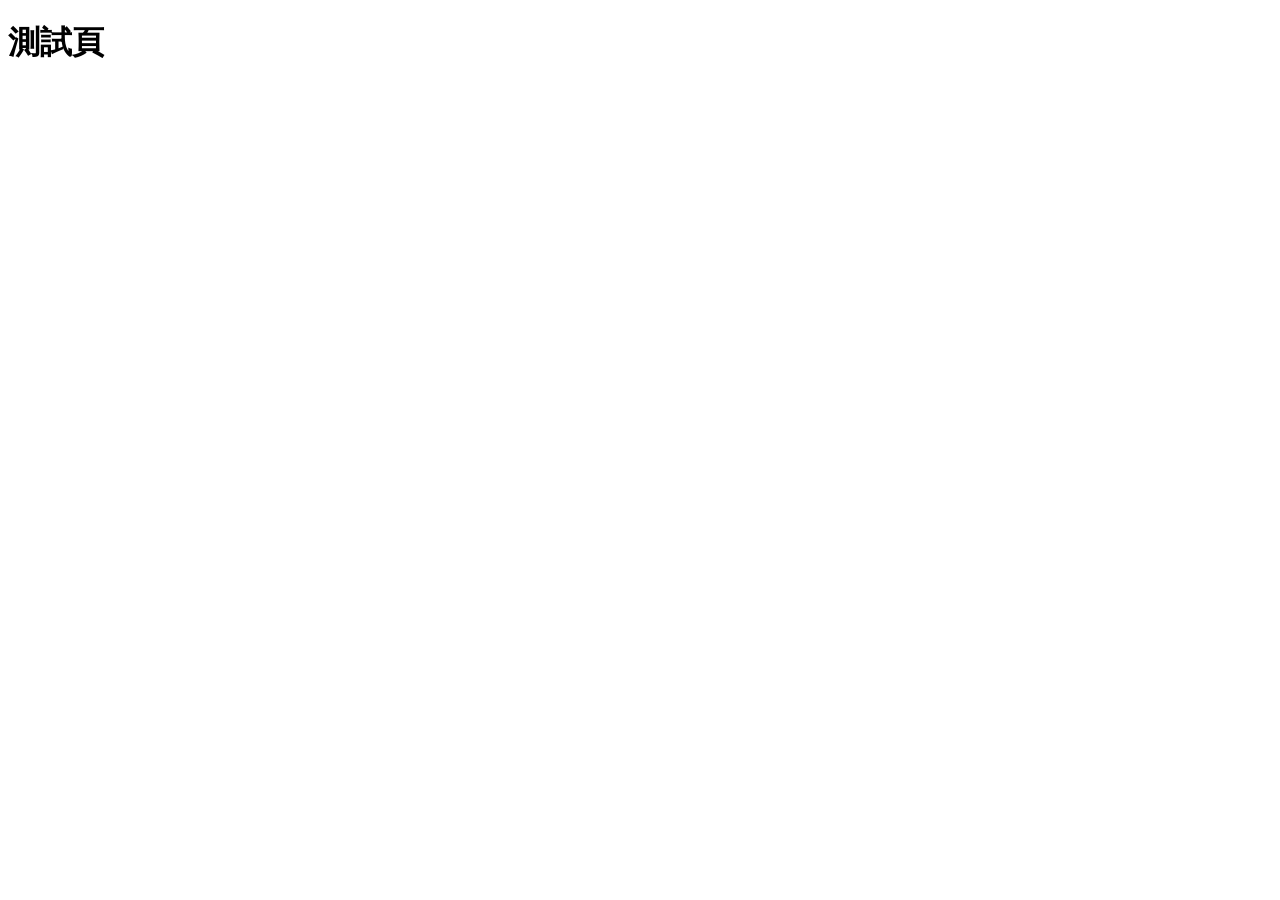
==== index.html @ ec28ae7c "feat: 新增測試頁 index.html" ====
<!DOCTYPE html>
<html lang="zh-TW">
<head>
  <meta charset="UTF-8">
  <meta name="viewport" content="width=device-width, initial-scale=1.0">
  <title>測試頁</title>
</head>
<body>
  <h1>測試頁</h1>
</body>
</html>
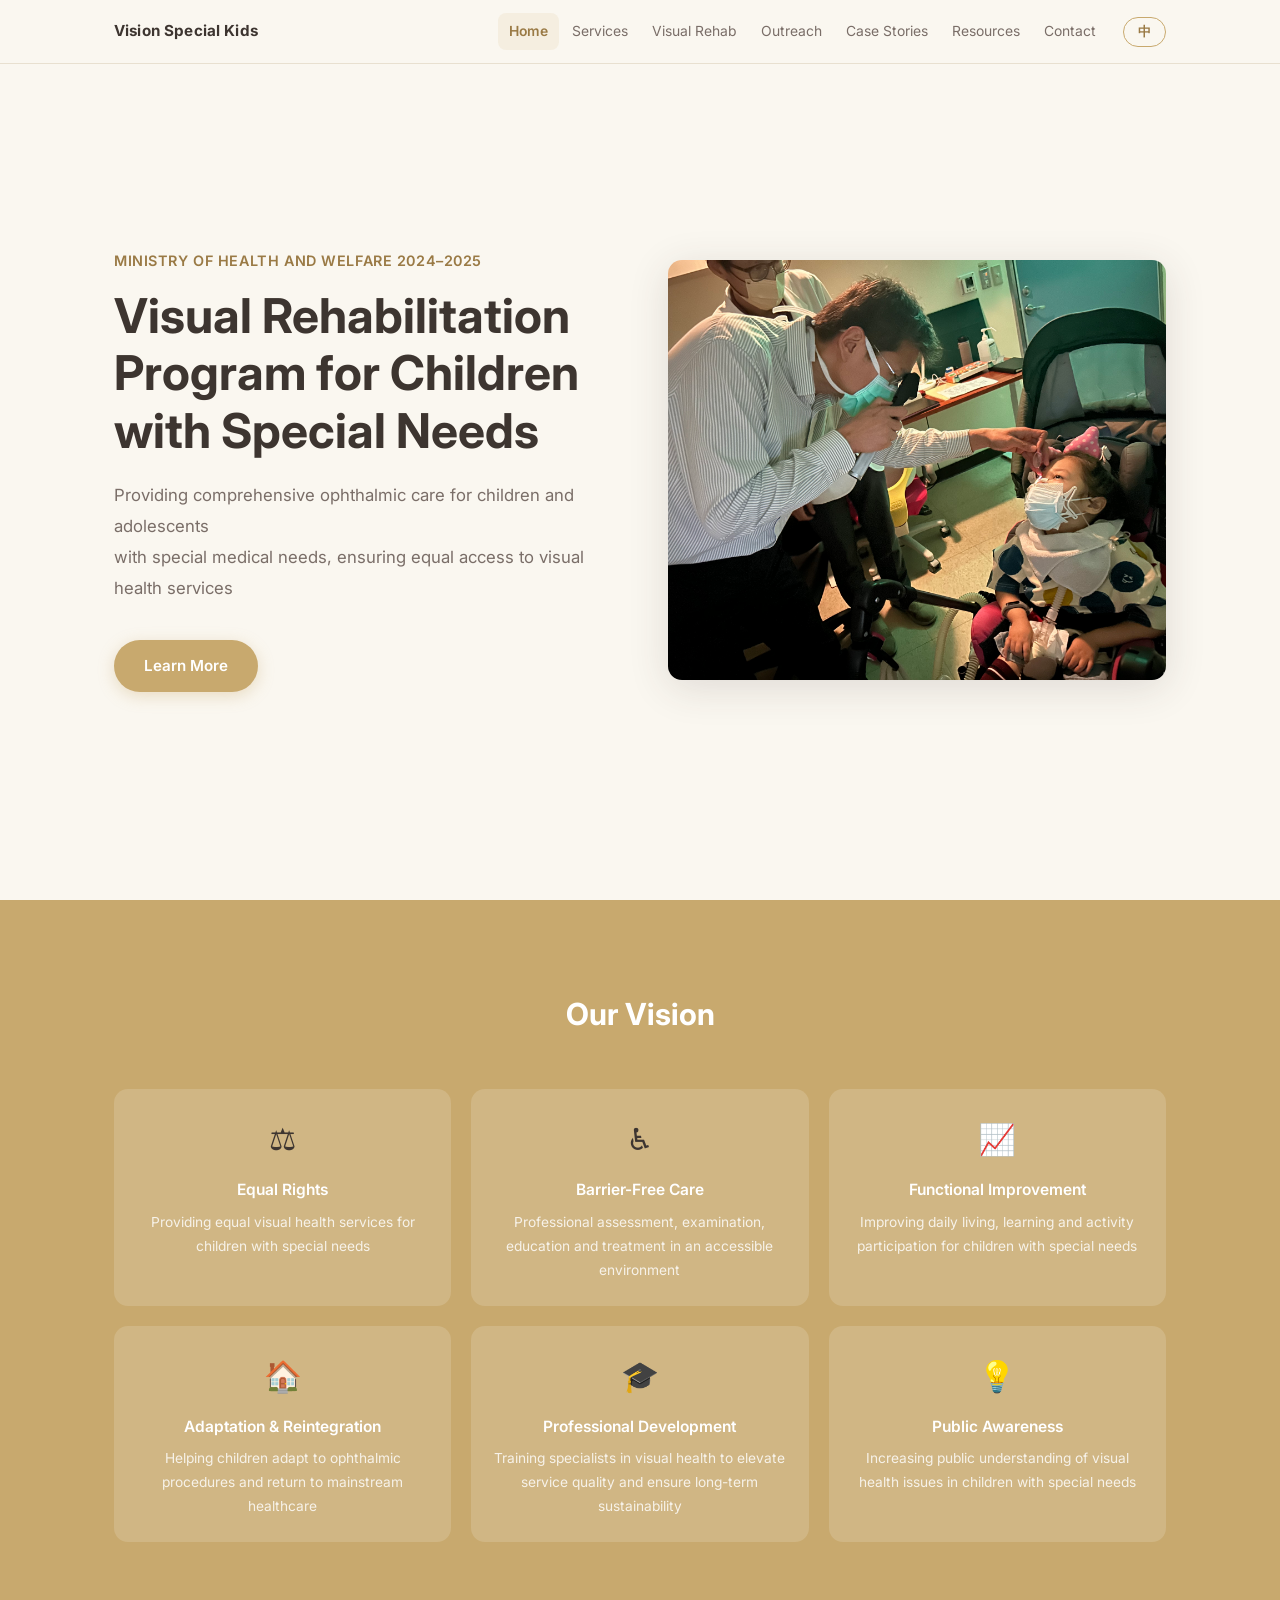
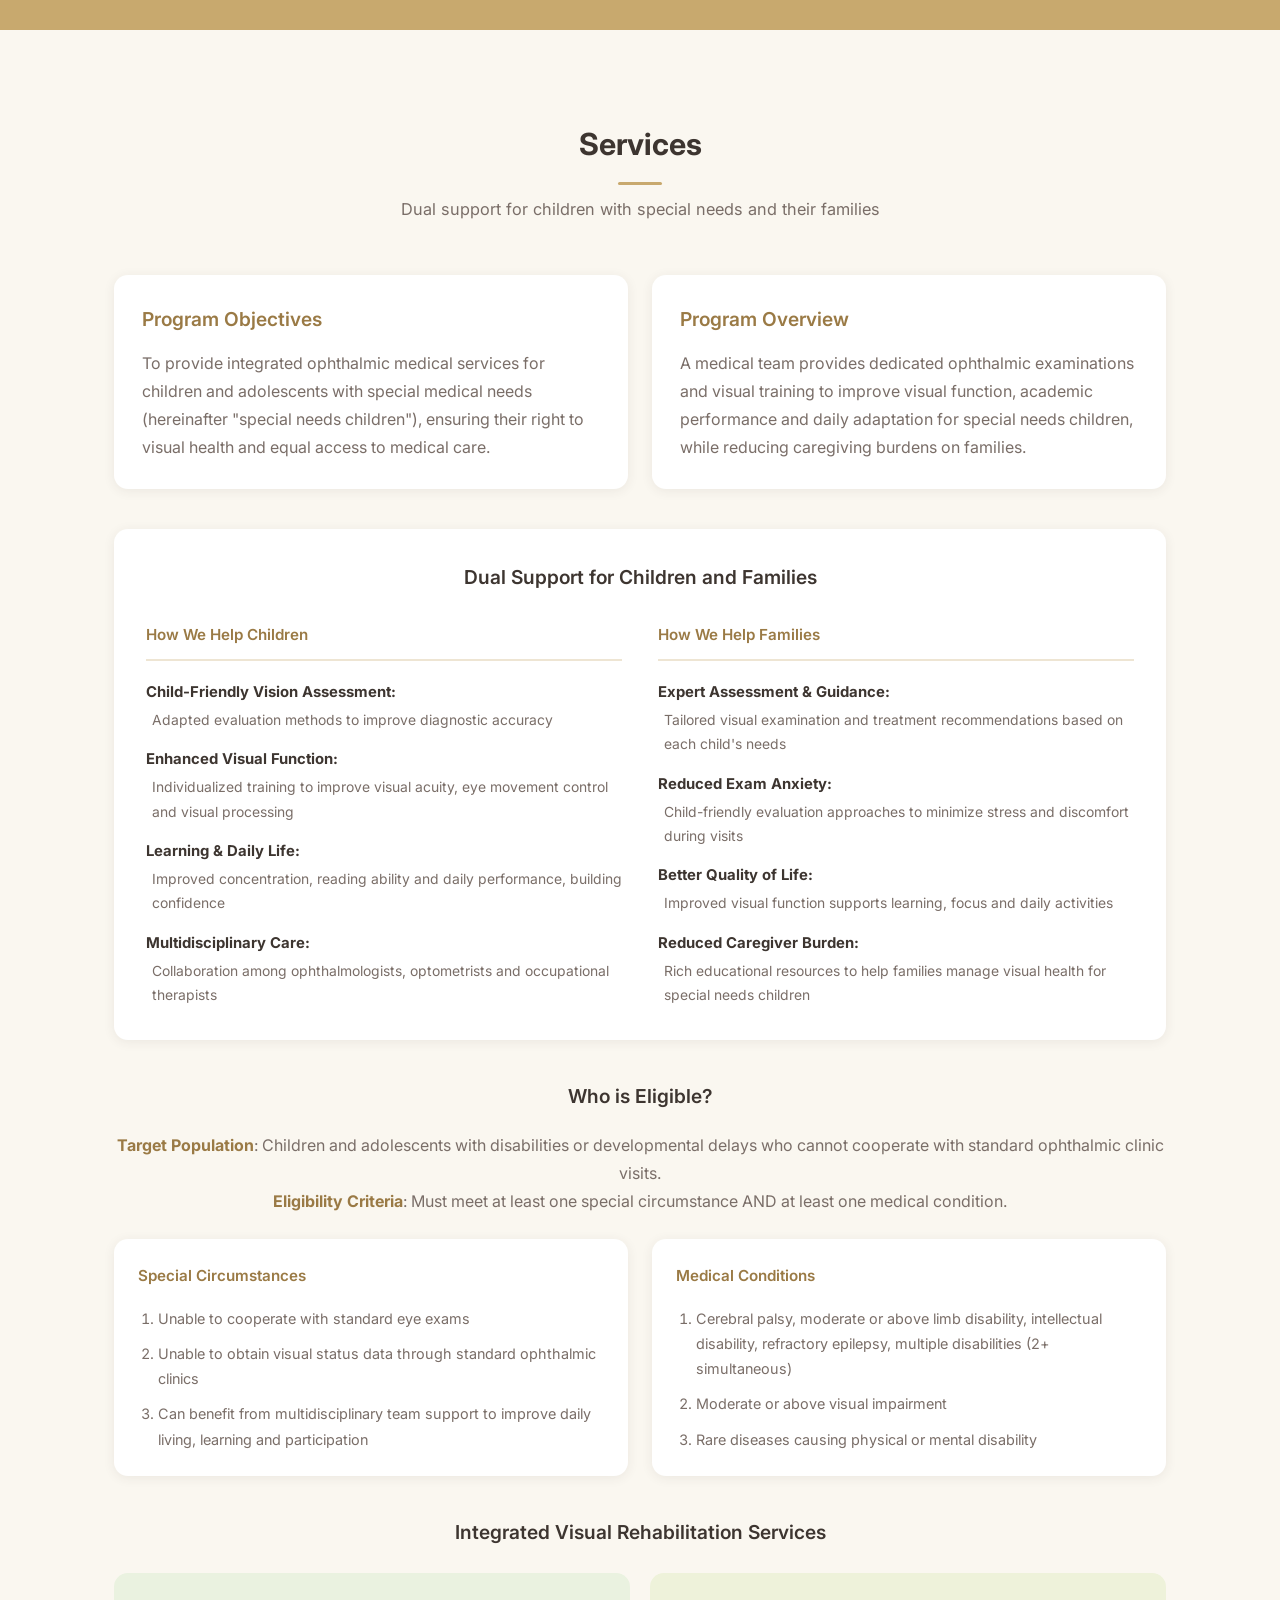
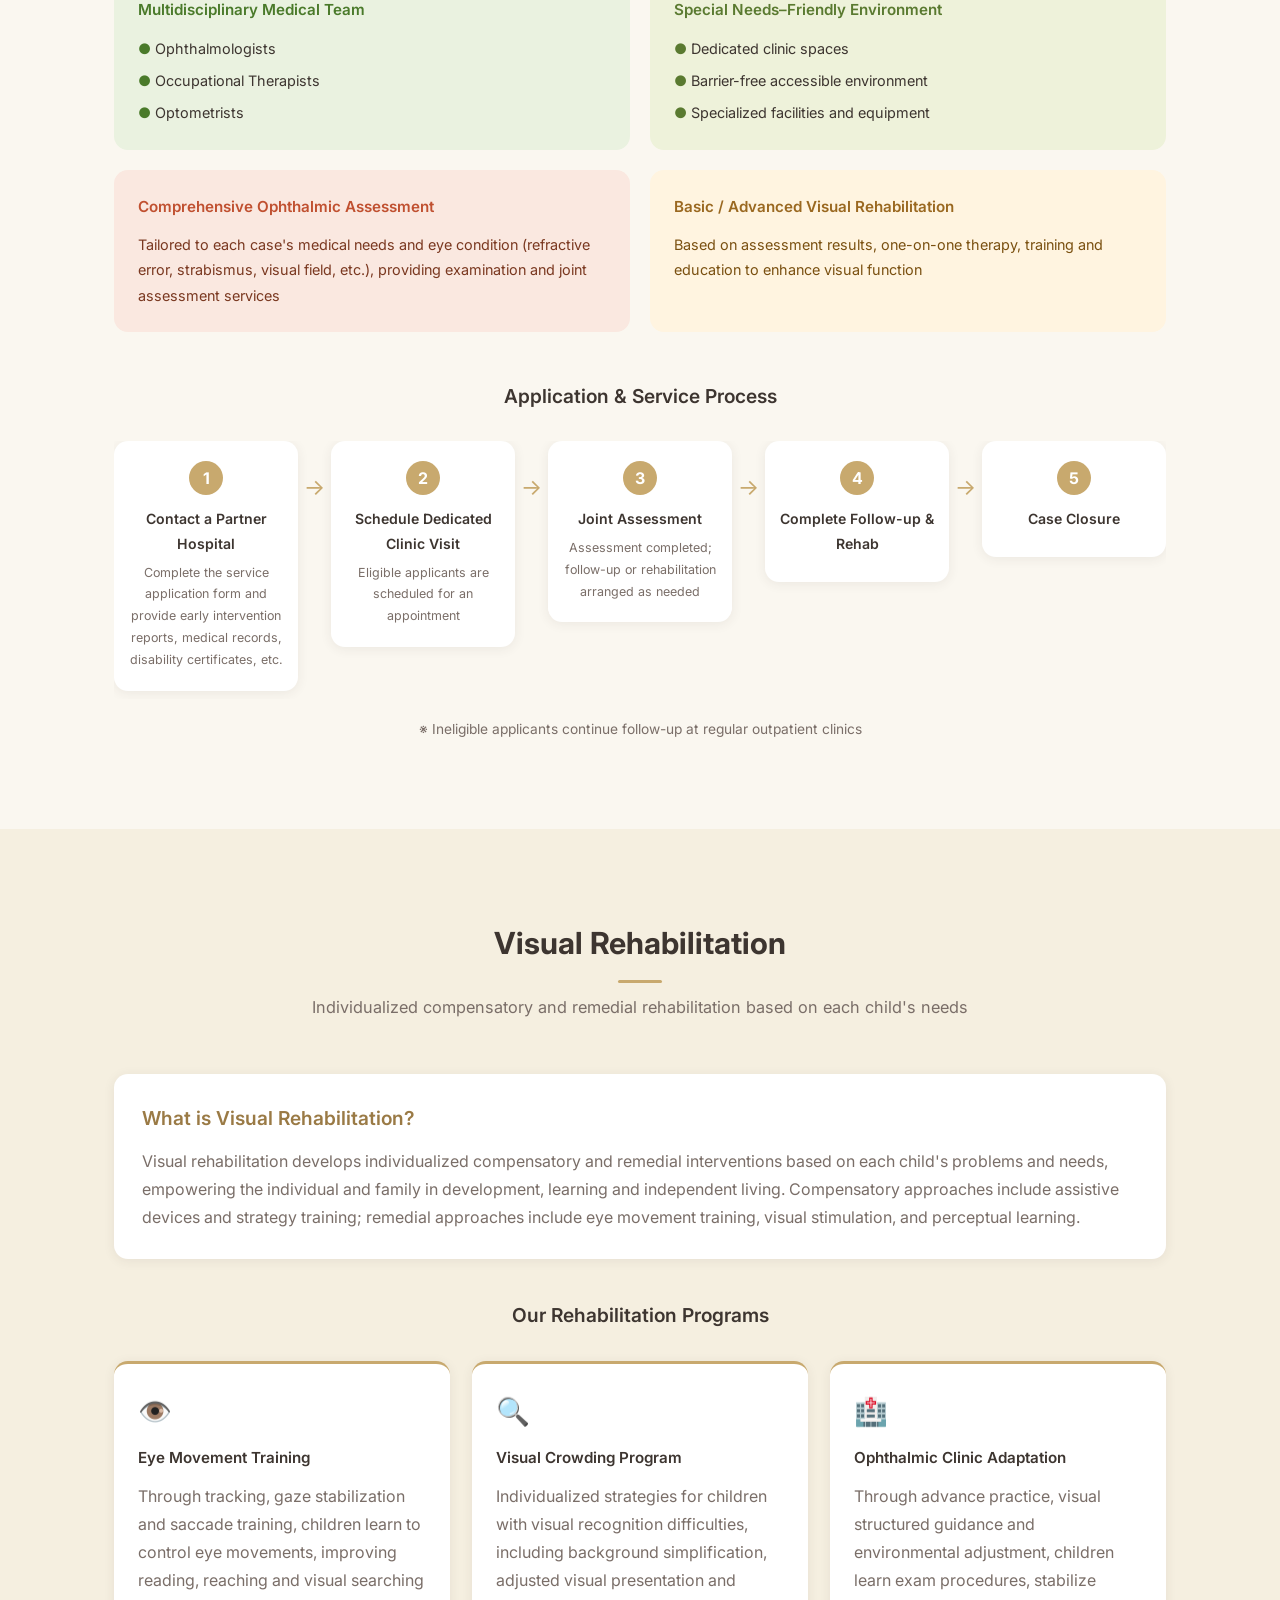
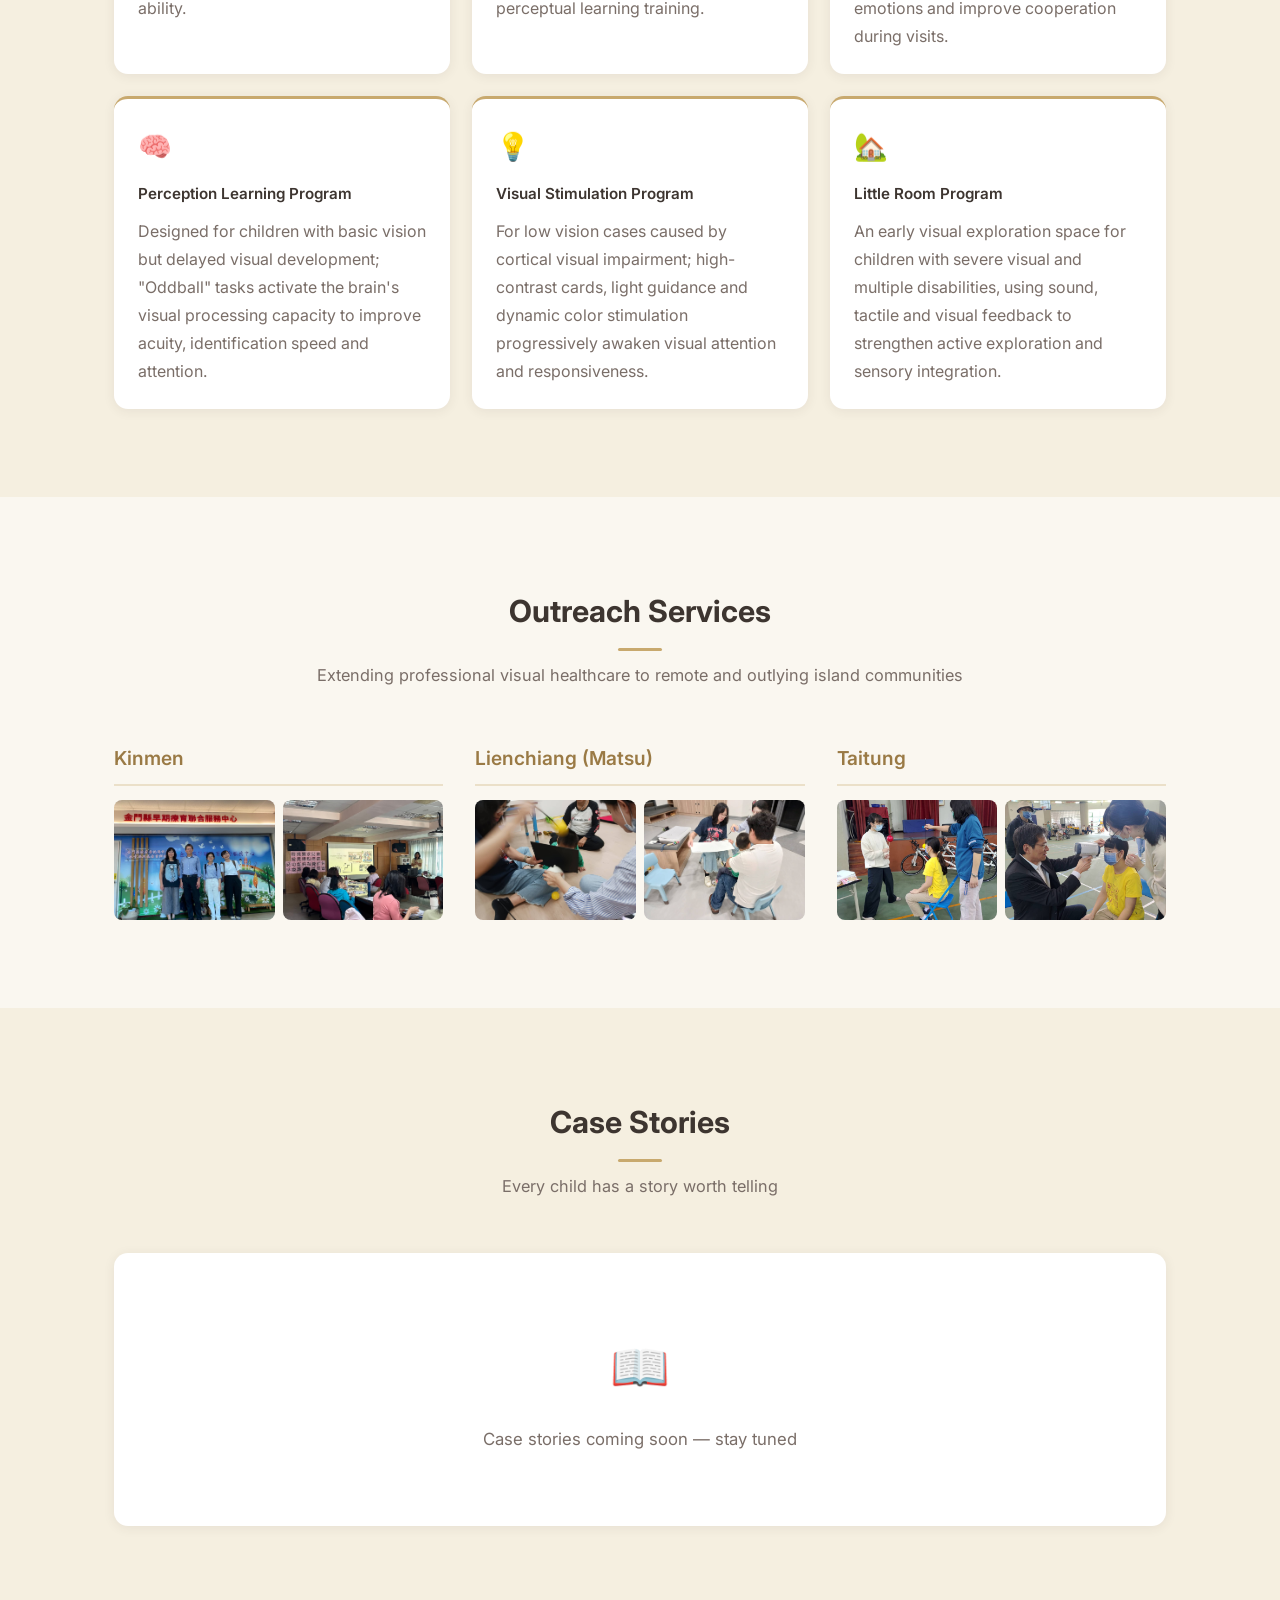
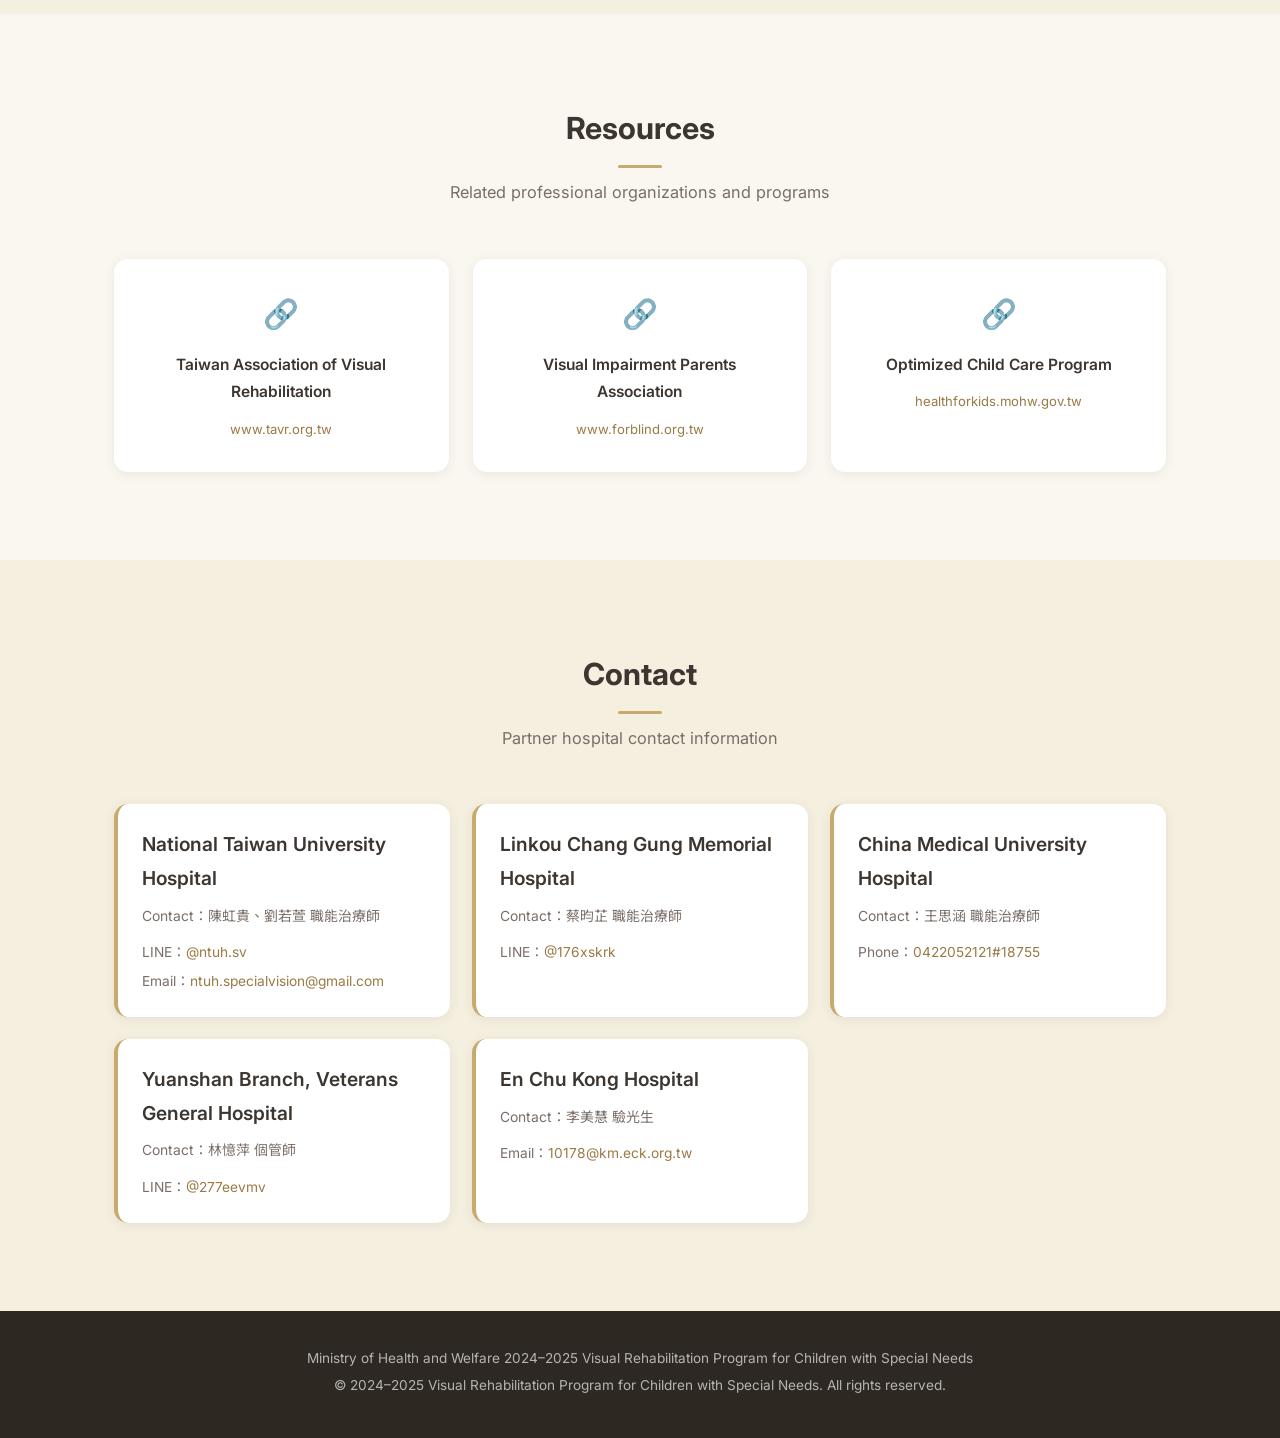
==== commit b3ae318a: "feat: 建立特需兒少視覺復能計畫網站 - 單頁響應式網站，含首頁/服務介紹/視覺復能/偏鄉離島/個案故事/資源連結/聯絡方式 - 繁體中文與英文雙語，依瀏覽器語系自動切換 - 簡約專業設計，米白金" ====
--- a/index.html
+++ b/index.html
@@ -3,9 +3,418 @@
 <head>
   <meta charset="UTF-8">
   <meta name="viewport" content="width=device-width, initial-scale=1.0">
-  <title>測試頁</title>
+  <title data-i18n="site.title">特需兒少視覺復能計畫</title>
+  <meta name="description" content="衛生福利部特需兒少視覺復能計畫，為具特殊醫療需求的兒童及青少年提供整合性眼科醫療服務">
+  <link rel="preconnect" href="https://fonts.googleapis.com">
+  <link rel="preconnect" href="https://fonts.gstatic.com" crossorigin>
+  <link href="https://fonts.googleapis.com/css2?family=Noto+Sans+TC:wght@300;400;500;600;700&family=Inter:wght@300;400;500;600;700&display=swap" rel="stylesheet">
+  <link rel="stylesheet" href="css/style.css">
 </head>
 <body>
-  <h1>測試頁</h1>
+
+  <!-- ── Navbar ──────────────────────────────────────── -->
+  <nav class="navbar" id="navbar">
+    <div class="nav-container">
+      <a href="#home" class="nav-logo" data-i18n="site.shortTitle">視覺復能計畫</a>
+      <ul class="nav-menu" id="navMenu">
+        <li><a href="#home"        data-i18n="nav.home">首頁</a></li>
+        <li><a href="#services"    data-i18n="nav.services">服務介紹</a></li>
+        <li><a href="#vision-rehab" data-i18n="nav.visionRehab">視覺復能</a></li>
+        <li><a href="#remote"      data-i18n="nav.remote">偏鄉離島</a></li>
+        <li><a href="#stories"     data-i18n="nav.stories">個案故事</a></li>
+        <li><a href="#resources"   data-i18n="nav.resources">資源連結</a></li>
+        <li><a href="#contact"     data-i18n="nav.contact">聯絡方式</a></li>
+      </ul>
+      <div class="nav-actions">
+        <button class="lang-btn" id="langToggle" aria-label="Switch language">
+          <span id="langLabel">EN</span>
+        </button>
+        <button class="hamburger" id="hamburger" aria-label="Menu" aria-expanded="false">
+          <span></span><span></span><span></span>
+        </button>
+      </div>
+    </div>
+  </nav>
+
+  <!-- ── Hero ───────────────────────────────────────── -->
+  <section id="home">
+    <div class="hero">
+      <div class="hero-content">
+        <p class="hero-subtitle" data-i18n="hero.gov">衛生福利部 113–114 年度</p>
+        <h1 data-i18n="hero.title">特需兒少視覺復能計畫</h1>
+        <p class="hero-desc" data-i18n="hero.desc">提供具特殊醫療需求的兒童及青少年<br>整合性的眼科醫療服務，保障其視覺健康權及平等就醫權</p>
+        <a href="#services" class="btn-primary" data-i18n="hero.cta">了解服務內容</a>
+      </div>
+      <div class="hero-image">
+        <img src="images/clinic-exam.jpg" alt="特需兒少視覺檢查" loading="eager">
+      </div>
+    </div>
+  </section>
+
+  <!-- ── Vision ─────────────────────────────────────── -->
+  <div class="vision-banner">
+    <div class="container">
+      <h2 data-i18n="vision.title">我們的願景</h2>
+      <div class="vision-grid">
+        <div class="vision-item">
+          <div class="vision-icon">⚖️</div>
+          <h3 data-i18n="vision.equity">保障平等權利</h3>
+          <p data-i18n="vision.equity.desc">提供特需兒少平等的視覺健康服務</p>
+        </div>
+        <div class="vision-item">
+          <div class="vision-icon">♿</div>
+          <h3 data-i18n="vision.accessible">無障礙醫療服務</h3>
+          <p data-i18n="vision.accessible.desc">在無障礙環境中提供專業評估、檢查、衛教及治療</p>
+        </div>
+        <div class="vision-item">
+          <div class="vision-icon">📈</div>
+          <h3 data-i18n="vision.improve">提升功能性表現</h3>
+          <p data-i18n="vision.improve.desc">改善特需兒少的生活、學習與活動參與等功能性表現</p>
+        </div>
+        <div class="vision-item">
+          <div class="vision-icon">🏠</div>
+          <h3 data-i18n="vision.return">適應與賦歸</h3>
+          <p data-i18n="vision.return.desc">協助特需兒少適應眼科檢查流程，最終回歸一般醫療體系</p>
+        </div>
+        <div class="vision-item">
+          <div class="vision-icon">🎓</div>
+          <h3 data-i18n="vision.talent">專業人才培育</h3>
+          <p data-i18n="vision.talent.desc">培訓視覺健康領域人才，提升服務品質並保障長期發展</p>
+        </div>
+        <div class="vision-item">
+          <div class="vision-icon">💡</div>
+          <h3 data-i18n="vision.awareness">提升社會認識</h3>
+          <p data-i18n="vision.awareness.desc">增進社會大眾對特需兒少視覺健康問題的認識與關注</p>
+        </div>
+      </div>
+    </div>
+  </div>
+
+  <!-- ── Services ───────────────────────────────────── -->
+  <section id="services" class="section">
+    <div class="container">
+      <div class="section-header">
+        <h2 data-i18n="services.title">服務介紹</h2>
+        <p data-i18n="services.subtitle">為特需兒少與家長提供雙重支持</p>
+      </div>
+
+      <div class="two-col">
+        <div class="card">
+          <h3 data-i18n="services.purpose.title">計畫目的</h3>
+          <p data-i18n="services.purpose.desc">提供具特殊醫療需求的兒童及青少年（以下簡稱特需兒少）整合性的眼科醫療服務，保障其視覺健康權及平等就醫權。</p>
+        </div>
+        <div class="card">
+          <h3 data-i18n="services.overview.title">計畫簡介</h3>
+          <p data-i18n="services.overview.desc">藉由醫療團隊提供專屬眼科檢查及視覺訓練，提升特需兒少視覺功能、學習表現與生活適應，同時減輕家長照護負擔。</p>
+        </div>
+      </div>
+
+      <div class="dual-support">
+        <h3 data-i18n="services.dual.title">本計畫提供特需兒少與家長雙重支持</h3>
+        <div class="dual-grid">
+          <div class="dual-col">
+            <h4 data-i18n="services.dual.kids">特需兒少可獲得的幫助</h4>
+            <ul>
+              <li><strong data-i18n="services.dual.kids.1.title">友善的視覺檢查：</strong><span data-i18n="services.dual.kids.1.desc">使用適合的評估方式，提升診斷準確度</span></li>
+              <li><strong data-i18n="services.dual.kids.2.title">提升視覺功能：</strong><span data-i18n="services.dual.kids.2.desc">個別化訓練與治療，改善視力、眼球控制與視覺處理能力</span></li>
+              <li><strong data-i18n="services.dual.kids.3.title">促進學習與生活適應：</strong><span data-i18n="services.dual.kids.3.desc">提升專注力、閱讀能力及日常活動表現，增強自信心</span></li>
+              <li><strong data-i18n="services.dual.kids.4.title">跨專業照護：</strong><span data-i18n="services.dual.kids.4.desc">結合眼科醫師、視光師、職能治療師等專業團隊</span></li>
+            </ul>
+          </div>
+          <div class="dual-col">
+            <h4 data-i18n="services.dual.parents">家長可獲得的幫助</h4>
+            <ul>
+              <li><strong data-i18n="services.dual.parents.1.title">專業評估與個別化建議：</strong><span data-i18n="services.dual.parents.1.desc">依特需兒少需求提供專屬視覺檢查與治療建議</span></li>
+              <li><strong data-i18n="services.dual.parents.2.title">降低兒少就醫抗拒：</strong><span data-i18n="services.dual.parents.2.desc">採用友善評估方式，減少檢查時的壓力與不適感</span></li>
+              <li><strong data-i18n="services.dual.parents.3.title">提升孩子生活品質：</strong><span data-i18n="services.dual.parents.3.desc">改善視覺功能，有助學習、專注力與日常活動</span></li>
+              <li><strong data-i18n="services.dual.parents.4.title">減輕家長負擔：</strong><span data-i18n="services.dual.parents.4.desc">提供豐富的衛教與資源，協助家長照護特需兒少的視覺健康</span></li>
+            </ul>
+          </div>
+        </div>
+      </div>
+
+      <div class="criteria-section">
+        <h3 data-i18n="services.criteria.title">哪些特需兒少適用本計畫？</h3>
+        <div class="criteria-intro">
+          <p><strong data-i18n="services.criteria.target">收案對象</strong><span data-i18n="services.criteria.target.desc">：身心障礙或發展遲緩的兒童及青少年，且無法配合一般眼科門診診療者。</span></p>
+          <p><strong data-i18n="services.criteria.rule">收案條件</strong><span data-i18n="services.criteria.rule.desc">：符合任一特殊情形及任一特定生理條件者。</span></p>
+        </div>
+        <div class="criteria-grid">
+          <div class="criteria-box">
+            <h4 data-i18n="services.criteria.special">特殊情形</h4>
+            <ol>
+              <li data-i18n="services.criteria.special.1">難以配合一般眼科檢查</li>
+              <li data-i18n="services.criteria.special.2">無法於一般眼科門診測得視覺狀況</li>
+              <li data-i18n="services.criteria.special.3">可透過跨專業團隊協助改善生活、學習及活動參與等功能性表現</li>
+            </ol>
+          </div>
+          <div class="criteria-box">
+            <h4 data-i18n="services.criteria.medical">特定生理條件</h4>
+            <ol>
+              <li data-i18n="services.criteria.medical.1">腦性麻痺、中度以上肢體障礙、心智障礙、頑固性癲癇、多重障礙（同時具有2種以上障礙）</li>
+              <li data-i18n="services.criteria.medical.2">中度以上視覺障礙</li>
+              <li data-i18n="services.criteria.medical.3">因罕見疾病而導致身心功能障礙</li>
+            </ol>
+          </div>
+        </div>
+      </div>
+
+      <div class="service-content">
+        <h3 data-i18n="services.content.title">整合性視覺復能 服務內容</h3>
+        <div class="service-quad">
+          <div class="quad-item quad-green">
+            <h4 data-i18n="services.content.team">跨專業、整合性醫療團隊</h4>
+            <ul>
+              <li data-i18n="services.content.team.1">眼科專科醫師</li>
+              <li data-i18n="services.content.team.2">職能治療師</li>
+              <li data-i18n="services.content.team.3">驗光師</li>
+            </ul>
+          </div>
+          <div class="quad-item quad-olive">
+            <h4 data-i18n="services.content.env">符合特需兒少的環境設備</h4>
+            <ul>
+              <li data-i18n="services.content.env.1">專屬門診與空間</li>
+              <li data-i18n="services.content.env.2">友善無障礙環境</li>
+              <li data-i18n="services.content.env.3">特殊設施、設備</li>
+            </ul>
+          </div>
+          <div class="quad-item quad-coral">
+            <h4 data-i18n="services.content.eval">整合性眼科評估檢查服務</h4>
+            <p data-i18n="services.content.eval.desc">因應個案特殊醫療需求及眼睛狀況（包含度數、斜視、視野等），提供檢查、聯合評估等服務</p>
+          </div>
+          <div class="quad-item quad-sand">
+            <h4 data-i18n="services.content.rehab">基礎/進階視覺復能服務</h4>
+            <p data-i18n="services.content.rehab.desc">根據評估檢查結果，提供個案增進視覺功能的治療、訓練、衛教等一對一醫療服務</p>
+          </div>
+        </div>
+      </div>
+
+      <div class="flow-section">
+        <h3 data-i18n="services.flow.title">計畫申請與服務流程</h3>
+        <div class="flow-steps">
+          <div class="flow-step">
+            <div class="step-num">1</div>
+            <div class="step-content">
+              <h4 data-i18n="services.flow.1.title">聯絡合作醫院</h4>
+              <p data-i18n="services.flow.1.desc">填寫服務申請單，提供早療聯合評估報告、相關醫療檢查報告、身心障礙手冊等</p>
+            </div>
+          </div>
+          <div class="flow-arrow">→</div>
+          <div class="flow-step">
+            <div class="step-num">2</div>
+            <div class="step-content">
+              <h4 data-i18n="services.flow.2.title">安排專屬門診及聯合評估</h4>
+              <p data-i18n="services.flow.2.desc">符合收案條件者安排就診</p>
+            </div>
+          </div>
+          <div class="flow-arrow">→</div>
+          <div class="flow-step">
+            <div class="step-num">3</div>
+            <div class="step-content">
+              <h4 data-i18n="services.flow.3.title">執行聯合評估</h4>
+              <p data-i18n="services.flow.3.desc">並視需求安排追蹤或復能</p>
+            </div>
+          </div>
+          <div class="flow-arrow">→</div>
+          <div class="flow-step">
+            <div class="step-num">4</div>
+            <div class="step-content">
+              <h4 data-i18n="services.flow.4.title">完成追蹤、復能</h4>
+            </div>
+          </div>
+          <div class="flow-arrow">→</div>
+          <div class="flow-step">
+            <div class="step-num">5</div>
+            <div class="step-content">
+              <h4 data-i18n="services.flow.5.title">結案</h4>
+            </div>
+          </div>
+        </div>
+        <p class="flow-note" data-i18n="services.flow.note">※ 不符合收案條件者，持續在一般門診追蹤</p>
+      </div>
+    </div>
+  </section>
+
+  <!-- ── Visual Rehabilitation ──────────────────────── -->
+  <section id="vision-rehab" class="section section-alt">
+    <div class="container">
+      <div class="section-header">
+        <h2 data-i18n="rehab.title">視覺復能</h2>
+        <p data-i18n="rehab.subtitle">依個案的問題與需求，發展個別化代償性和矯治性復能</p>
+      </div>
+
+      <div class="card rehab-intro">
+        <h3 data-i18n="rehab.what">視覺復能是什麼？</h3>
+        <p data-i18n="rehab.what.desc">依個案的問題與需求，發展個別化代償性和矯治性復能，以成就個體或其家庭發展、學習、生活等自主性。代償性包含：輔具協助、策略學習；矯治性包含：眼球動作訓練、視覺刺激訓練、知覺學習等。</p>
+      </div>
+
+      <h3 class="rehab-programs-title" data-i18n="rehab.programs.title">視覺復能方案分享</h3>
+      <div class="rehab-grid">
+        <div class="rehab-card">
+          <div class="rehab-icon">👁️</div>
+          <h4 data-i18n="rehab.p1.title">眼球動作訓練方案</h4>
+          <p data-i18n="rehab.p1.desc">透過眼球追蹤、凝視穩定與跳視訓練，幫助孩子學會控制眼睛的動作，改善閱讀、抓握或轉頭尋找物品的能力。</p>
+        </div>
+        <div class="rehab-card">
+          <div class="rehab-icon">🔍</div>
+          <h4 data-i18n="rehab.p2.title">擁擠效應方案</h4>
+          <p data-i18n="rehab.p2.desc">為有視覺辨識困難的孩子，設計個別化的視覺復能策略，包括簡化背景、調整視覺呈現方式及知覺學習訓練。</p>
+        </div>
+        <div class="rehab-card">
+          <div class="rehab-icon">🏥</div>
+          <h4 data-i18n="rehab.p3.title">眼科情境適應方案</h4>
+          <p data-i18n="rehab.p3.desc">透過事前練習、視覺結構化指引、調整環境，協助孩子了解檢查步驟、穩定情緒，提高就診成功率。</p>
+        </div>
+        <div class="rehab-card">
+          <div class="rehab-icon">🧠</div>
+          <h4 data-i18n="rehab.p4.title">Perception Learning 方案</h4>
+          <p data-i18n="rehab.p4.desc">主要用於有基礎視覺能力但視力發展較遲緩的個案，透過尋找「Oddball」提升辨識能力，活化大腦處理視覺訊息的能力。</p>
+        </div>
+        <div class="rehab-card">
+          <div class="rehab-icon">💡</div>
+          <h4 data-i18n="rehab.p5.title">視覺刺激方案</h4>
+          <p data-i18n="rehab.p5.desc">針對腦性視覺障礙導致低視力的個案，透過高對比圖卡、燈光導引、動態色彩刺激等，逐步喚醒視覺注意力與反應能力。</p>
+        </div>
+        <div class="rehab-card">
+          <div class="rehab-icon">🏡</div>
+          <h4 data-i18n="rehab.p6.title">Little Room（視覺小屋）方案</h4>
+          <p data-i18n="rehab.p6.desc">專為重度視覺與多重障礙孩子設計的早期視覺探索空間，透過聲音、觸覺與視覺回饋，強化主動探索、促進感官整合。</p>
+        </div>
+      </div>
+    </div>
+  </section>
+
+  <!-- ── Remote Areas ───────────────────────────────── -->
+  <section id="remote" class="section">
+    <div class="container">
+      <div class="section-header">
+        <h2 data-i18n="remote.title">偏鄉離島服務</h2>
+        <p data-i18n="remote.subtitle">將專業視覺醫療服務延伸至偏鄉與離島地區</p>
+      </div>
+      <div class="remote-grid">
+        <div class="remote-area">
+          <h3 data-i18n="remote.kinmen">金門</h3>
+          <div class="photo-grid">
+            <img src="images/kinmen-1.jpg" alt="金門視覺服務" loading="lazy">
+            <img src="images/kinmen-2.jpg" alt="金門縣早期療育聯合服務中心" loading="lazy">
+          </div>
+        </div>
+        <div class="remote-area">
+          <h3 data-i18n="remote.lienchiang">連江</h3>
+          <div class="photo-grid">
+            <img src="images/lienchiang-1.jpg" alt="連江視覺服務" loading="lazy">
+            <img src="images/lienchiang-2.jpg" alt="連江視覺復能訓練" loading="lazy">
+          </div>
+        </div>
+        <div class="remote-area">
+          <h3 data-i18n="remote.taitung">台東</h3>
+          <div class="photo-grid">
+            <img src="images/taitung-1.jpg" alt="台東視覺外展服務" loading="lazy">
+            <img src="images/taitung-2.jpg" alt="台東服務" loading="lazy">
+          </div>
+        </div>
+      </div>
+    </div>
+  </section>
+
+  <!-- ── Case Stories (placeholder) ───────────────── -->
+  <section id="stories" class="section section-alt">
+    <div class="container">
+      <div class="section-header">
+        <h2 data-i18n="stories.title">個案故事</h2>
+        <p data-i18n="stories.subtitle">每個孩子都有屬於自己的故事</p>
+      </div>
+      <div class="stories-placeholder">
+        <div class="placeholder-icon">📖</div>
+        <p data-i18n="stories.coming">個案故事即將上線，敬請期待</p>
+      </div>
+    </div>
+  </section>
+
+  <!-- ── Resources ──────────────────────────────────── -->
+  <section id="resources" class="section">
+    <div class="container">
+      <div class="section-header">
+        <h2 data-i18n="resources.title">資源連結</h2>
+        <p data-i18n="resources.subtitle">相關專業組織與計畫</p>
+      </div>
+      <div class="resources-grid">
+        <a href="https://www.tavr.org.tw/" target="_blank" rel="noopener noreferrer" class="resource-card">
+          <div class="resource-icon">🔗</div>
+          <h3 data-i18n="resources.tavr">視覺復健專業服務協會</h3>
+          <span class="resource-link">www.tavr.org.tw</span>
+        </a>
+        <a href="https://www.forblind.org.tw/" target="_blank" rel="noopener noreferrer" class="resource-card">
+          <div class="resource-icon">🔗</div>
+          <h3 data-i18n="resources.forblind">視障者家長協會</h3>
+          <span class="resource-link">www.forblind.org.tw</span>
+        </a>
+        <a href="https://healthforkids.mohw.gov.tw/CarePlan/" target="_blank" rel="noopener noreferrer" class="resource-card">
+          <div class="resource-icon">🔗</div>
+          <h3 data-i18n="resources.healthforkids">優化兒童照護計畫</h3>
+          <span class="resource-link">healthforkids.mohw.gov.tw</span>
+        </a>
+      </div>
+    </div>
+  </section>
+
+  <!-- ── Contact ────────────────────────────────────── -->
+  <section id="contact" class="section section-alt">
+    <div class="container">
+      <div class="section-header">
+        <h2 data-i18n="contact.title">聯絡方式</h2>
+        <p data-i18n="contact.subtitle">計畫合作醫院聯絡資訊</p>
+      </div>
+      <div class="contact-grid">
+        <div class="contact-card">
+          <h3 data-i18n="contact.ntuh">台大醫院</h3>
+          <p class="contact-person"><span data-i18n="contact.person">聯絡人</span>：陳虹貴、劉若萱 職能治療師</p>
+          <div class="contact-methods">
+            <p>LINE：<a href="https://line.me/R/ti/p/@ntuh.sv" target="_blank" rel="noopener">@ntuh.sv</a></p>
+            <p>Email：<a href="mailto:ntuh.specialvision@gmail.com">ntuh.specialvision@gmail.com</a></p>
+          </div>
+        </div>
+        <div class="contact-card">
+          <h3 data-i18n="contact.linkou">林口長庚紀念醫院</h3>
+          <p class="contact-person"><span data-i18n="contact.person">聯絡人</span>：蔡昀芷 職能治療師</p>
+          <div class="contact-methods">
+            <p>LINE：<a href="https://line.me/R/ti/p/@176xskrk" target="_blank" rel="noopener">@176xskrk</a></p>
+          </div>
+        </div>
+        <div class="contact-card">
+          <h3 data-i18n="contact.cmu">中國醫藥大學附設醫院</h3>
+          <p class="contact-person"><span data-i18n="contact.person">聯絡人</span>：王思涵 職能治療師</p>
+          <div class="contact-methods">
+            <p><span data-i18n="contact.phone">電話</span>：<a href="tel:0422052121">0422052121#18755</a></p>
+          </div>
+        </div>
+        <div class="contact-card">
+          <h3 data-i18n="contact.vghy">榮民總醫院員山分院</h3>
+          <p class="contact-person"><span data-i18n="contact.person">聯絡人</span>：林憶萍 個管師</p>
+          <div class="contact-methods">
+            <p>LINE：<a href="https://line.me/R/ti/p/@277eevmv" target="_blank" rel="noopener">@277eevmv</a></p>
+          </div>
+        </div>
+        <div class="contact-card">
+          <h3 data-i18n="contact.eck">恩主公醫院</h3>
+          <p class="contact-person"><span data-i18n="contact.person">聯絡人</span>：李美慧 驗光生</p>
+          <div class="contact-methods">
+            <p>Email：<a href="mailto:10178@km.eck.org.tw">10178@km.eck.org.tw</a></p>
+          </div>
+        </div>
+      </div>
+    </div>
+  </section>
+
+  <!-- ── Footer ─────────────────────────────────────── -->
+  <footer class="footer">
+    <div class="container">
+      <p data-i18n="footer.gov">衛生福利部 113–114 年度「特需兒少視覺復能計畫」</p>
+      <p data-i18n="footer.rights">© 2024–2025 特需兒少視覺復能計畫. All rights reserved.</p>
+    </div>
+  </footer>
+
+  <script src="js/i18n.js"></script>
+  <script src="js/main.js"></script>
 </body>
 </html>
--- a/css/style.css
+++ b/css/style.css
@@ -0,0 +1,353 @@
+/* ── Reset & Base ─────────────────────────────────────── */
+*, *::before, *::after { box-sizing: border-box; margin: 0; padding: 0; }
+
+:root {
+  --bg: #FAF7F0;
+  --bg-alt: #F5EFE0;
+  --primary: #C8A96E;
+  --primary-dark: #9A7A45;
+  --secondary: #7A9E5C;
+  --text: #3D3530;
+  --text-light: #7A6E68;
+  --white: #FFFFFF;
+  --border: #E8E0D0;
+  --shadow: 0 2px 12px rgba(61,53,48,.08);
+  --shadow-hover: 0 8px 28px rgba(61,53,48,.13);
+  --radius: 14px;
+  --radius-sm: 8px;
+  --nav-h: 64px;
+  --pad: 88px;
+  --font: 'Inter', 'Noto Sans TC', system-ui, sans-serif;
+}
+
+html { scroll-behavior: smooth; }
+
+body {
+  font-family: var(--font);
+  background: var(--bg);
+  color: var(--text);
+  line-height: 1.75;
+  font-size: 16px;
+}
+
+h1 { font-size: clamp(1.9rem, 5vw, 3rem); font-weight: 700; line-height: 1.2; }
+h2 { font-size: clamp(1.4rem, 3vw, 1.9rem); font-weight: 700; }
+h3 { font-size: clamp(1rem, 2vw, 1.2rem); font-weight: 600; }
+h4 { font-size: .95rem; font-weight: 600; }
+p  { color: var(--text-light); }
+a  { color: var(--primary-dark); text-decoration: none; transition: opacity .15s; }
+a:hover { opacity: .75; }
+
+/* ── Layout ───────────────────────────────────────────── */
+.container { max-width: 1100px; margin: 0 auto; padding: 0 24px; }
+.section { padding: var(--pad) 0; }
+.section-alt { background: var(--bg-alt); }
+
+.section-header { text-align: center; margin-bottom: 52px; }
+.section-header h2 { color: var(--text); margin-bottom: 10px; }
+.section-header h2::after {
+  content: ''; display: block; width: 44px; height: 3px;
+  background: var(--primary); border-radius: 2px; margin: 10px auto 0;
+}
+.section-header p { font-size: 1.02rem; }
+
+/* ── Scroll Reveal ────────────────────────────────────── */
+.reveal { opacity: 0; transform: translateY(20px); transition: opacity .5s ease, transform .5s ease; }
+.revealed { opacity: 1; transform: none; }
+
+/* ── Navbar ───────────────────────────────────────────── */
+.navbar {
+  position: fixed; inset: 0 0 auto 0; z-index: 200;
+  height: var(--nav-h);
+  background: rgba(250,247,240,.96);
+  backdrop-filter: blur(10px);
+  border-bottom: 1px solid var(--border);
+  transition: box-shadow .25s;
+}
+.navbar.scrolled { box-shadow: 0 2px 18px rgba(61,53,48,.1); }
+
+.nav-container {
+  max-width: 1100px; margin: 0 auto; padding: 0 24px;
+  height: 100%; display: flex; align-items: center; gap: 16px;
+}
+.nav-logo {
+  font-weight: 700; font-size: .95rem; color: var(--text);
+  white-space: nowrap; flex-shrink: 0; letter-spacing: .01em;
+}
+.nav-menu {
+  display: flex; list-style: none; gap: 2px; flex: 1; justify-content: flex-end;
+}
+.nav-menu a {
+  display: block; padding: 6px 11px; font-size: .87rem;
+  color: var(--text-light); border-radius: var(--radius-sm);
+  transition: color .2s, background .2s;
+  white-space: nowrap;
+}
+.nav-menu a:hover, .nav-menu a.active {
+  color: var(--primary-dark); background: rgba(200,169,110,.12);
+}
+.nav-menu a.active { font-weight: 600; }
+
+.nav-actions { display: flex; align-items: center; gap: 8px; }
+.lang-btn {
+  padding: 5px 14px; border: 1.5px solid var(--primary);
+  background: none; border-radius: 20px;
+  color: var(--primary-dark); font-weight: 700; font-size: .82rem;
+  cursor: pointer; transition: all .2s; letter-spacing: .03em;
+}
+.lang-btn:hover { background: var(--primary); color: var(--white); }
+
+.hamburger {
+  display: none; flex-direction: column; justify-content: center;
+  gap: 5px; background: none; border: none; cursor: pointer;
+  padding: 6px; width: 36px; height: 36px;
+}
+.hamburger span {
+  display: block; width: 22px; height: 2px;
+  background: var(--text); border-radius: 2px; transition: all .3s;
+}
+
+/* ── Hero ─────────────────────────────────────────────── */
+.hero {
+  min-height: 100vh;
+  padding-top: calc(var(--nav-h) + 48px);
+  padding-bottom: 72px;
+  padding-left: 24px;
+  padding-right: 24px;
+  max-width: 1100px;
+  margin: 0 auto;
+  display: grid;
+  grid-template-columns: 1fr 1fr;
+  align-items: center;
+  gap: 56px;
+}
+.hero-subtitle {
+  color: var(--primary-dark); font-weight: 600;
+  font-size: .9rem; letter-spacing: .04em;
+  text-transform: uppercase; margin-bottom: 14px;
+}
+.hero h1 { color: var(--text); margin-bottom: 20px; }
+.hero-desc { font-size: 1.05rem; margin-bottom: 36px; line-height: 1.85; }
+.btn-primary {
+  display: inline-block; padding: 13px 30px;
+  background: var(--primary); color: var(--white);
+  border-radius: 30px; font-weight: 600; font-size: .95rem;
+  box-shadow: 0 4px 16px rgba(200,169,110,.35);
+  transition: background .2s, transform .15s, box-shadow .15s;
+}
+.btn-primary:hover {
+  background: var(--primary-dark); opacity: 1;
+  transform: translateY(-2px);
+  box-shadow: 0 6px 20px rgba(200,169,110,.45);
+}
+.hero-image {
+  border-radius: var(--radius); overflow: hidden;
+  box-shadow: 0 8px 40px rgba(61,53,48,.14);
+}
+.hero-image img { width: 100%; height: 420px; object-fit: cover; display: block; }
+
+/* ── Vision Banner ────────────────────────────────────── */
+.vision-banner { background: var(--primary); padding: var(--pad) 0; }
+.vision-banner h2 { color: var(--white); text-align: center; margin-bottom: 48px; }
+.vision-banner h2::after { background: rgba(255,255,255,.35); }
+
+.vision-grid {
+  display: grid; grid-template-columns: repeat(3, 1fr); gap: 20px;
+}
+.vision-item {
+  background: rgba(255,255,255,.15); border-radius: var(--radius);
+  padding: 24px 20px; text-align: center; transition: background .2s;
+}
+.vision-item:hover { background: rgba(255,255,255,.25); }
+.vision-icon { font-size: 1.9rem; margin-bottom: 10px; }
+.vision-item h3 { color: var(--white); font-size: .97rem; margin-bottom: 6px; }
+.vision-item p { color: rgba(255,255,255,.82); font-size: .86rem; }
+
+/* ── Cards ────────────────────────────────────────────── */
+.card {
+  background: var(--white); border-radius: var(--radius);
+  padding: 28px; box-shadow: var(--shadow);
+}
+.card h3 { color: var(--primary-dark); margin-bottom: 12px; }
+
+.two-col { display: grid; grid-template-columns: 1fr 1fr; gap: 24px; margin-bottom: 40px; }
+
+/* ── Dual Support ─────────────────────────────────────── */
+.dual-support {
+  background: var(--white); border-radius: var(--radius);
+  padding: 32px; box-shadow: var(--shadow); margin-bottom: 40px;
+}
+.dual-support > h3 { color: var(--text); text-align: center; margin-bottom: 28px; }
+.dual-grid { display: grid; grid-template-columns: 1fr 1fr; gap: 36px; }
+.dual-col h4 {
+  color: var(--primary-dark); margin-bottom: 18px;
+  padding-bottom: 10px; border-bottom: 2px solid rgba(200,169,110,.3);
+}
+.dual-col ul { list-style: none; display: flex; flex-direction: column; gap: 14px; }
+.dual-col li { display: flex; flex-direction: column; gap: 3px; }
+.dual-col strong { color: var(--text); font-size: .93rem; }
+.dual-col span { color: var(--text-light); font-size: .87rem; padding-left: 6px; }
+
+/* ── Criteria ─────────────────────────────────────────── */
+.criteria-section { margin-bottom: 40px; }
+.criteria-section > h3 { color: var(--text); text-align: center; margin-bottom: 18px; }
+.criteria-intro { text-align: center; margin-bottom: 24px; }
+.criteria-intro strong { color: var(--primary-dark); }
+.criteria-grid { display: grid; grid-template-columns: 1fr 1fr; gap: 24px; }
+.criteria-box {
+  background: var(--white); border-radius: var(--radius);
+  padding: 24px; box-shadow: var(--shadow);
+}
+.criteria-box h4 { color: var(--primary-dark); margin-bottom: 16px; }
+.criteria-box ol { padding-left: 20px; display: flex; flex-direction: column; gap: 10px; }
+.criteria-box li { color: var(--text-light); font-size: .9rem; }
+
+/* ── Service Quad ─────────────────────────────────────── */
+.service-content { margin-bottom: 40px; }
+.service-content > h3 { color: var(--text); text-align: center; margin-bottom: 24px; }
+.service-quad { display: grid; grid-template-columns: 1fr 1fr; gap: 20px; }
+.quad-item { border-radius: var(--radius); padding: 24px; }
+.quad-item h4 { margin-bottom: 12px; }
+.quad-item ul { list-style: none; display: flex; flex-direction: column; gap: 7px; }
+.quad-item li { font-size: .9rem; color: inherit; }
+.quad-item li::before { content: '● '; }
+.quad-item p { font-size: .9rem; }
+.quad-green  { background: #EAF2E0; }
+.quad-green  h4, .quad-green li::before { color: #4A7A2A; }
+.quad-olive  { background: #EEF2DA; }
+.quad-olive  h4, .quad-olive li::before { color: #5A7A30; }
+.quad-coral  { background: #FAE8E0; }
+.quad-coral  h4 { color: #C05030; }
+.quad-coral  p { color: #7A3820; }
+.quad-sand   { background: #FFF4E0; }
+.quad-sand   h4 { color: #9A6820; }
+.quad-sand   p { color: #7A5010; }
+
+/* ── Flow ─────────────────────────────────────────────── */
+.flow-section { padding-top: 8px; }
+.flow-section > h3 { color: var(--text); text-align: center; margin-bottom: 28px; }
+.flow-steps { display: flex; align-items: flex-start; gap: 6px; overflow-x: auto; padding-bottom: 8px; }
+.flow-step {
+  flex: 1; min-width: 136px;
+  background: var(--white); border-radius: var(--radius);
+  padding: 20px 14px; box-shadow: var(--shadow); text-align: center;
+}
+.step-num {
+  width: 34px; height: 34px; background: var(--primary);
+  color: var(--white); border-radius: 50%;
+  display: flex; align-items: center; justify-content: center;
+  font-weight: 700; font-size: 1rem; margin: 0 auto 12px;
+}
+.step-content h4 { color: var(--text); font-size: .88rem; margin-bottom: 5px; }
+.step-content p { font-size: .78rem; }
+.flow-arrow { color: var(--primary); font-size: 1.4rem; padding-top: 26px; flex-shrink: 0; }
+.flow-note { text-align: center; margin-top: 18px; font-size: .86rem; }
+
+/* ── Rehab ────────────────────────────────────────────── */
+.rehab-intro { margin-bottom: 40px; }
+.rehab-intro h3 { color: var(--primary-dark); margin-bottom: 12px; }
+.rehab-programs-title { text-align: center; margin-bottom: 28px; color: var(--text); }
+.rehab-grid { display: grid; grid-template-columns: repeat(3, 1fr); gap: 22px; }
+.rehab-card {
+  background: var(--white); border-radius: var(--radius);
+  padding: 24px; box-shadow: var(--shadow);
+  border-top: 3px solid var(--primary);
+  transition: transform .2s, box-shadow .2s;
+}
+.rehab-card:hover { transform: translateY(-4px); box-shadow: var(--shadow-hover); }
+.rehab-icon { font-size: 1.7rem; margin-bottom: 10px; }
+.rehab-card h4 { color: var(--text); margin-bottom: 10px; }
+
+/* ── Remote ───────────────────────────────────────────── */
+.remote-grid { display: grid; grid-template-columns: repeat(3, 1fr); gap: 32px; }
+.remote-area h3 {
+  color: var(--primary-dark); margin-bottom: 14px;
+  padding-bottom: 8px; border-bottom: 2px solid rgba(200,169,110,.3);
+}
+.photo-grid { display: grid; grid-template-columns: 1fr 1fr; gap: 8px; }
+.photo-grid img {
+  width: 100%; aspect-ratio: 4/3; object-fit: cover;
+  border-radius: var(--radius-sm); transition: transform .2s;
+}
+.photo-grid img:hover { transform: scale(1.02); }
+
+/* ── Stories Placeholder ──────────────────────────────── */
+.stories-placeholder {
+  text-align: center; padding: 72px 24px;
+  background: var(--white); border-radius: var(--radius); box-shadow: var(--shadow);
+}
+.placeholder-icon { font-size: 3rem; margin-bottom: 16px; }
+.stories-placeholder p { font-size: 1.05rem; }
+
+/* ── Resources ────────────────────────────────────────── */
+.resources-grid { display: grid; grid-template-columns: repeat(3, 1fr); gap: 24px; }
+.resource-card {
+  display: block; background: var(--white); border-radius: var(--radius);
+  padding: 28px; box-shadow: var(--shadow); text-align: center;
+  border: 2px solid transparent;
+  transition: transform .2s, box-shadow .2s, border-color .2s;
+}
+.resource-card:hover {
+  transform: translateY(-4px); box-shadow: var(--shadow-hover);
+  border-color: var(--primary); opacity: 1;
+}
+.resource-icon { font-size: 1.8rem; margin-bottom: 12px; }
+.resource-card h3 { color: var(--text); font-size: .97rem; margin-bottom: 8px; }
+.resource-link { color: var(--primary-dark); font-size: .82rem; }
+
+/* ── Contact ──────────────────────────────────────────── */
+.contact-grid {
+  display: grid;
+  grid-template-columns: repeat(3, 1fr);
+  gap: 22px;
+}
+.contact-card {
+  background: var(--white); border-radius: var(--radius);
+  padding: 24px; box-shadow: var(--shadow);
+  border-left: 4px solid var(--primary);
+}
+.contact-card h3 { color: var(--text); margin-bottom: 8px; }
+.contact-person { color: var(--text-light); font-size: .87rem; margin-bottom: 12px; }
+.contact-methods { display: flex; flex-direction: column; gap: 5px; }
+.contact-methods p { font-size: .86rem; color: var(--text-light); }
+.contact-methods a { color: var(--primary-dark); }
+
+/* ── Footer ───────────────────────────────────────────── */
+.footer { background: #2E2822; padding: 36px 0; text-align: center; }
+.footer p { font-size: .85rem; margin-bottom: 4px; color: rgba(255,255,255,.65); }
+
+/* ── Responsive ───────────────────────────────────────── */
+@media (max-width: 960px) {
+  .hero { grid-template-columns: 1fr; text-align: center; min-height: auto; padding-top: calc(var(--nav-h) + 40px); }
+  .hero-image { order: -1; }
+  .hero-image img { height: 300px; }
+  .vision-grid { grid-template-columns: repeat(2, 1fr); }
+  .two-col { grid-template-columns: 1fr; }
+  .dual-grid { grid-template-columns: 1fr; }
+  .criteria-grid { grid-template-columns: 1fr; }
+  .service-quad { grid-template-columns: 1fr; }
+  .rehab-grid { grid-template-columns: repeat(2, 1fr); }
+  .remote-grid { grid-template-columns: 1fr 1fr; }
+  .resources-grid { grid-template-columns: repeat(2, 1fr); }
+  .contact-grid { grid-template-columns: repeat(2, 1fr); }
+}
+
+@media (max-width: 640px) {
+  :root { --pad: 60px; }
+  .nav-menu {
+    display: none; flex-direction: column; gap: 4px;
+    position: fixed; top: var(--nav-h); left: 0; right: 0;
+    background: var(--bg); border-bottom: 1px solid var(--border);
+    padding: 16px 24px 20px; box-shadow: 0 4px 16px rgba(0,0,0,.08);
+  }
+  .nav-menu.open { display: flex; }
+  .hamburger { display: flex; }
+  .vision-grid { grid-template-columns: 1fr 1fr; }
+  .rehab-grid { grid-template-columns: 1fr; }
+  .remote-grid { grid-template-columns: 1fr; }
+  .resources-grid { grid-template-columns: 1fr; }
+  .contact-grid { grid-template-columns: 1fr; }
+  .flow-steps { flex-direction: column; align-items: center; }
+  .flow-step { width: 100%; max-width: 320px; }
+  .flow-arrow { transform: rotate(90deg); padding-top: 0; }
+}
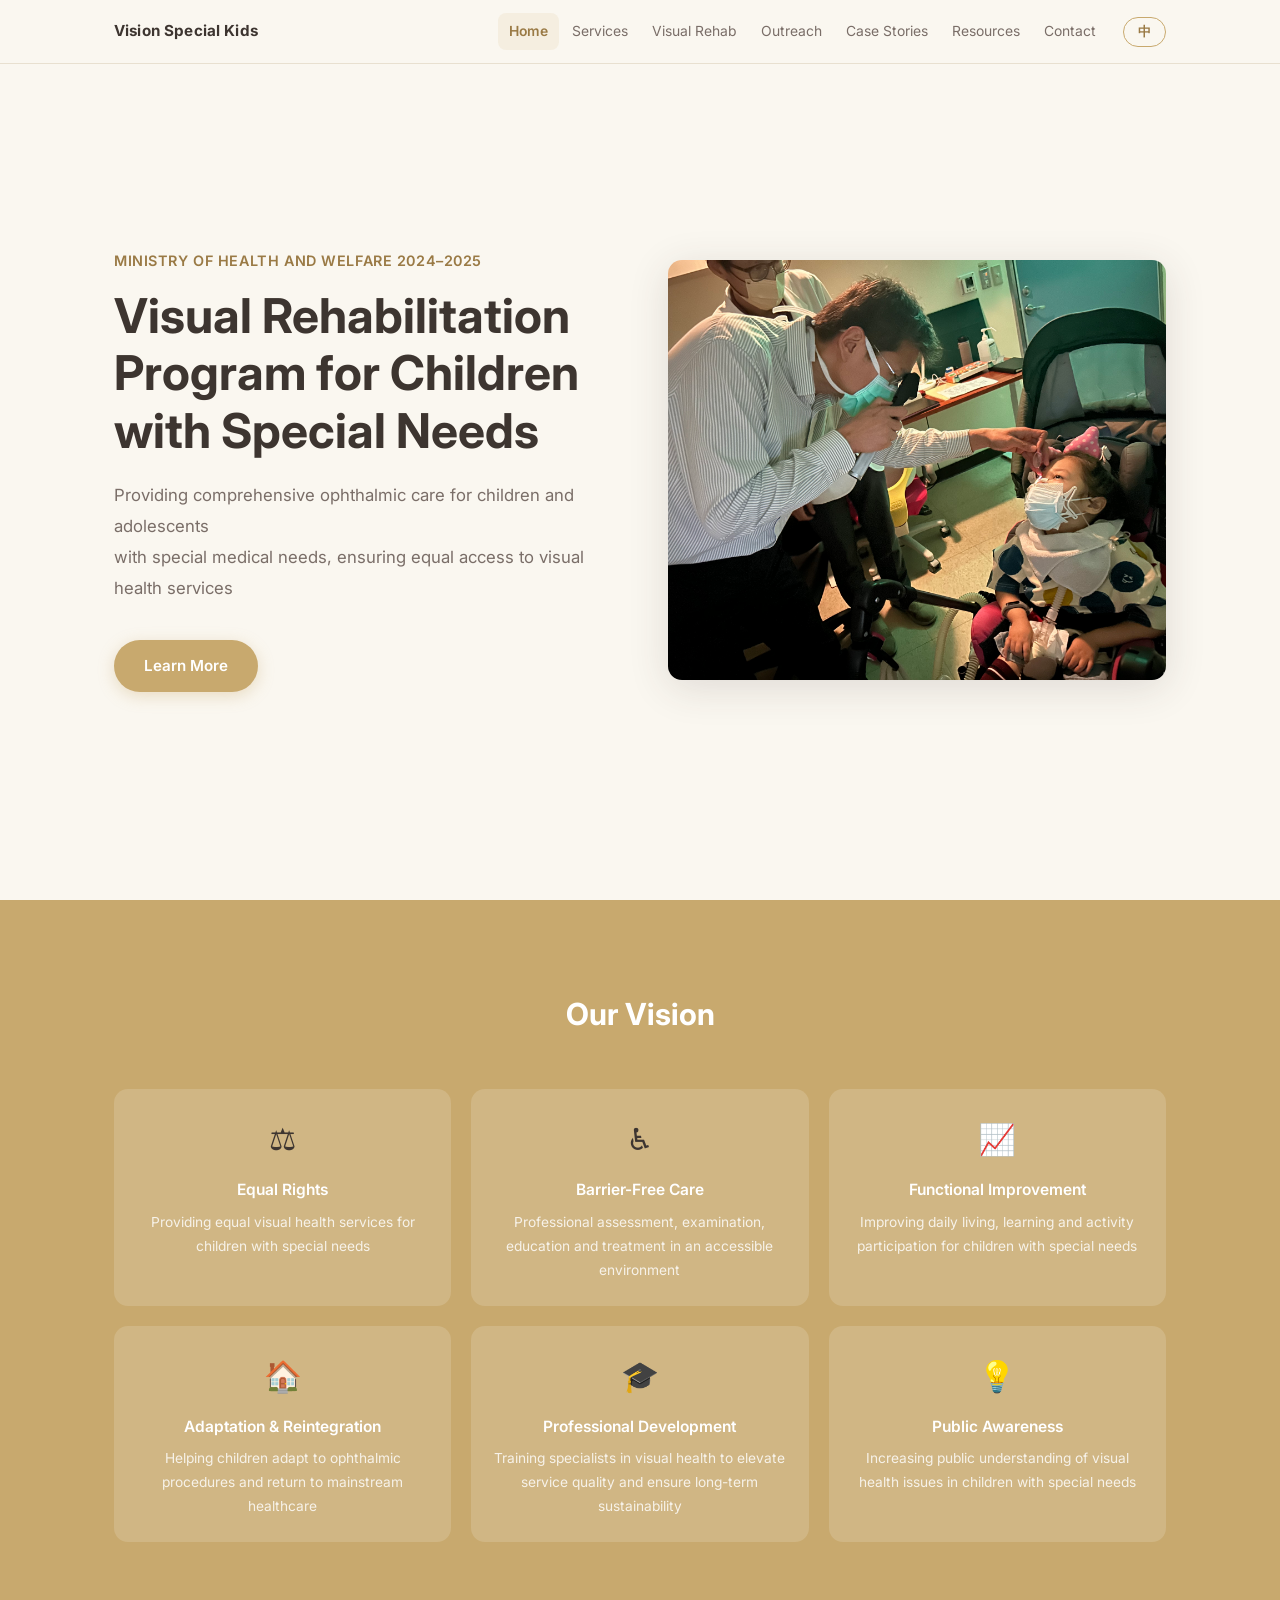
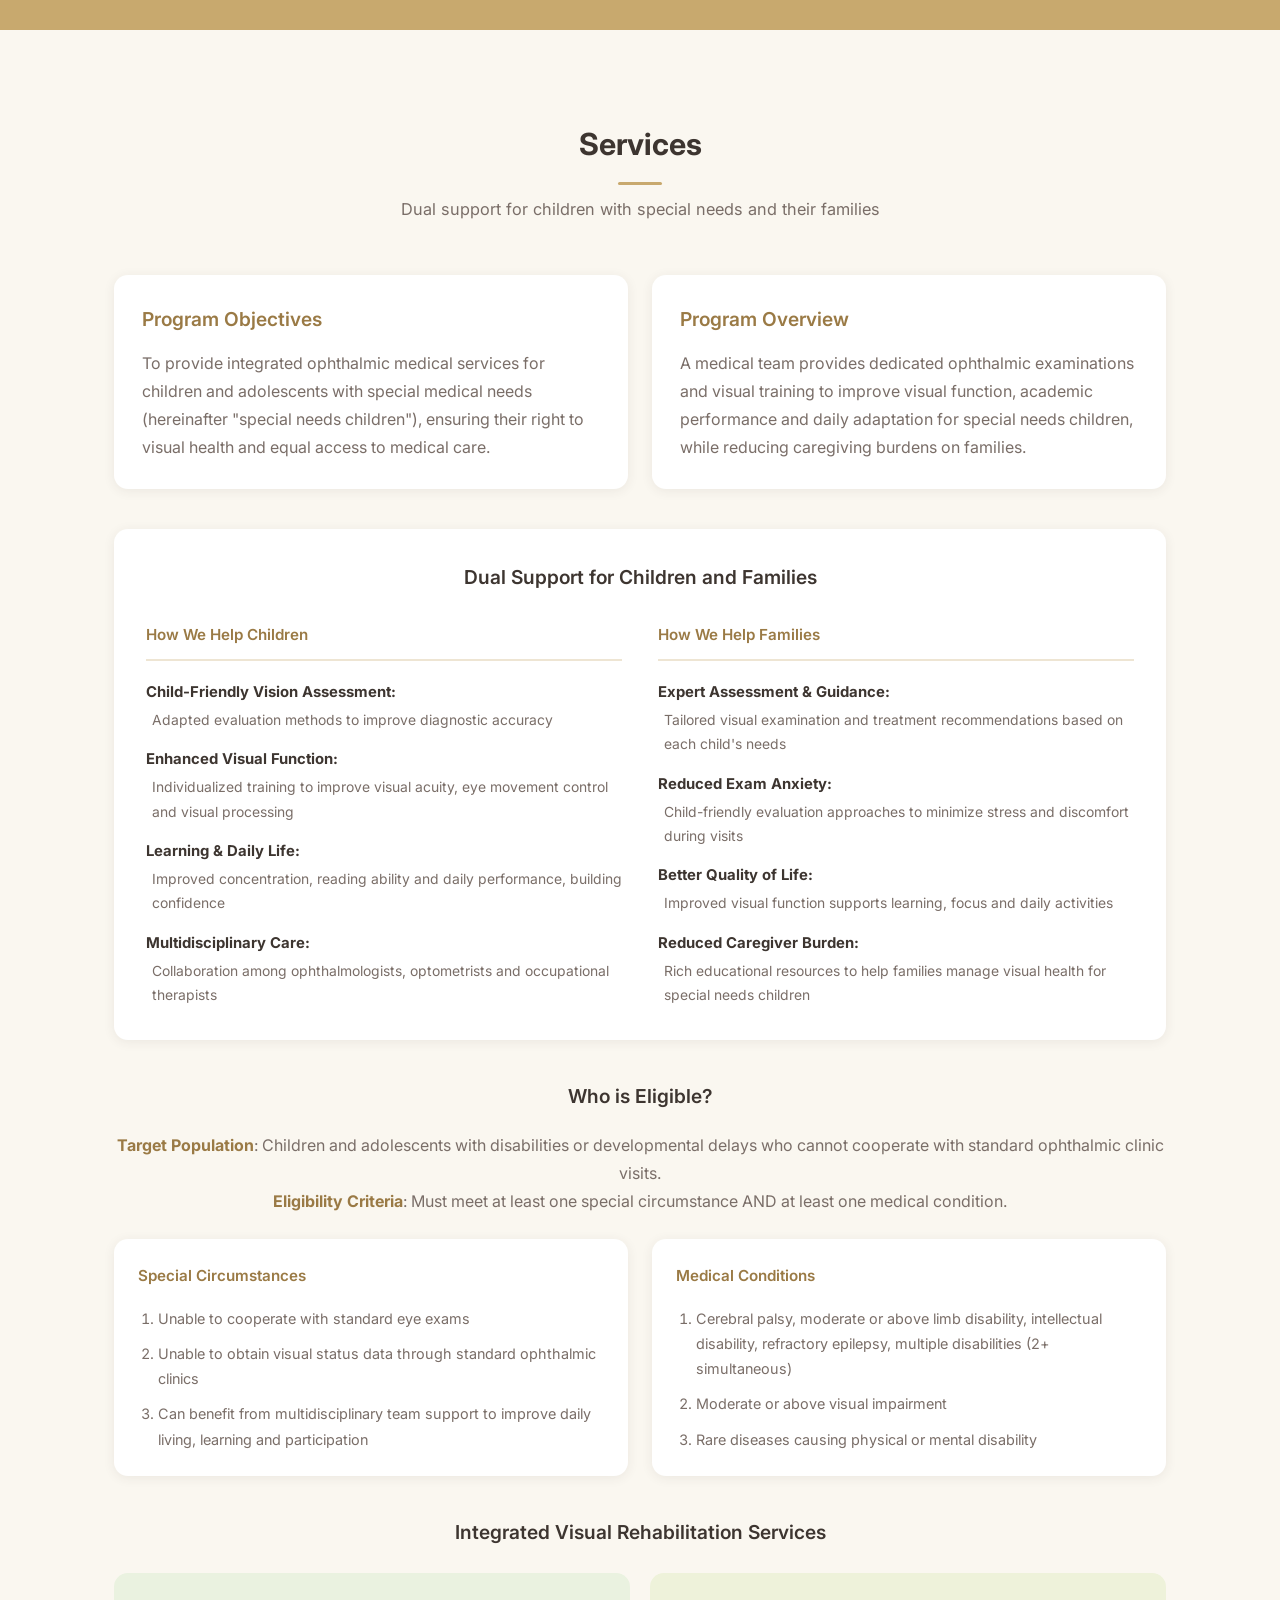
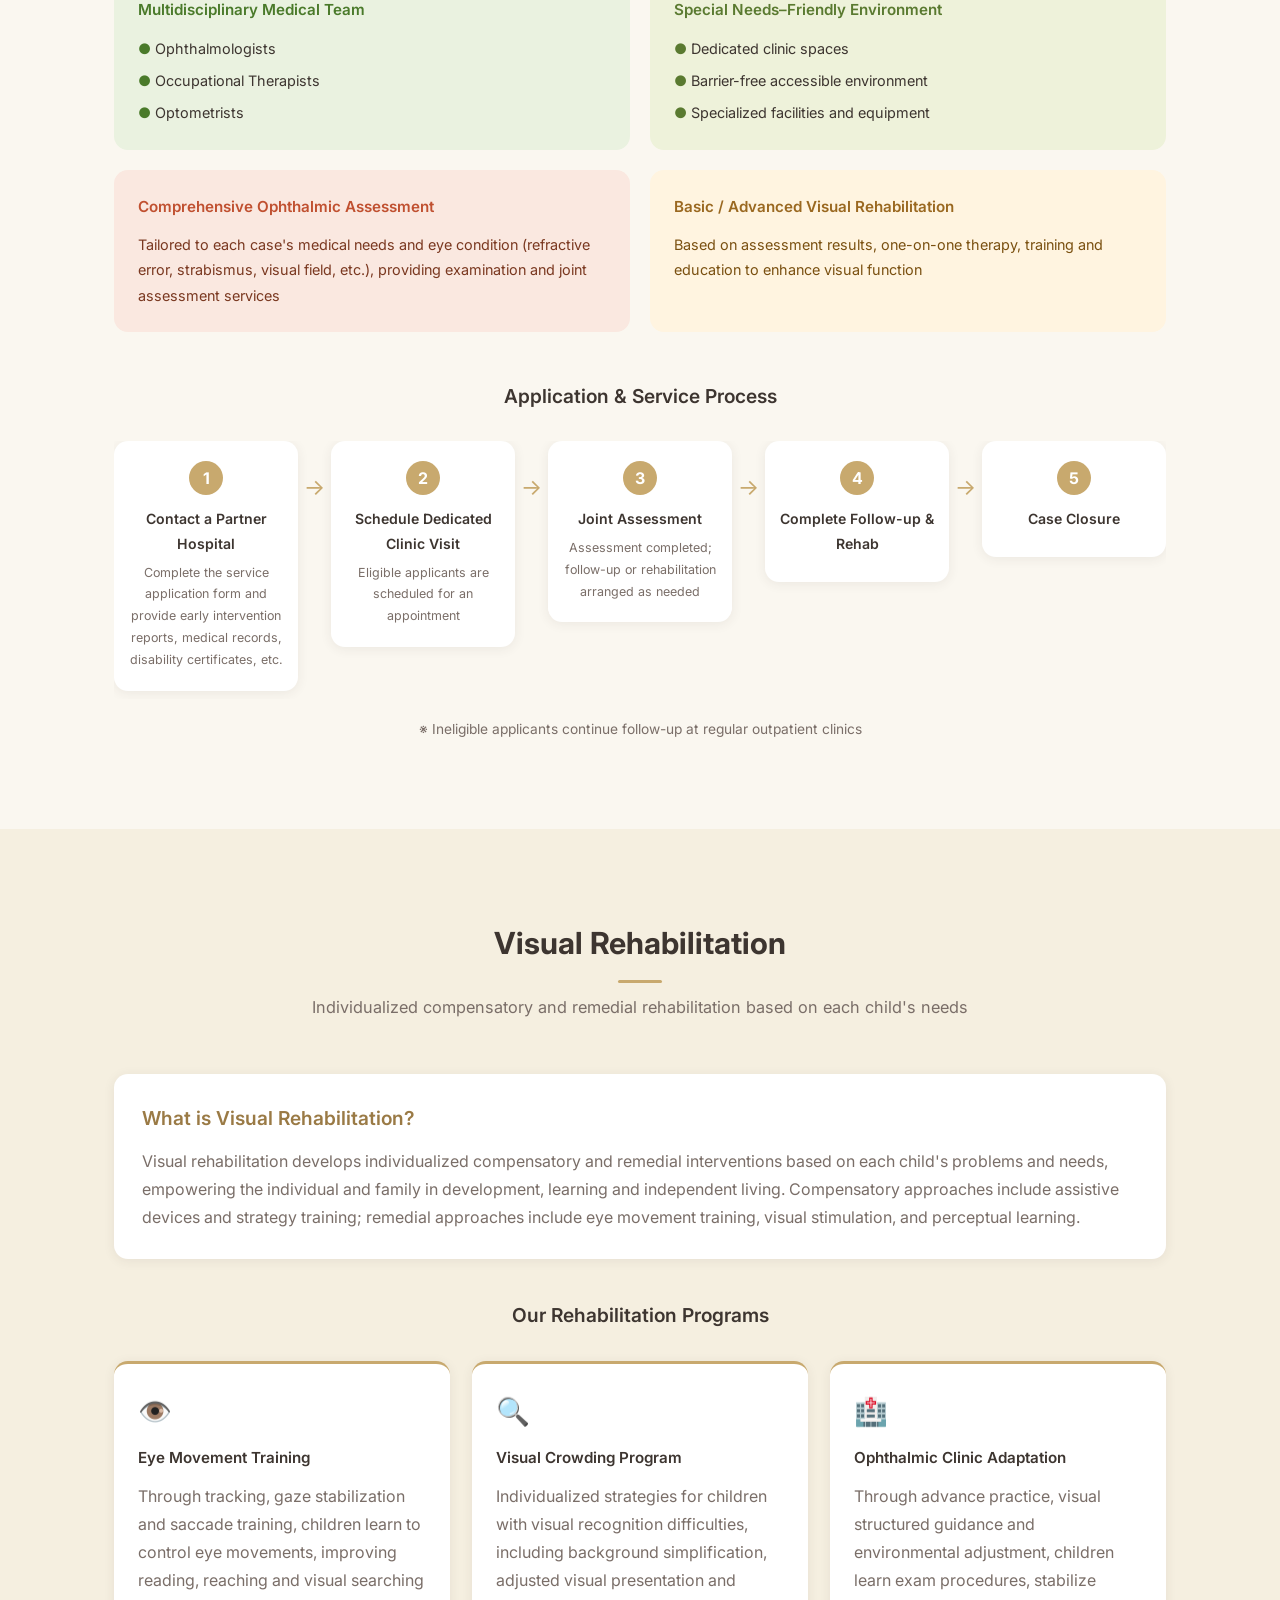
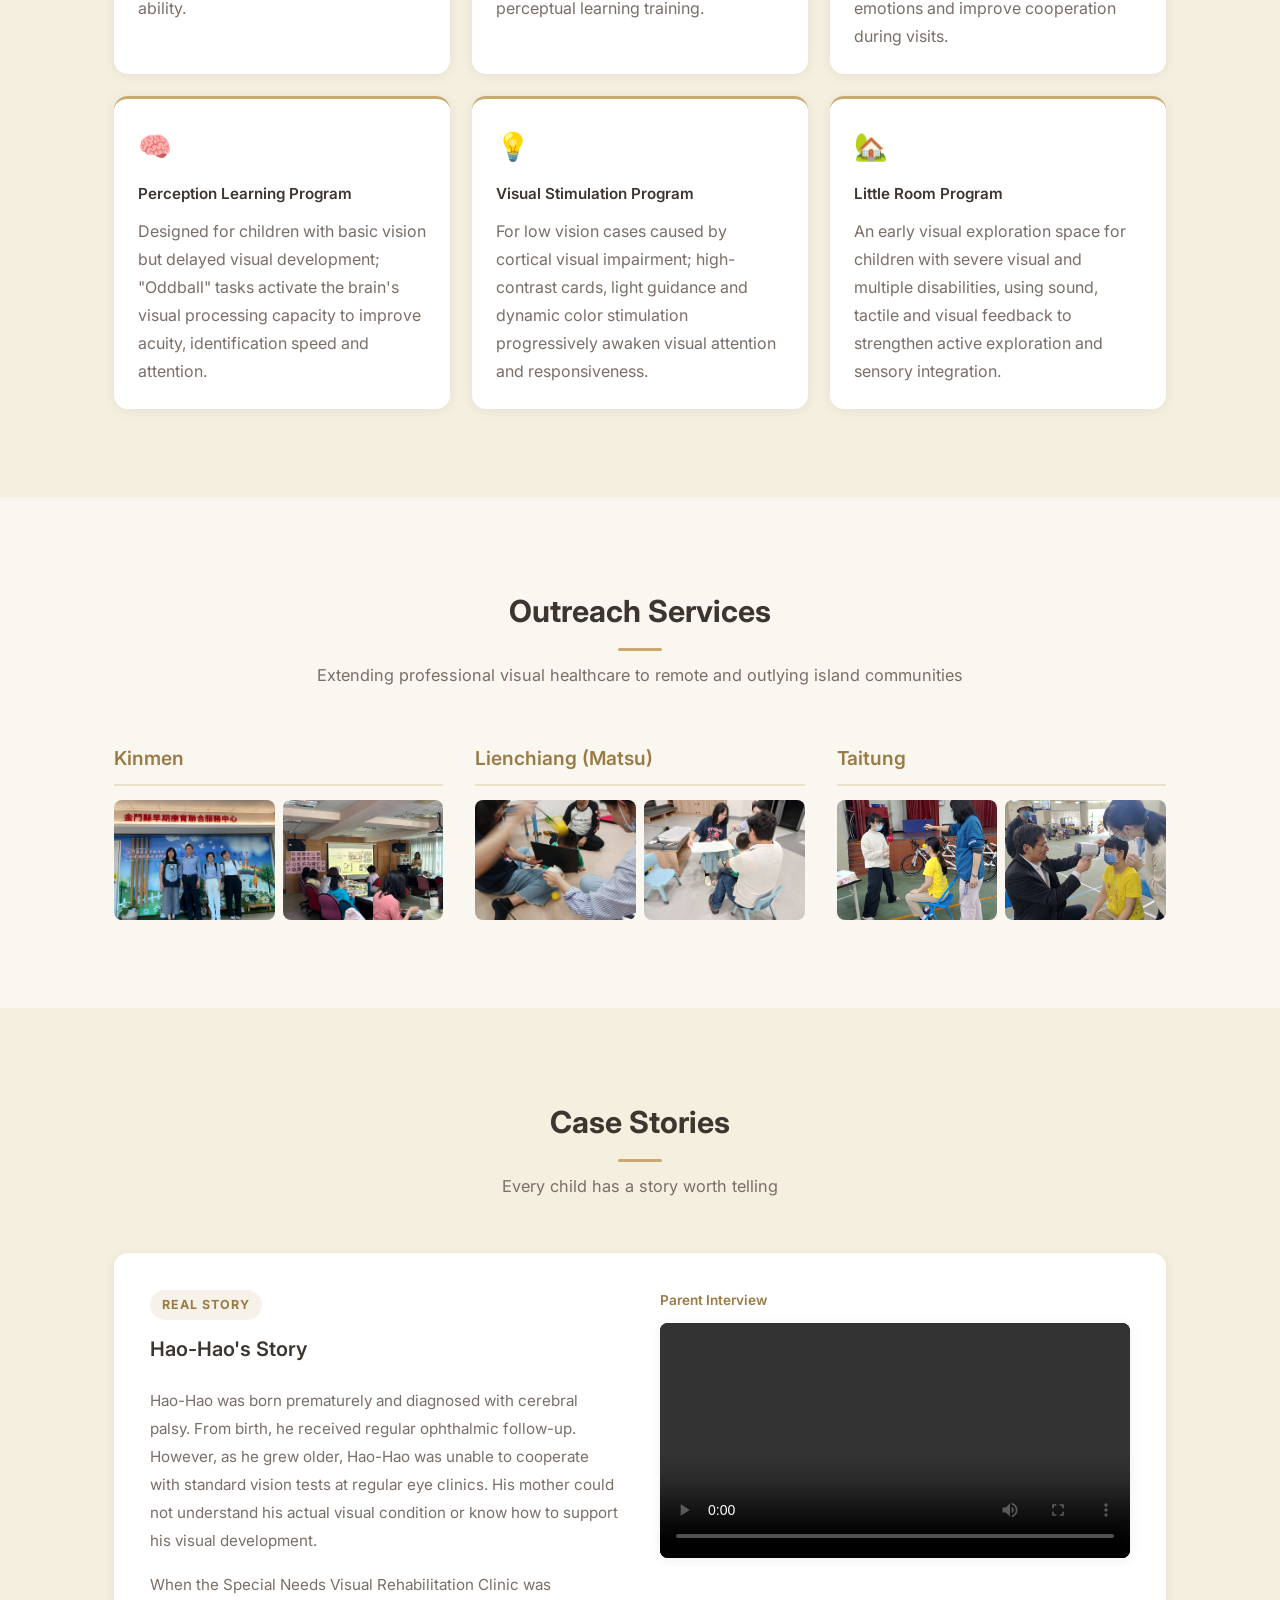
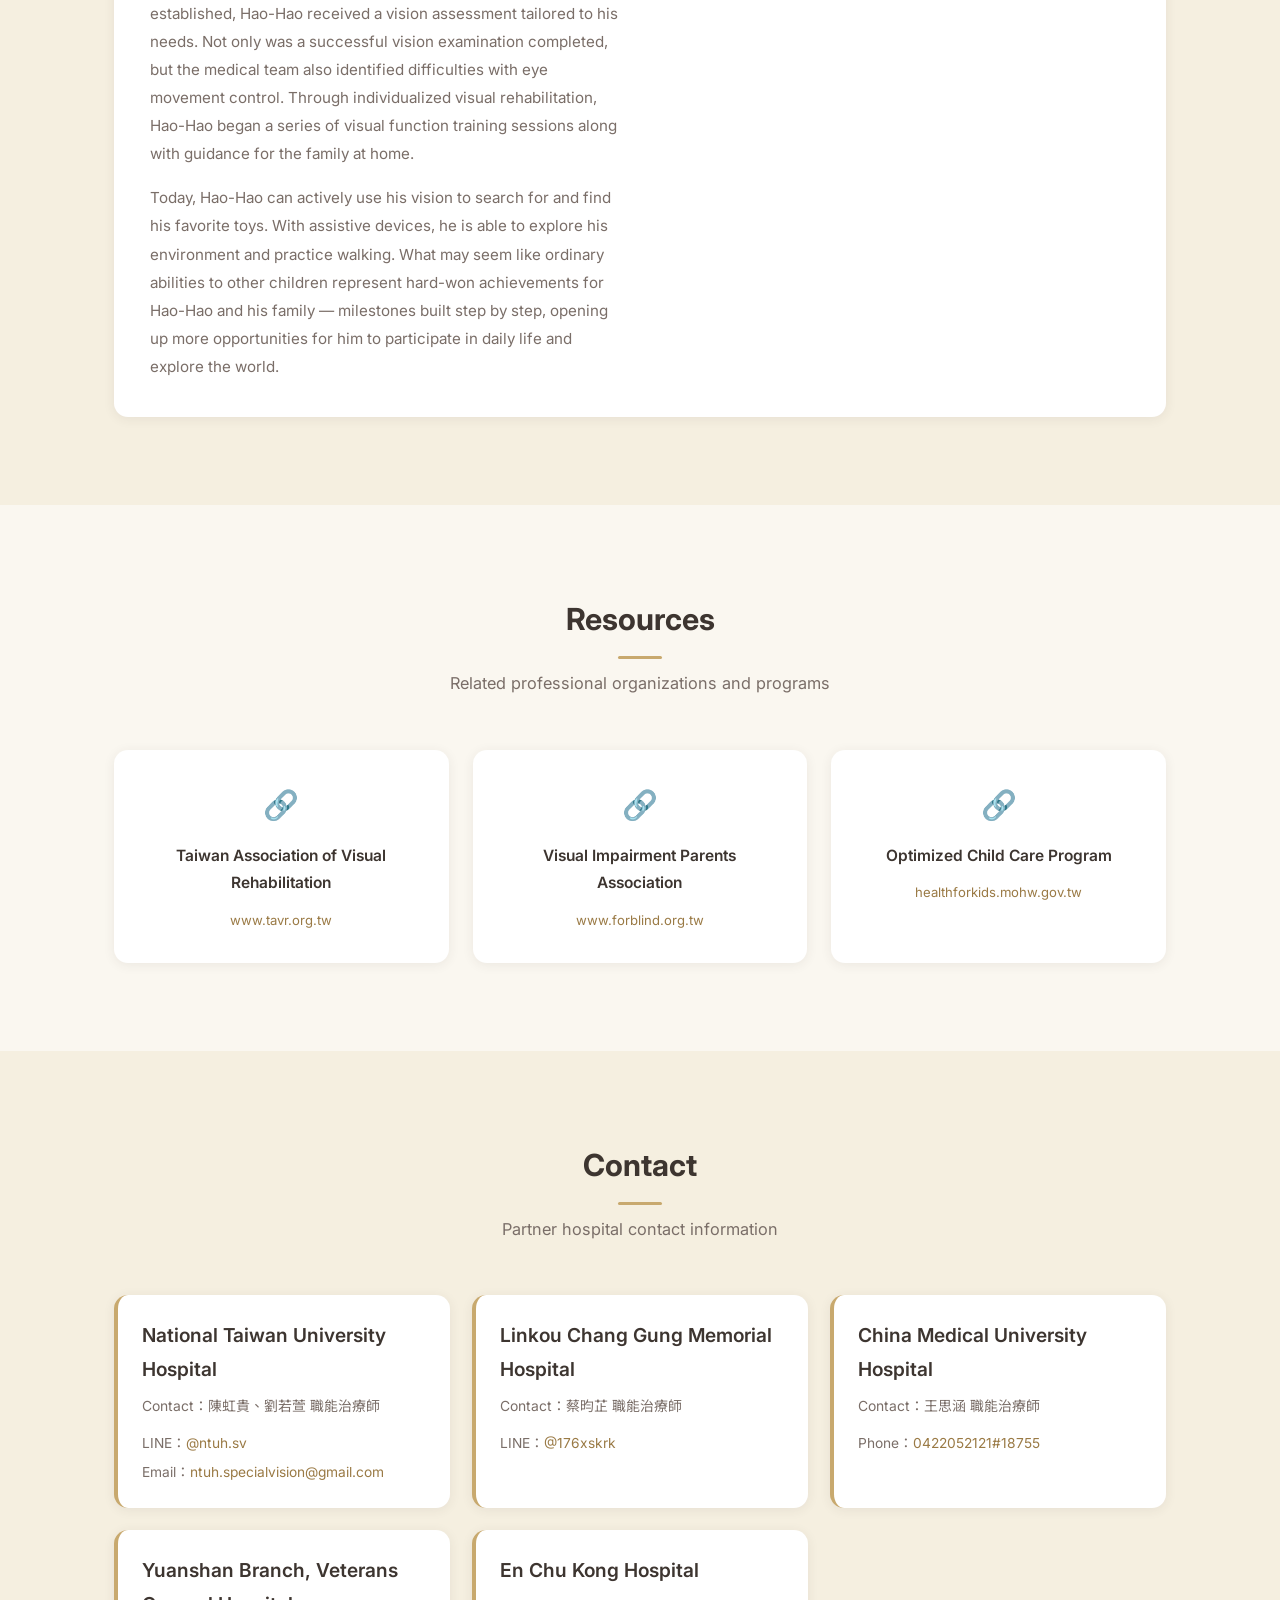
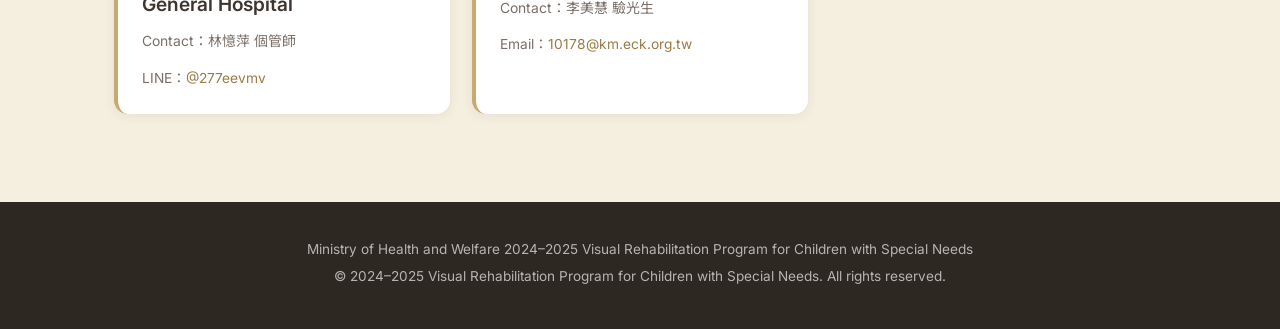
==== commit 5cd438dd: "feat: 新增昊昊個案故事與家長訪談影片" ====
--- a/index.html
+++ b/index.html
@@ -317,16 +317,27 @@
     </div>
   </section>
 
-  <!-- ── Case Stories (placeholder) ───────────────── -->
+  <!-- ── Case Stories ──────────────────────────────── -->
   <section id="stories" class="section section-alt">
     <div class="container">
       <div class="section-header">
         <h2 data-i18n="stories.title">個案故事</h2>
         <p data-i18n="stories.subtitle">每個孩子都有屬於自己的故事</p>
       </div>
-      <div class="stories-placeholder">
-        <div class="placeholder-icon">📖</div>
-        <p data-i18n="stories.coming">個案故事即將上線，敬請期待</p>
+      <div class="story-card">
+        <div class="story-content">
+          <div class="story-tag" data-i18n="stories.tag">真實故事</div>
+          <h3 class="story-name" data-i18n="stories.haohao.name">昊昊的故事</h3>
+          <p data-i18n="stories.haohao.p1">昊昊是一位因早產導致腦性麻痺的孩子，自出生起便定期接受眼科追蹤。然而，隨著年齡增長，昊昊無法像同齡的孩子一樣配合一般眼科門診的視力檢查，母親不僅無法了解孩子實際的視力狀況，也不知道該如何協助孩子發展視覺能力。</p>
+          <p data-i18n="stories.haohao.p2">直到特殊需求視覺復能門診成立後，昊昊接受了更適合其需求的視覺評估。除了成功完成視力檢查外，醫療團隊也發現他存在眼球動作控制方面的困難。透過後續個別化的視覺復健介入，昊昊開始接受一系列視覺功能訓練與家庭指導。</p>
+          <p data-i18n="stories.haohao.p3">如今的昊昊，已能主動運用視覺搜尋並找到自己喜歡的玩具，也能在輔具的協助下探索環境、練習行走。對一般孩子而言或許是理所當然的能力，對昊昊和家人來說，卻是一步一步努力累積而來的重要成果，也讓他擁有更多參與生活與探索世界的機會。</p>
+        </div>
+        <div class="story-video">
+          <p class="video-label" data-i18n="stories.video.label">家長訪談影片</p>
+          <video controls preload="metadata" poster="">
+            <source src="images/parent-interview.mp4" type="video/mp4">
+          </video>
+        </div>
       </div>
     </div>
   </section>
--- a/css/style.css
+++ b/css/style.css
@@ -271,13 +271,32 @@
 }
 .photo-grid img:hover { transform: scale(1.02); }
 
-/* ── Stories Placeholder ──────────────────────────────── */
-.stories-placeholder {
-  text-align: center; padding: 72px 24px;
-  background: var(--white); border-radius: var(--radius); box-shadow: var(--shadow);
-}
-.placeholder-icon { font-size: 3rem; margin-bottom: 16px; }
-.stories-placeholder p { font-size: 1.05rem; }
+/* ── Story Card ───────────────────────────────────────── */
+.story-card {
+  display: grid; grid-template-columns: 1fr 1fr; gap: 40px;
+  background: var(--white); border-radius: var(--radius);
+  padding: 36px; box-shadow: var(--shadow);
+  align-items: start;
+}
+.story-tag {
+  display: inline-block; background: rgba(200,169,110,.15);
+  color: var(--primary-dark); font-size: .78rem; font-weight: 700;
+  letter-spacing: .08em; text-transform: uppercase;
+  padding: 4px 12px; border-radius: 20px; margin-bottom: 12px;
+}
+.story-name { color: var(--text); margin-bottom: 20px; font-size: 1.25rem; }
+.story-content p { margin-bottom: 16px; font-size: .95rem; line-height: 1.85; }
+.story-content p:last-child { margin-bottom: 0; }
+.story-video { display: flex; flex-direction: column; gap: 10px; }
+.video-label { font-size: .85rem; font-weight: 600; color: var(--primary-dark); }
+.story-video video {
+  width: 100%; border-radius: var(--radius-sm);
+  box-shadow: var(--shadow); background: #000;
+}
+
+@media (max-width: 768px) {
+  .story-card { grid-template-columns: 1fr; }
+}
 
 /* ── Resources ────────────────────────────────────────── */
 .resources-grid { display: grid; grid-template-columns: repeat(3, 1fr); gap: 24px; }
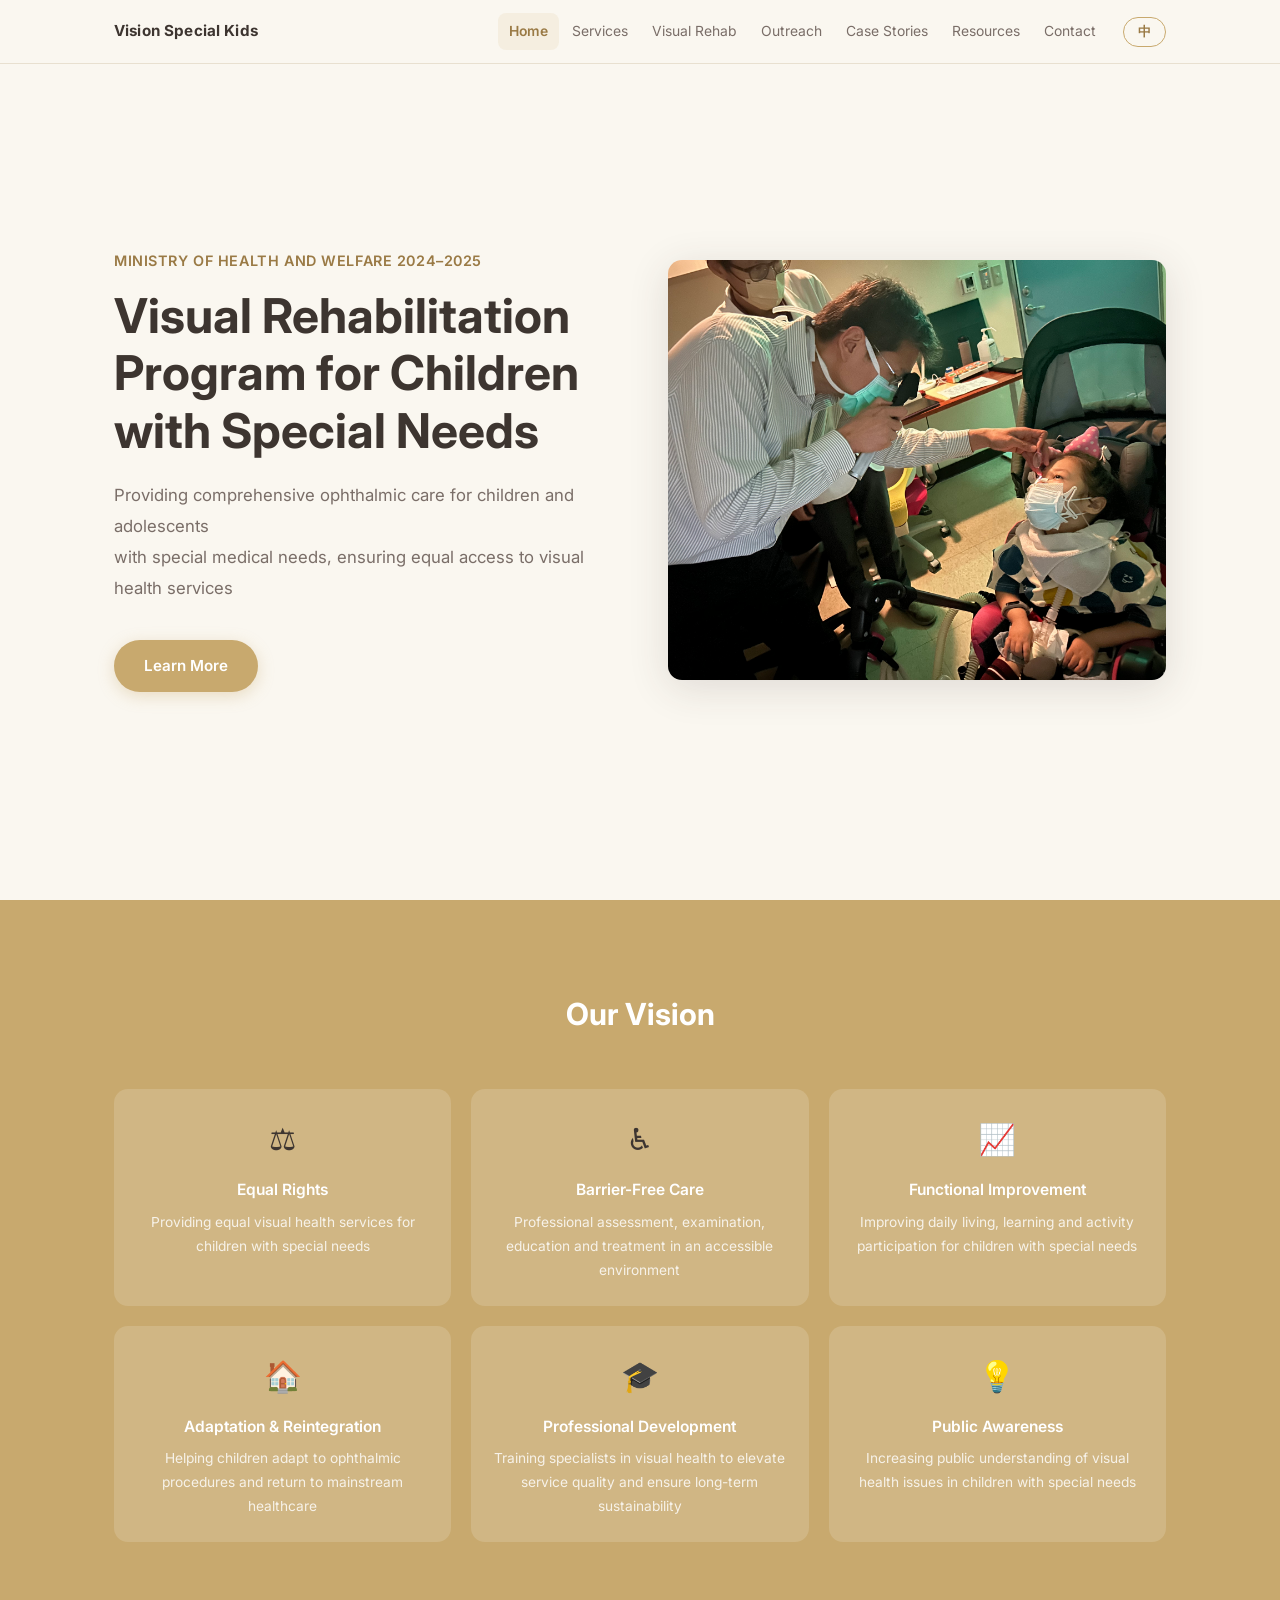
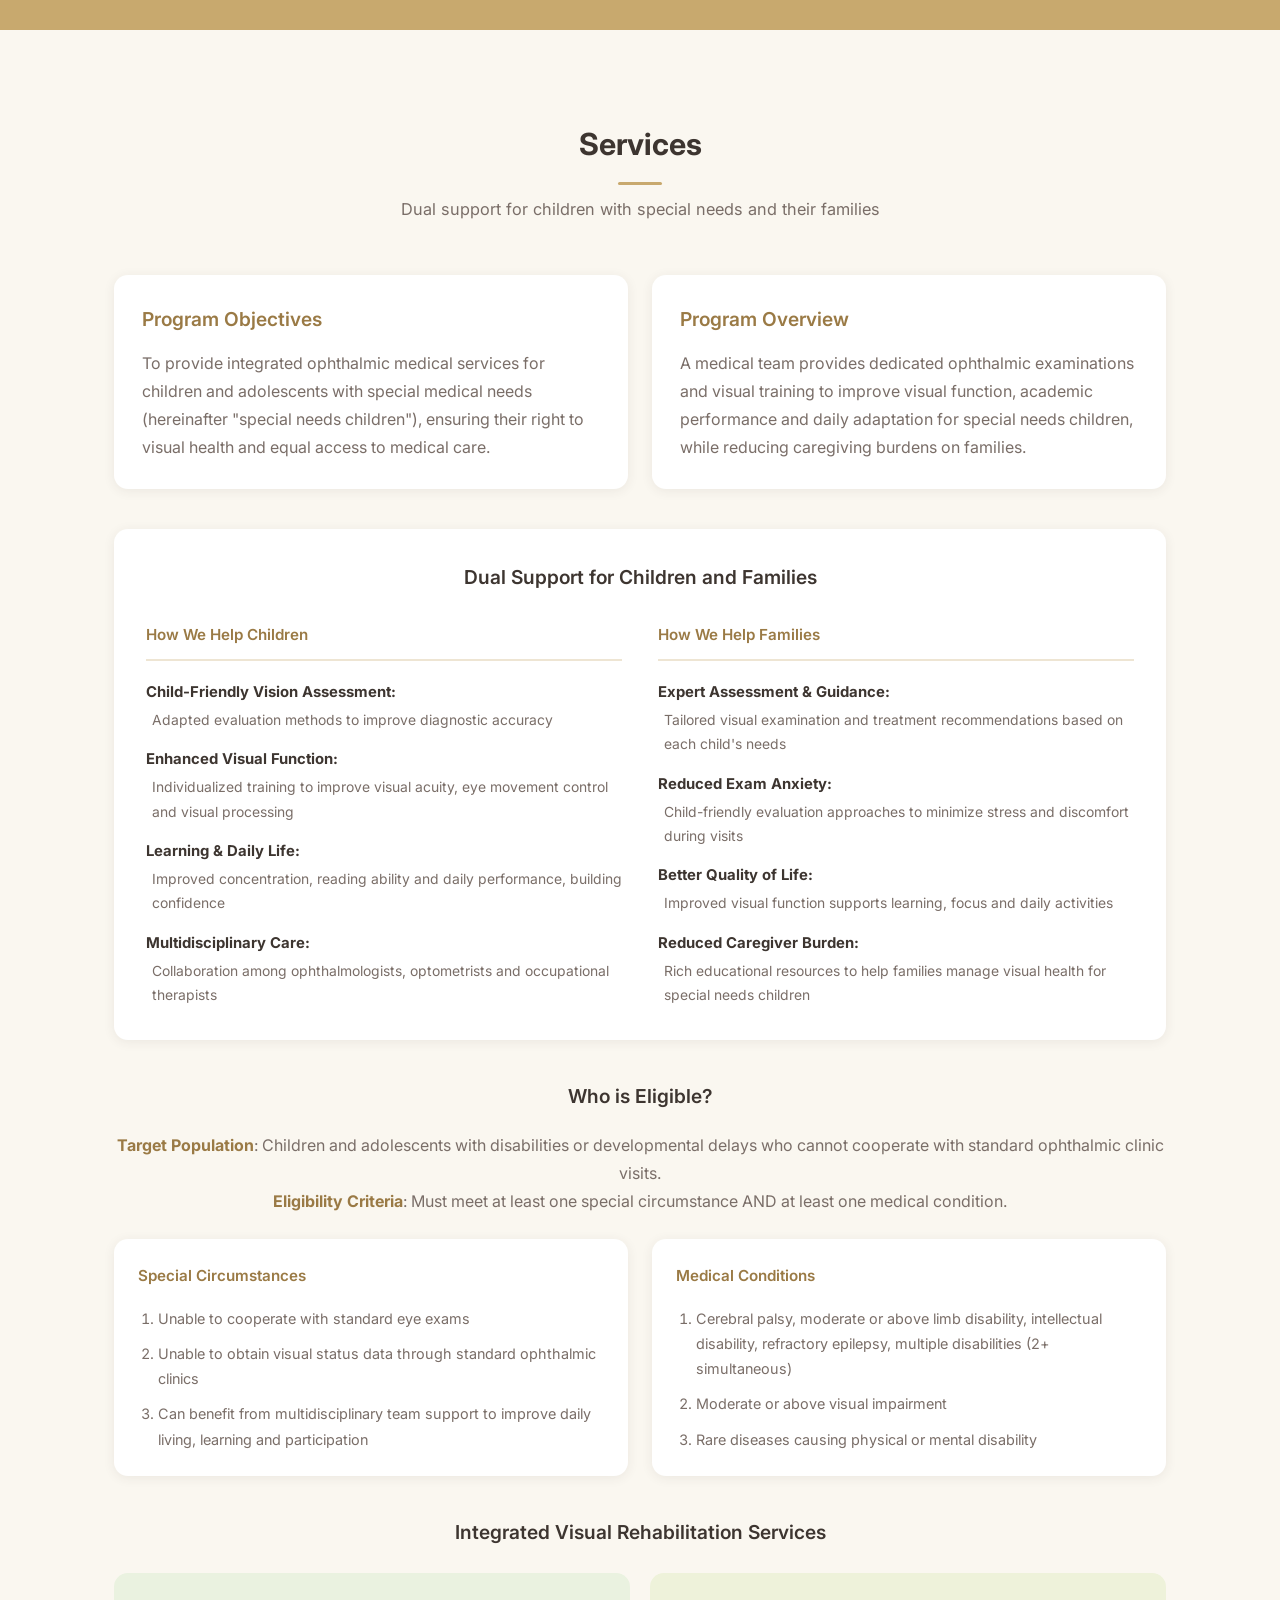
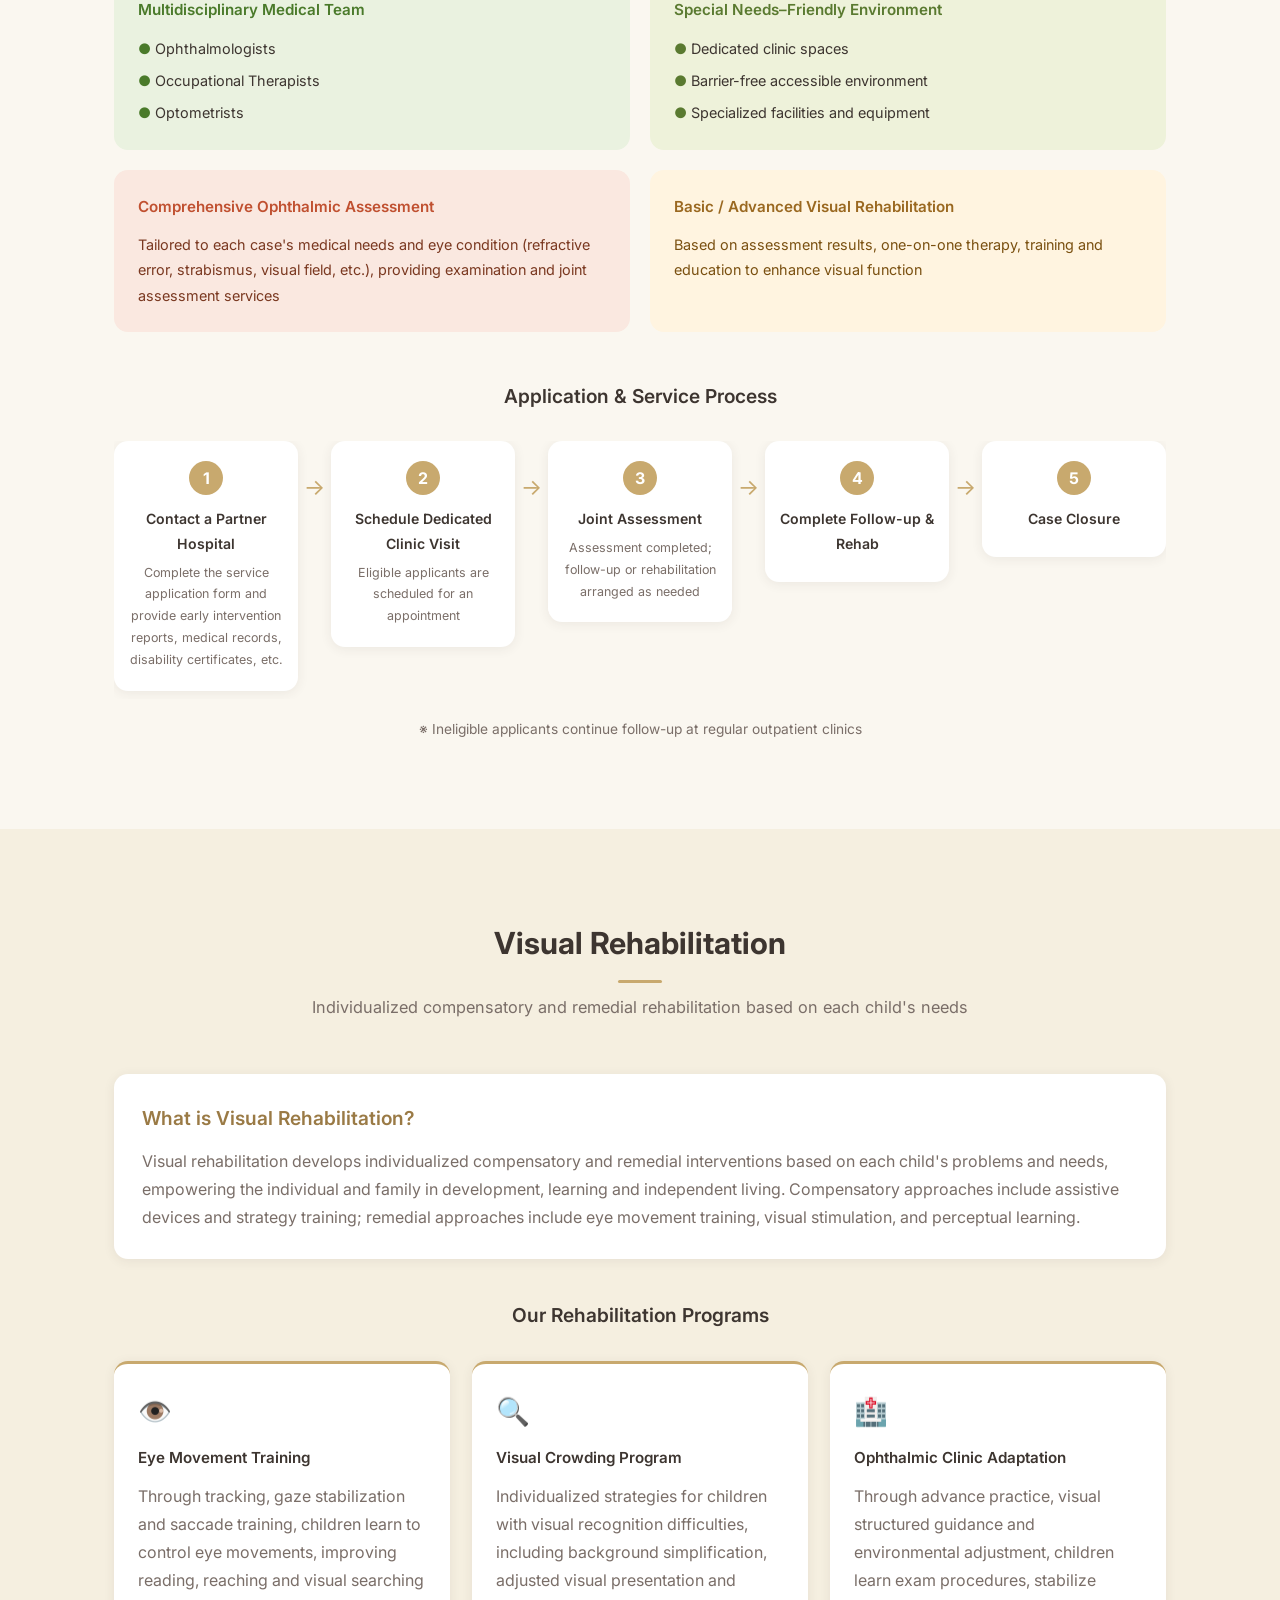
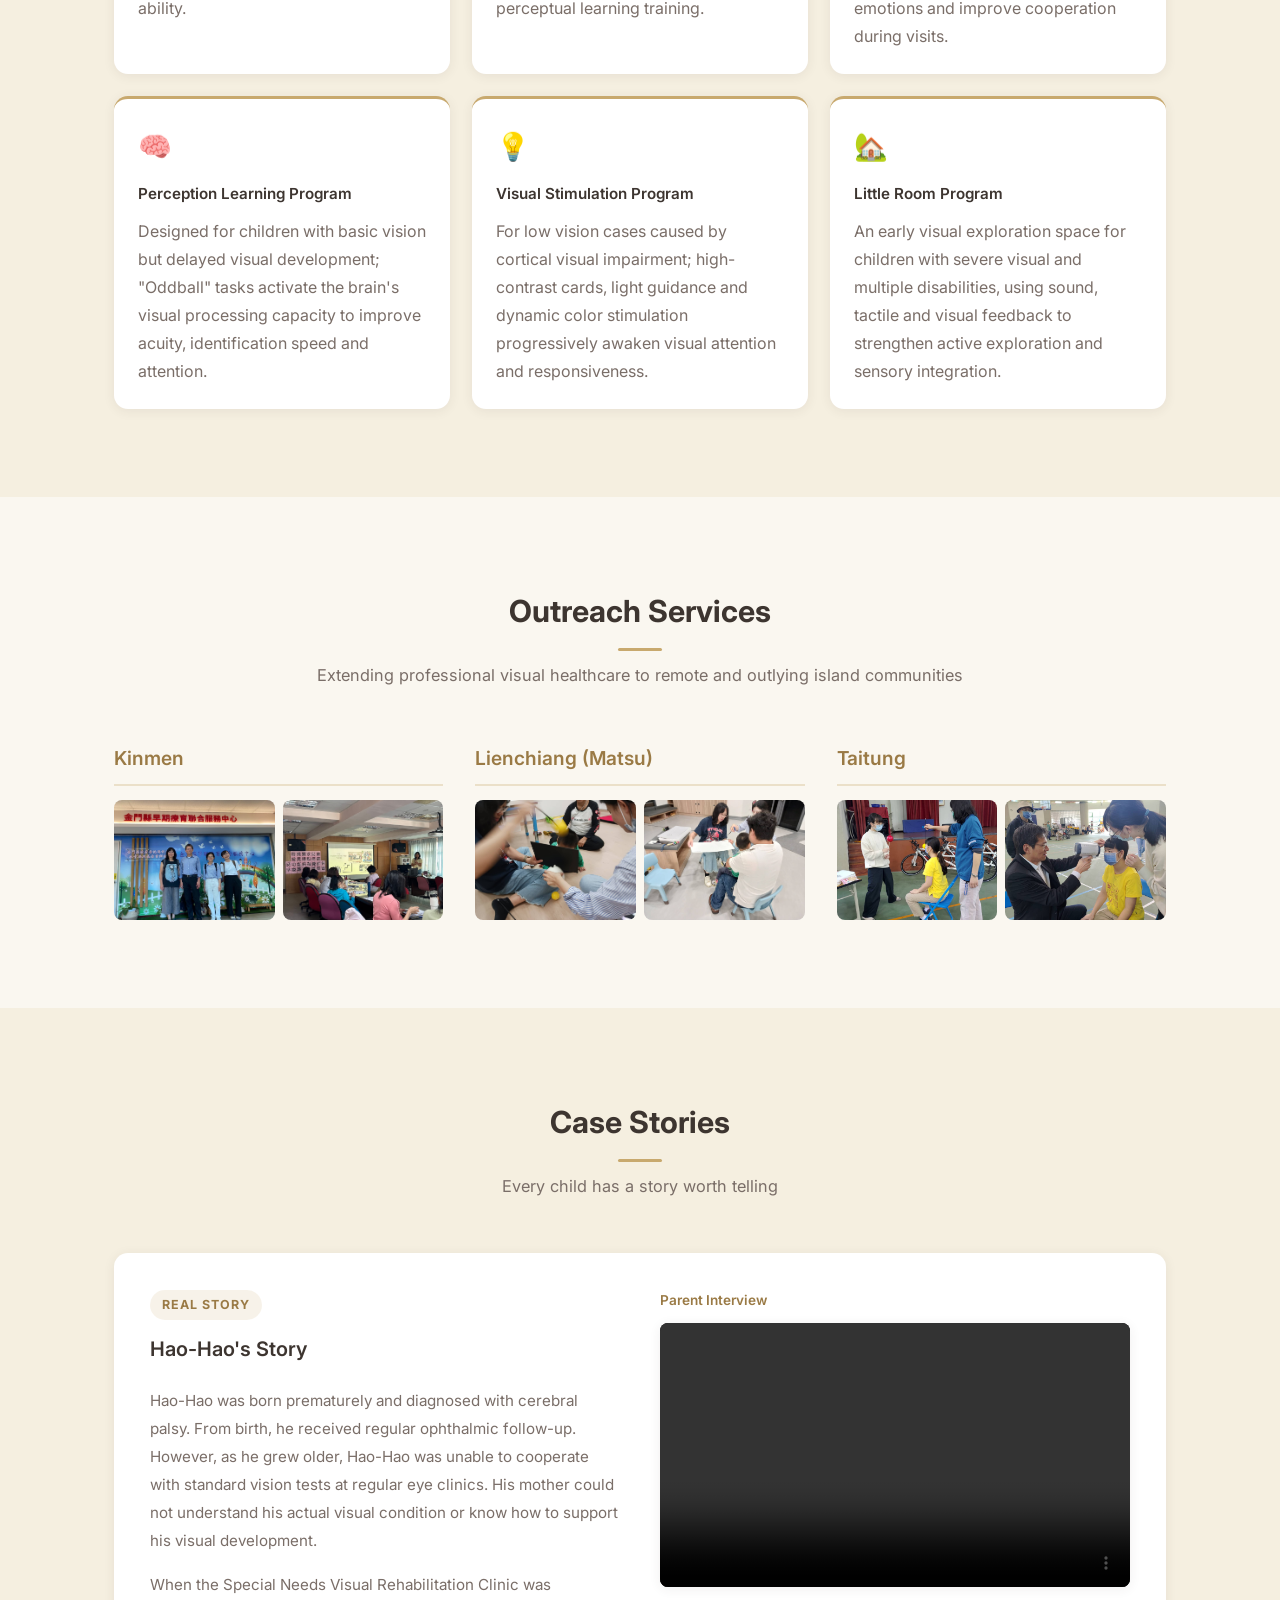
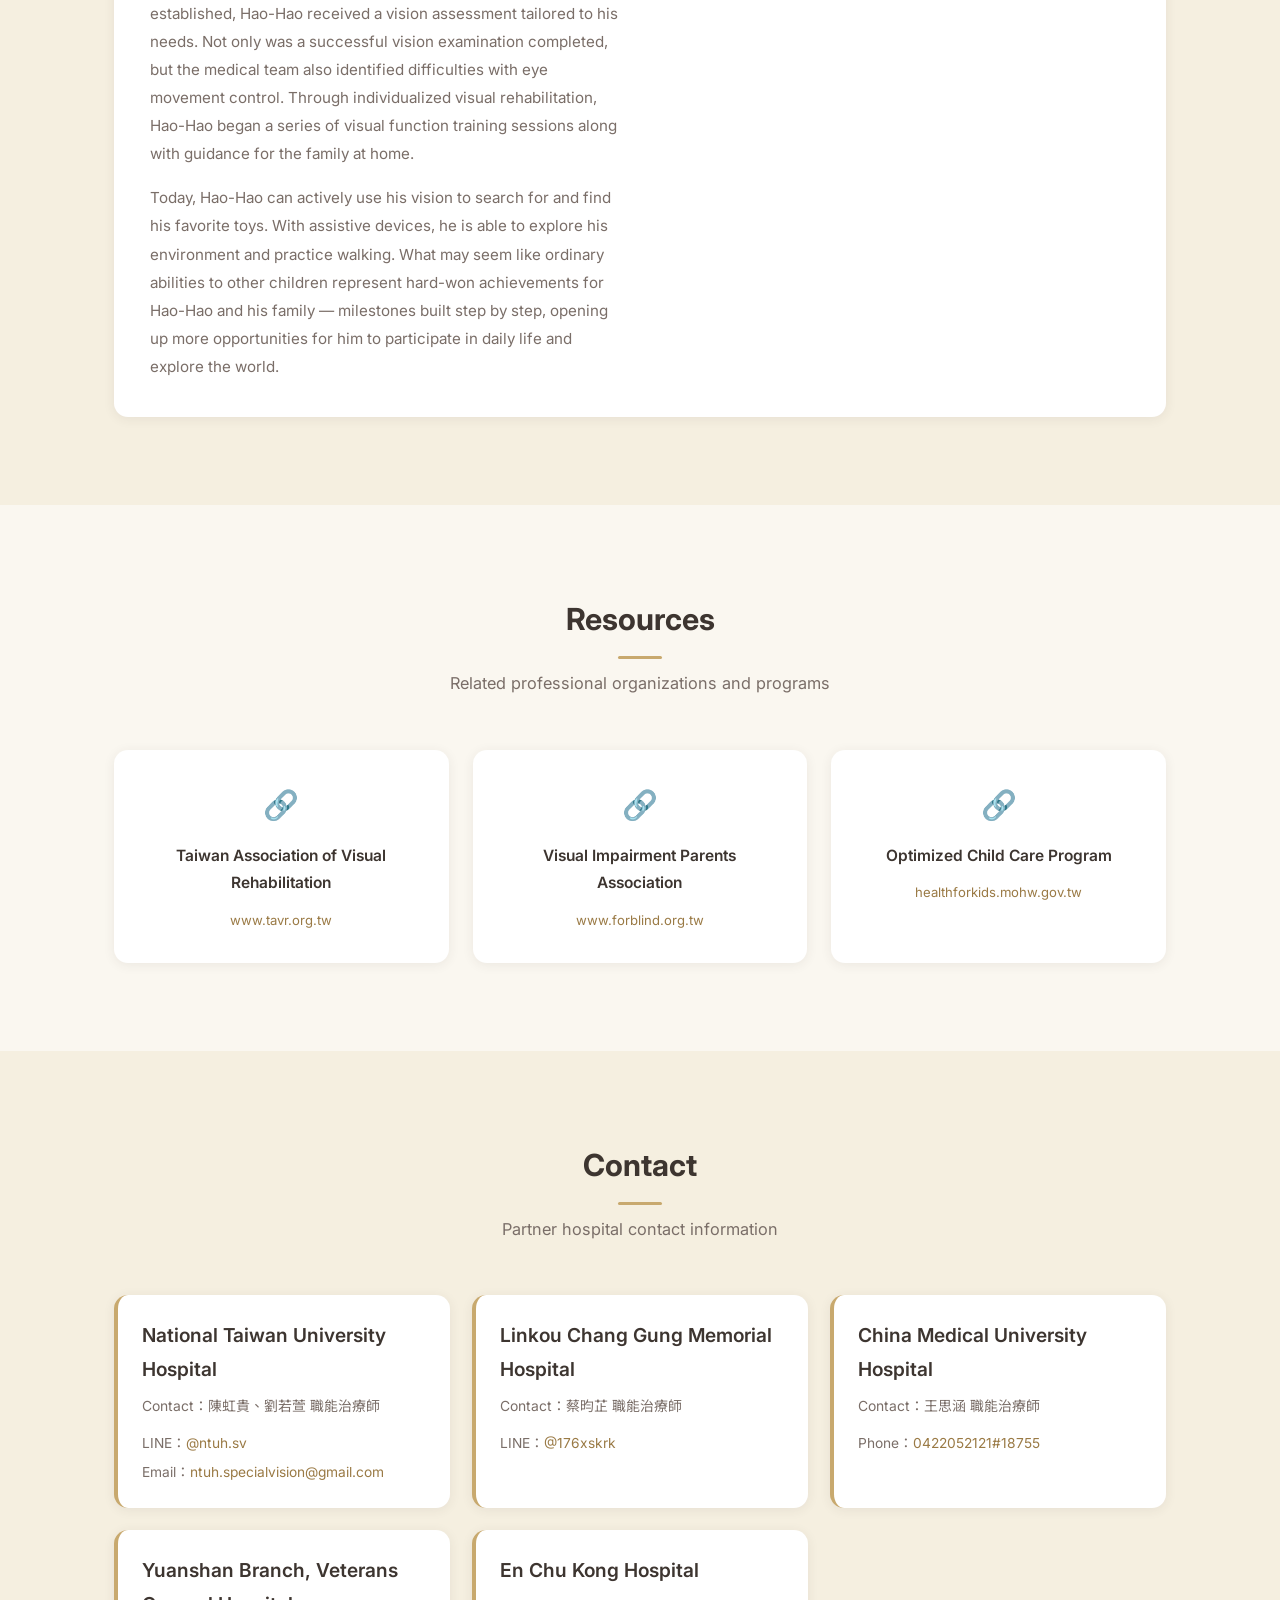
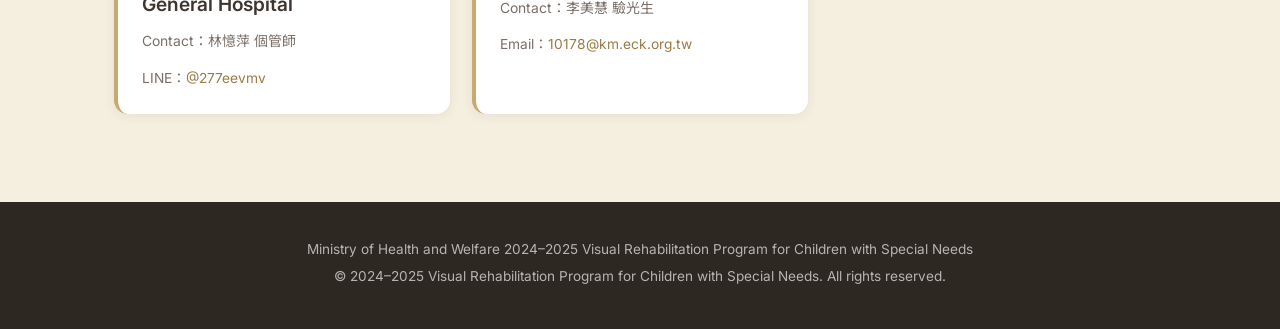
==== commit d677a869: "fix: 影片改用 aspect-ratio 16/9 響應式容器" ====
--- a/index.html
+++ b/index.html
@@ -334,9 +334,11 @@
         </div>
         <div class="story-video">
           <p class="video-label" data-i18n="stories.video.label">家長訪談影片</p>
-          <video controls preload="metadata" poster="">
-            <source src="images/parent-interview.mp4" type="video/mp4">
-          </video>
+          <div class="video-wrapper">
+            <video controls preload="metadata">
+              <source src="images/parent-interview.mp4" type="video/mp4">
+            </video>
+          </div>
         </div>
       </div>
     </div>
--- a/css/style.css
+++ b/css/style.css
@@ -289,9 +289,14 @@
 .story-content p:last-child { margin-bottom: 0; }
 .story-video { display: flex; flex-direction: column; gap: 10px; }
 .video-label { font-size: .85rem; font-weight: 600; color: var(--primary-dark); }
-.story-video video {
-  width: 100%; border-radius: var(--radius-sm);
+.video-wrapper {
+  position: relative; width: 100%; aspect-ratio: 16 / 9;
+  border-radius: var(--radius-sm); overflow: hidden;
   box-shadow: var(--shadow); background: #000;
+}
+.video-wrapper video {
+  position: absolute; inset: 0;
+  width: 100%; height: 100%; object-fit: contain;
 }
 
 @media (max-width: 768px) {
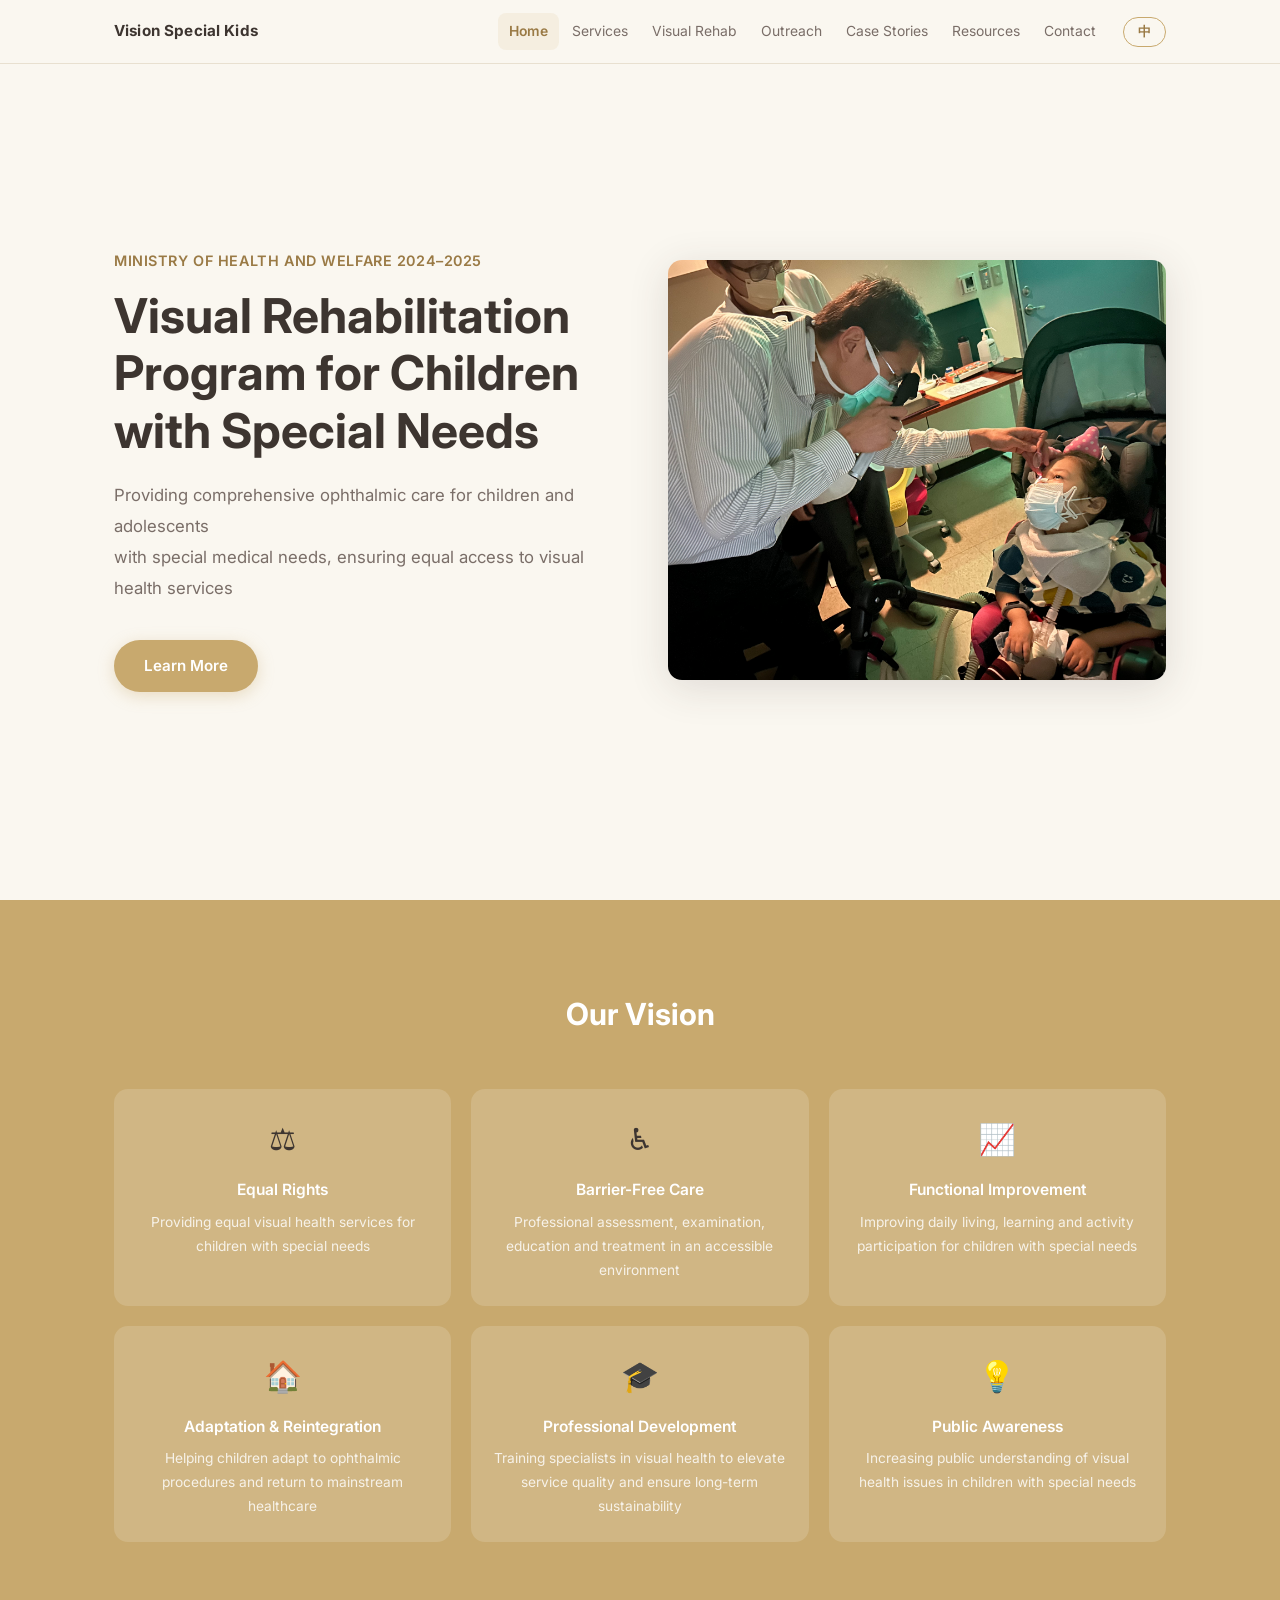
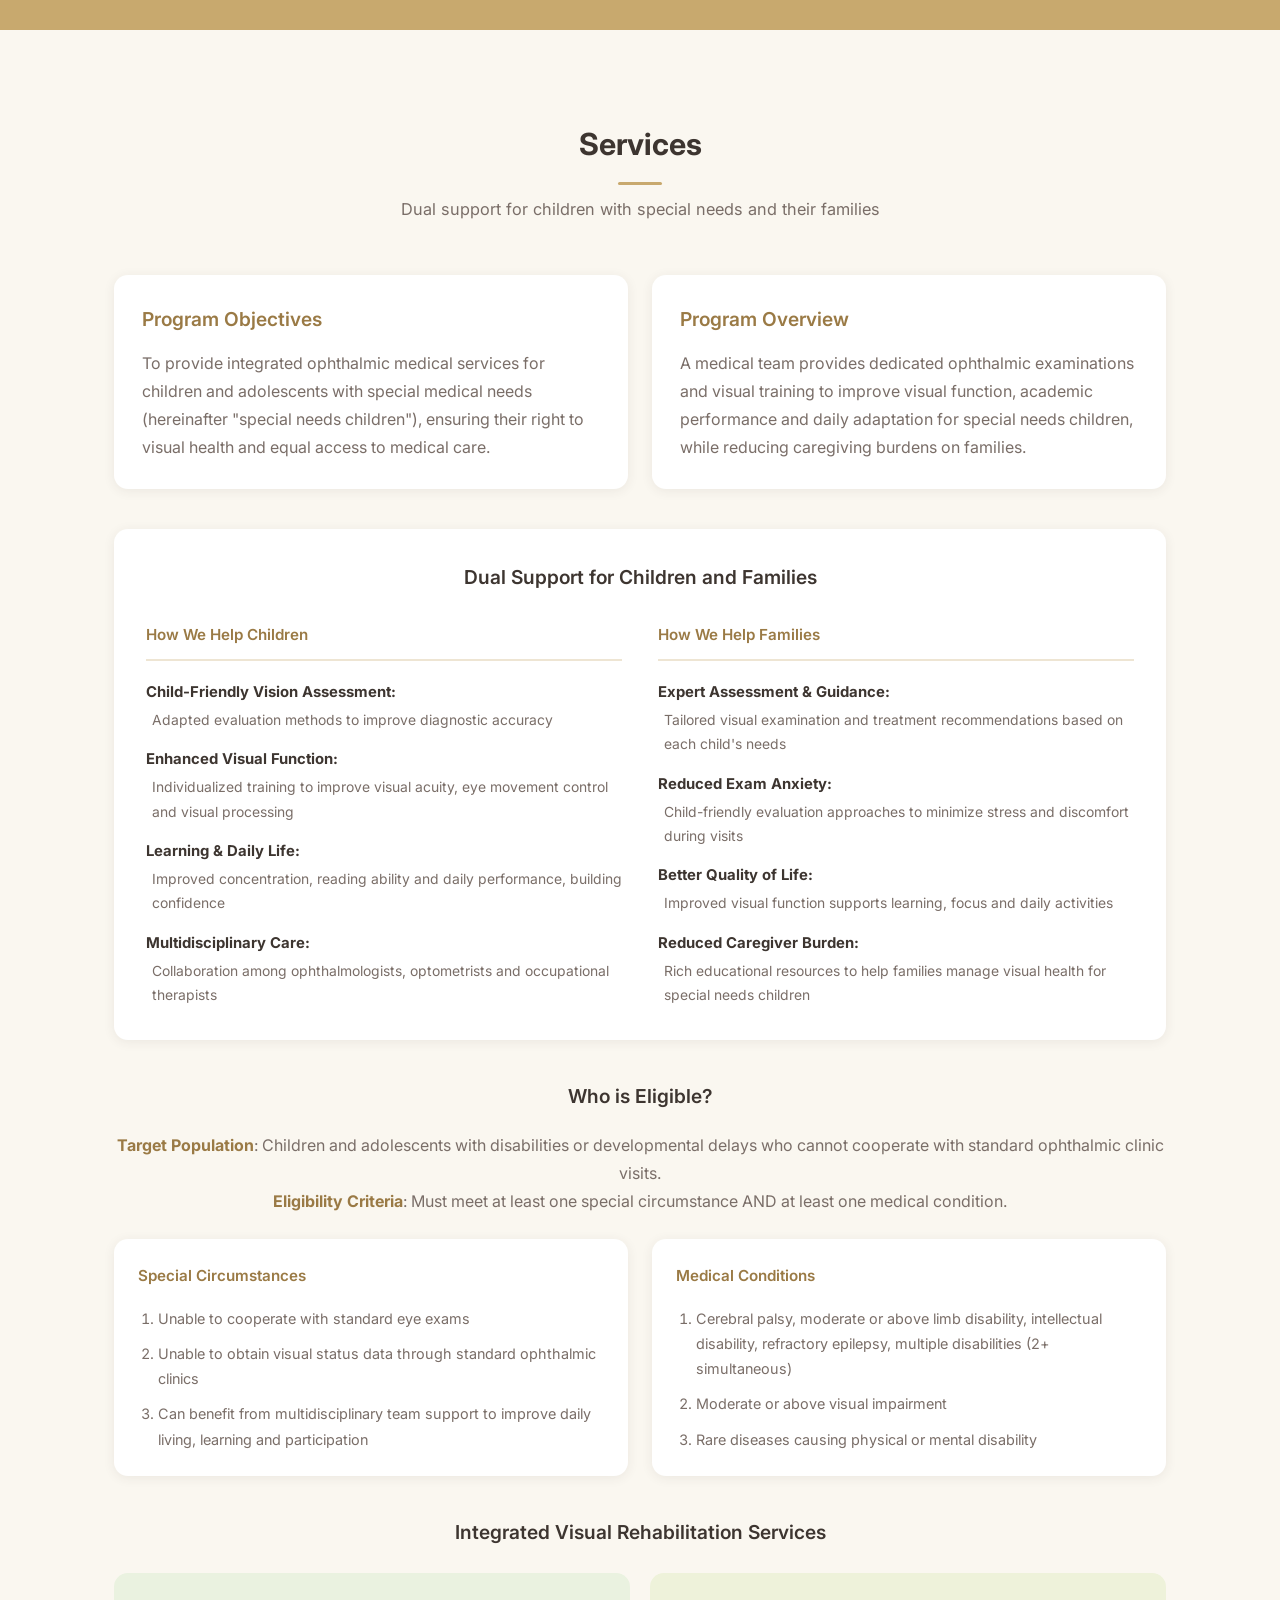
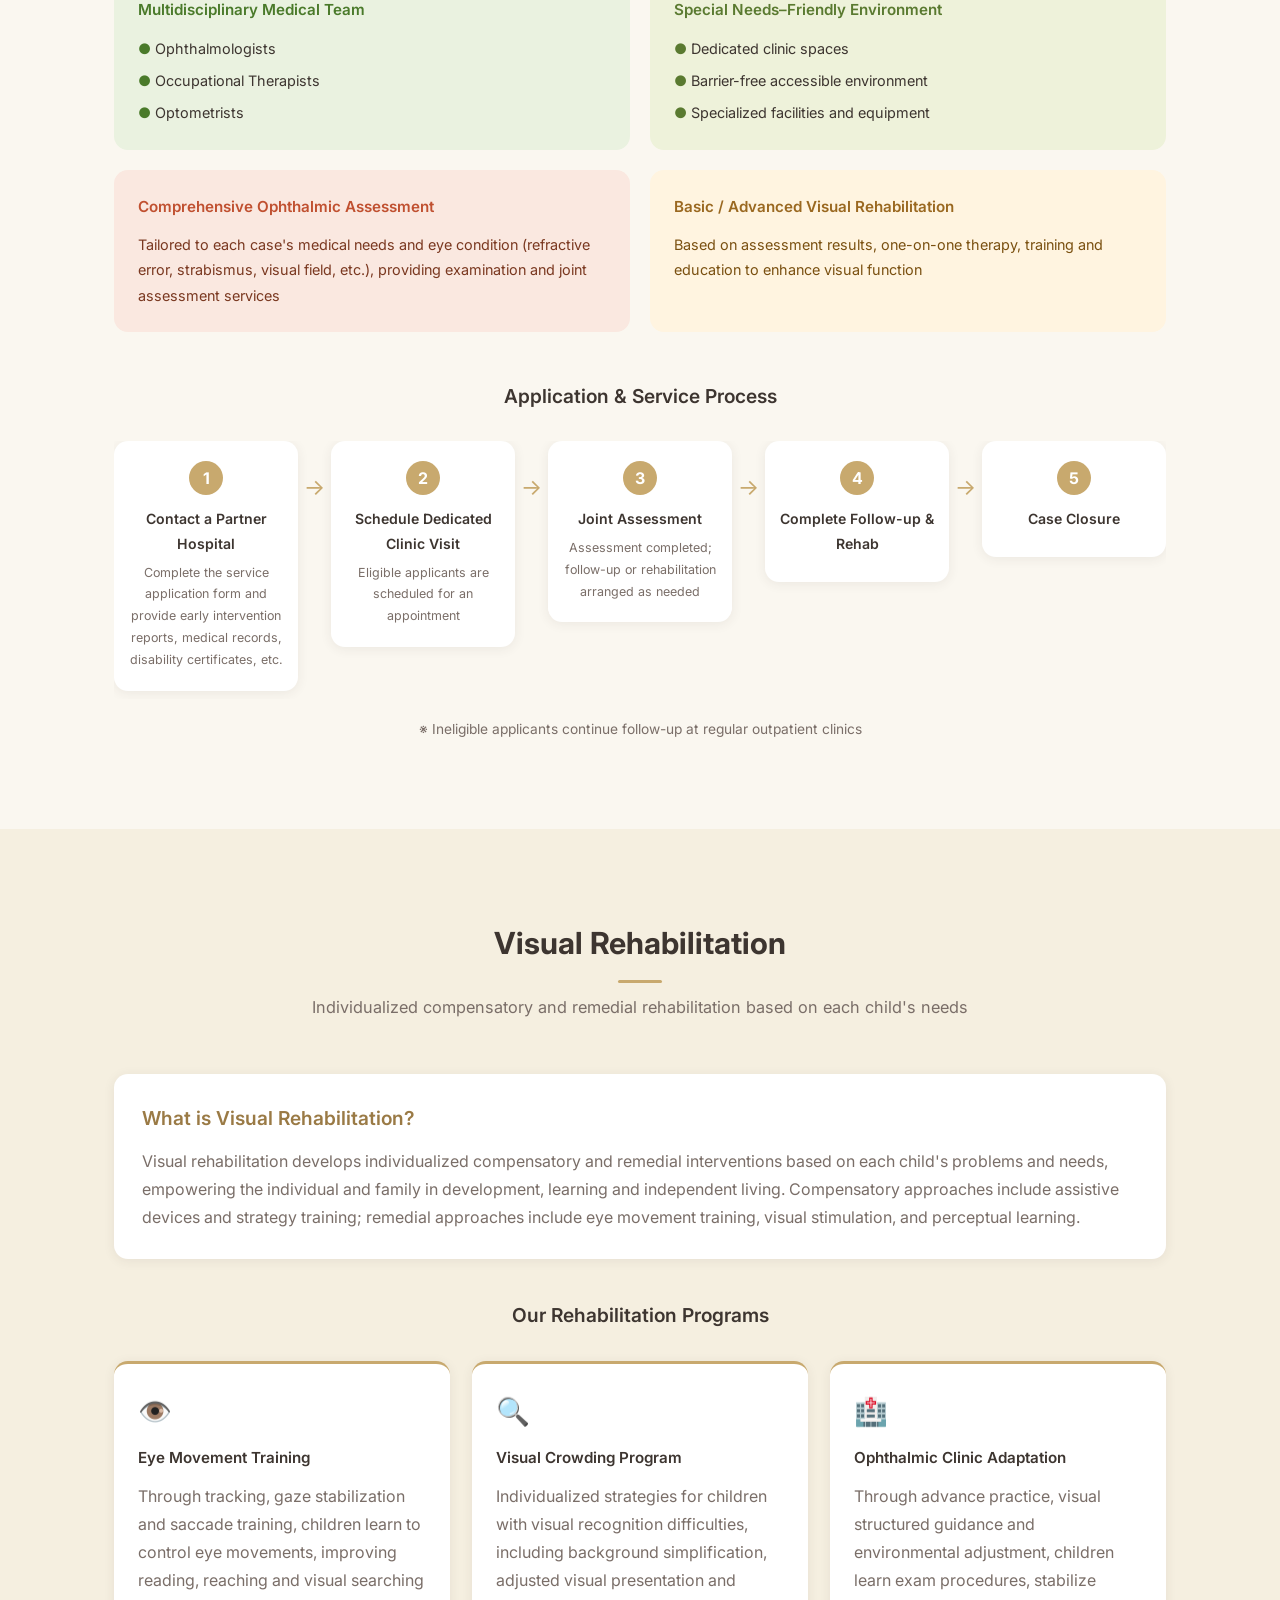
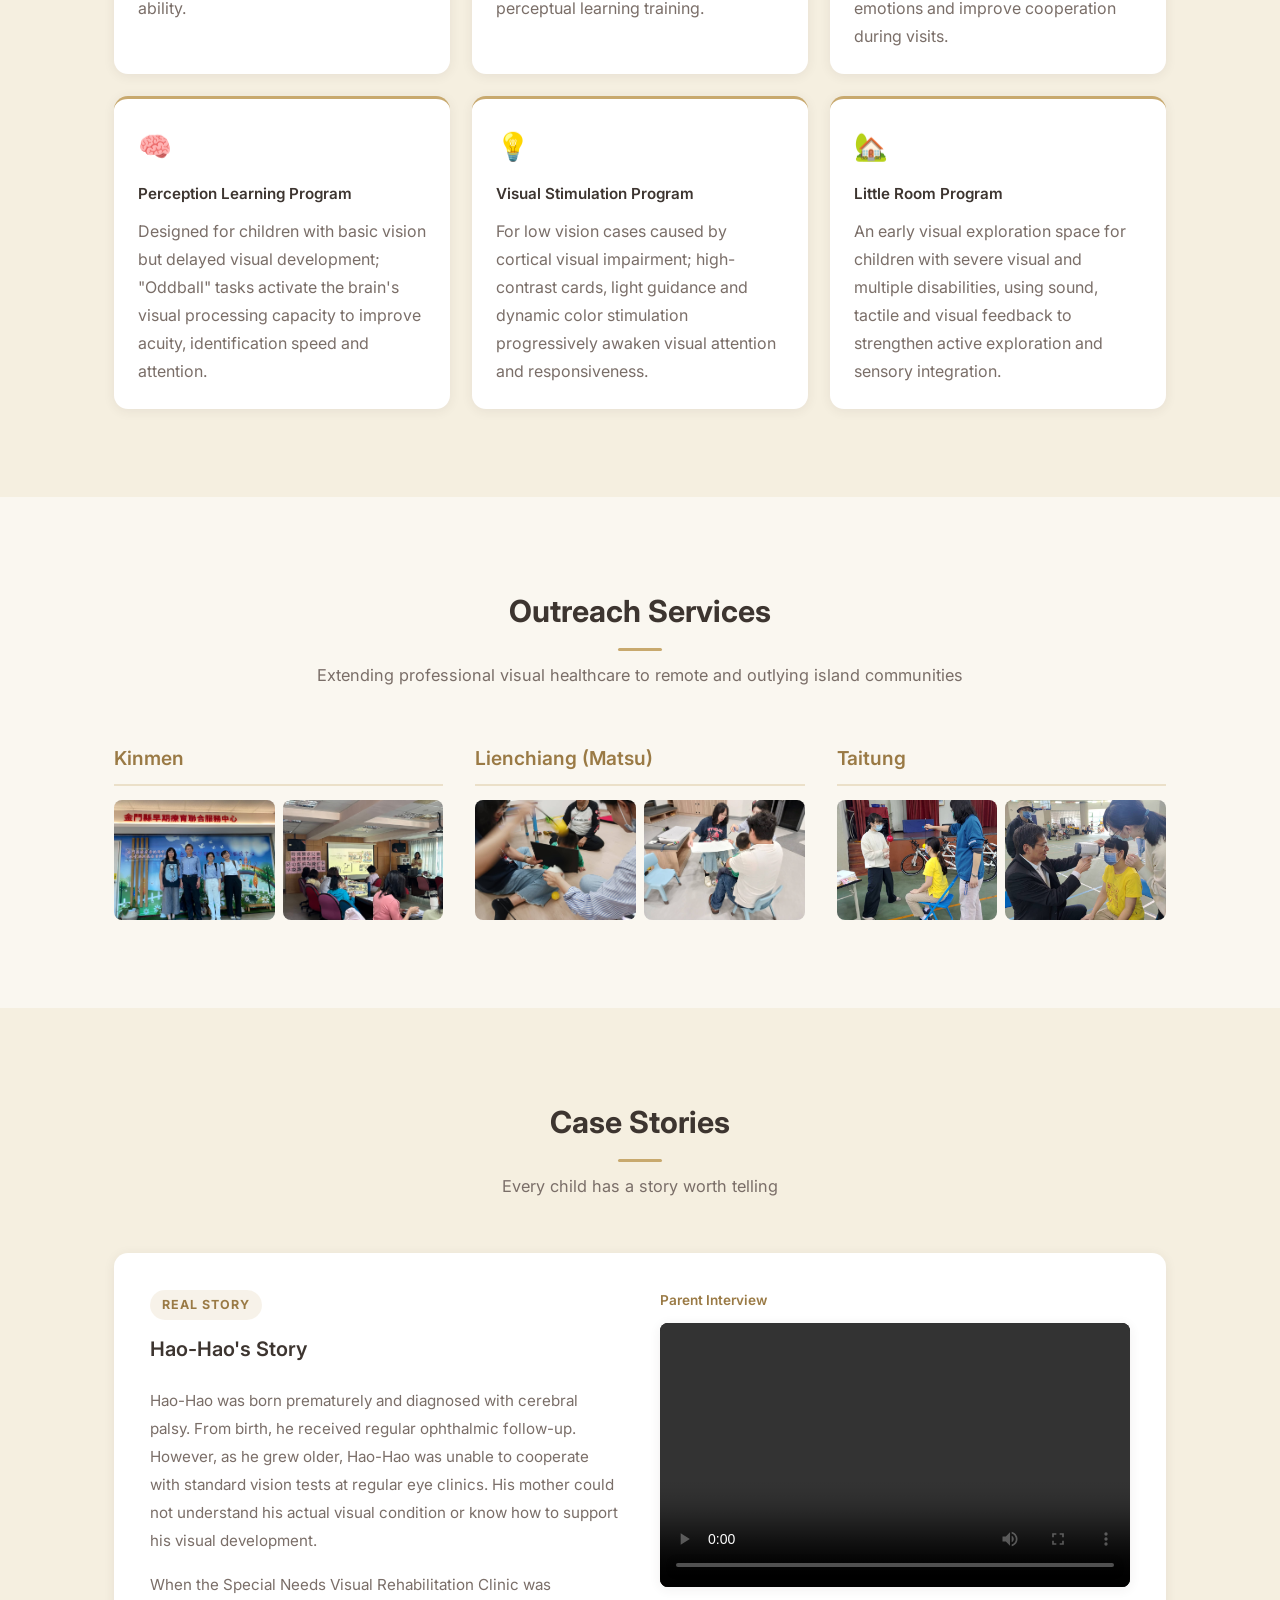
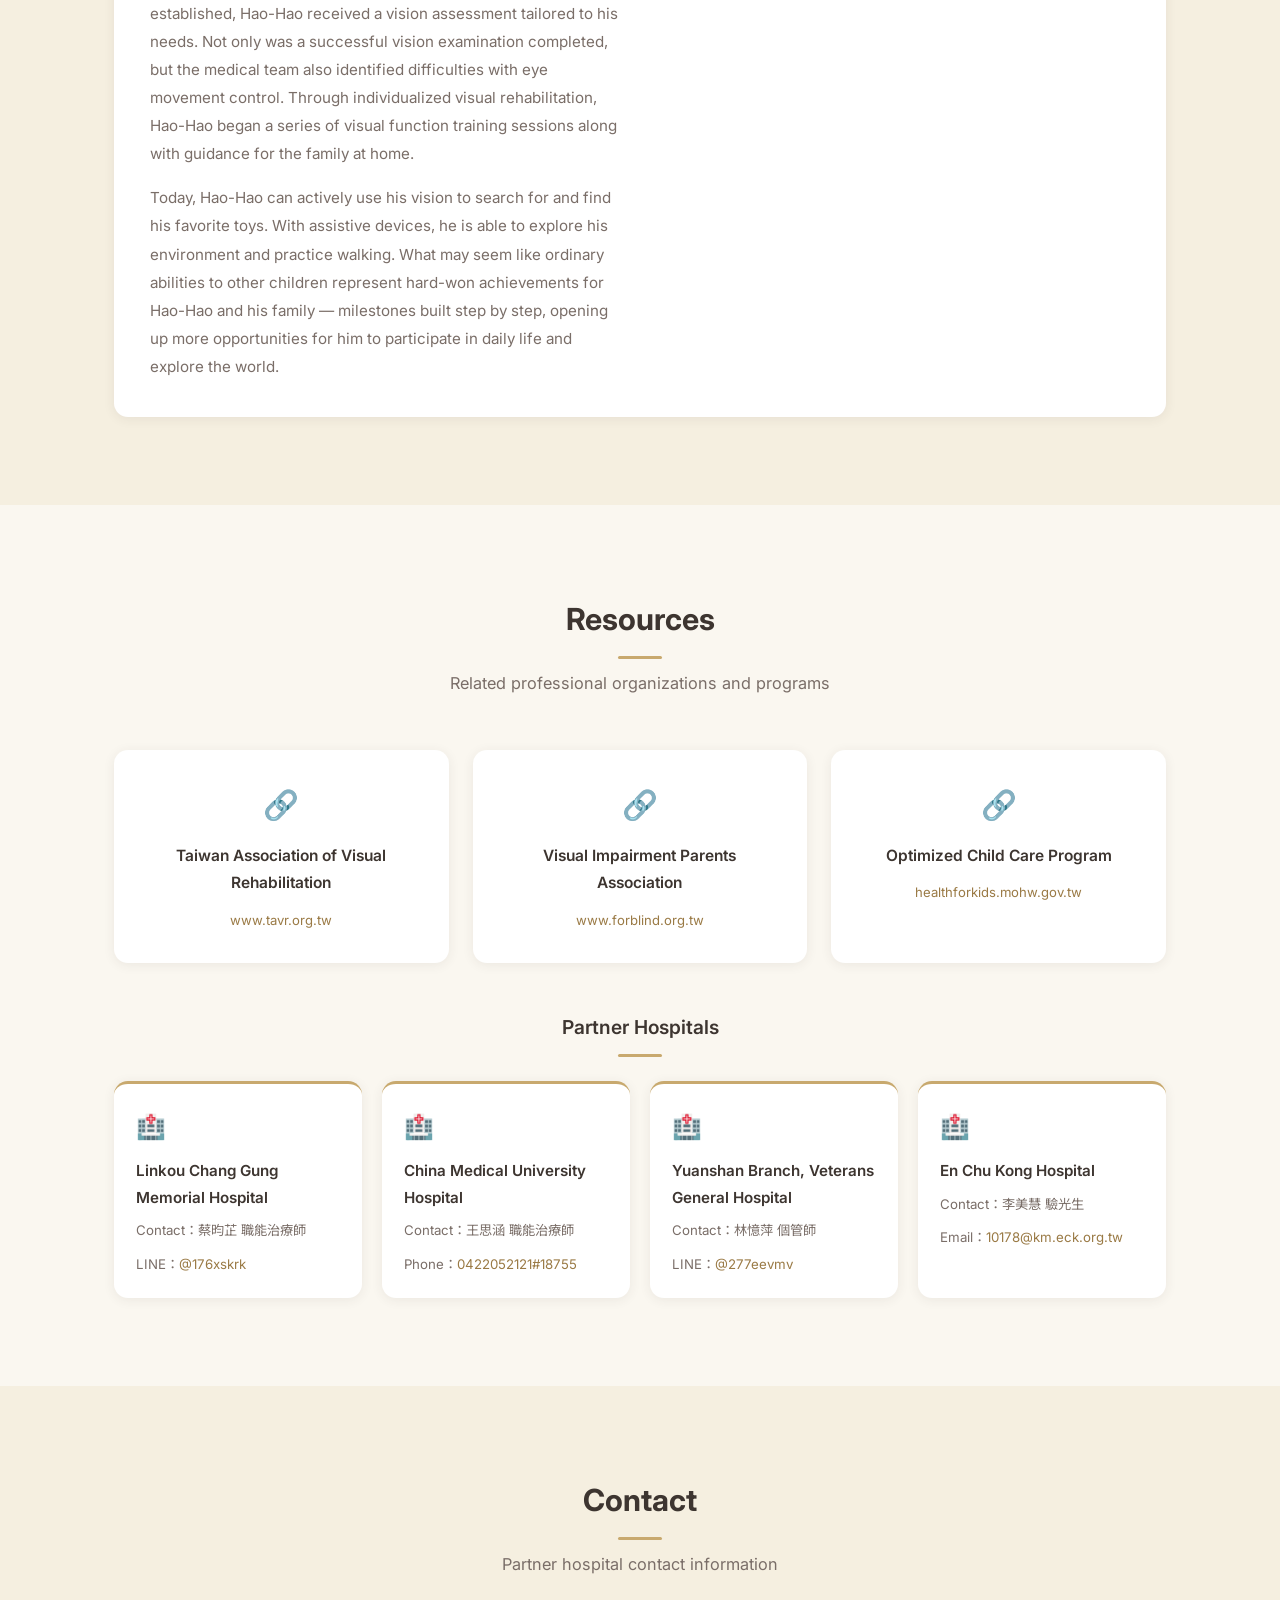
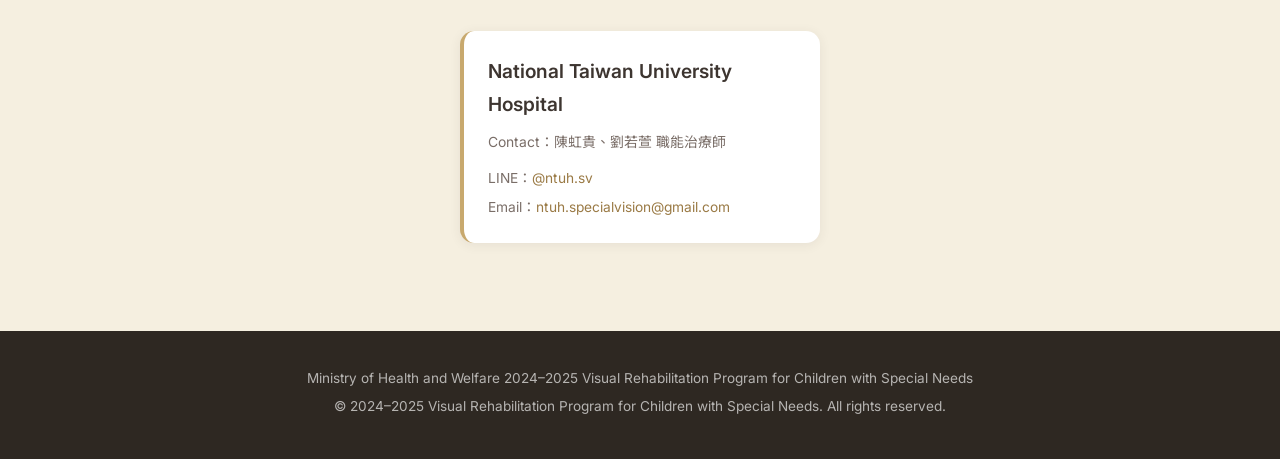
==== commit 5c5ca6cd: "refactor: 將 4 家合作醫院移至資源連結，聯絡方式僅保留台大醫院" ====
--- a/index.html
+++ b/index.html
@@ -368,6 +368,42 @@
           <span class="resource-link">healthforkids.mohw.gov.tw</span>
         </a>
       </div>
+
+      <h3 class="resources-hospitals-title" data-i18n="resources.hospitals.title">計畫合作醫院</h3>
+      <div class="resources-hospitals-grid">
+        <div class="hospital-card">
+          <div class="hospital-icon">🏥</div>
+          <h4 data-i18n="contact.linkou">林口長庚紀念醫院</h4>
+          <p class="hospital-person"><span data-i18n="contact.person">聯絡人</span>：蔡昀芷 職能治療師</p>
+          <div class="hospital-methods">
+            <p>LINE：<a href="https://line.me/R/ti/p/@176xskrk" target="_blank" rel="noopener">@176xskrk</a></p>
+          </div>
+        </div>
+        <div class="hospital-card">
+          <div class="hospital-icon">🏥</div>
+          <h4 data-i18n="contact.cmu">中國醫藥大學附設醫院</h4>
+          <p class="hospital-person"><span data-i18n="contact.person">聯絡人</span>：王思涵 職能治療師</p>
+          <div class="hospital-methods">
+            <p><span data-i18n="contact.phone">電話</span>：<a href="tel:0422052121">0422052121#18755</a></p>
+          </div>
+        </div>
+        <div class="hospital-card">
+          <div class="hospital-icon">🏥</div>
+          <h4 data-i18n="contact.vghy">榮民總醫院員山分院</h4>
+          <p class="hospital-person"><span data-i18n="contact.person">聯絡人</span>：林憶萍 個管師</p>
+          <div class="hospital-methods">
+            <p>LINE：<a href="https://line.me/R/ti/p/@277eevmv" target="_blank" rel="noopener">@277eevmv</a></p>
+          </div>
+        </div>
+        <div class="hospital-card">
+          <div class="hospital-icon">🏥</div>
+          <h4 data-i18n="contact.eck">恩主公醫院</h4>
+          <p class="hospital-person"><span data-i18n="contact.person">聯絡人</span>：李美慧 驗光生</p>
+          <div class="hospital-methods">
+            <p>Email：<a href="mailto:10178@km.eck.org.tw">10178@km.eck.org.tw</a></p>
+          </div>
+        </div>
+      </div>
     </div>
   </section>
 
@@ -378,7 +414,7 @@
         <h2 data-i18n="contact.title">聯絡方式</h2>
         <p data-i18n="contact.subtitle">計畫合作醫院聯絡資訊</p>
       </div>
-      <div class="contact-grid">
+      <div class="contact-single">
         <div class="contact-card">
           <h3 data-i18n="contact.ntuh">台大醫院</h3>
           <p class="contact-person"><span data-i18n="contact.person">聯絡人</span>：陳虹貴、劉若萱 職能治療師</p>
@@ -387,34 +423,6 @@
             <p>Email：<a href="mailto:ntuh.specialvision@gmail.com">ntuh.specialvision@gmail.com</a></p>
           </div>
         </div>
-        <div class="contact-card">
-          <h3 data-i18n="contact.linkou">林口長庚紀念醫院</h3>
-          <p class="contact-person"><span data-i18n="contact.person">聯絡人</span>：蔡昀芷 職能治療師</p>
-          <div class="contact-methods">
-            <p>LINE：<a href="https://line.me/R/ti/p/@176xskrk" target="_blank" rel="noopener">@176xskrk</a></p>
-          </div>
-        </div>
-        <div class="contact-card">
-          <h3 data-i18n="contact.cmu">中國醫藥大學附設醫院</h3>
-          <p class="contact-person"><span data-i18n="contact.person">聯絡人</span>：王思涵 職能治療師</p>
-          <div class="contact-methods">
-            <p><span data-i18n="contact.phone">電話</span>：<a href="tel:0422052121">0422052121#18755</a></p>
-          </div>
-        </div>
-        <div class="contact-card">
-          <h3 data-i18n="contact.vghy">榮民總醫院員山分院</h3>
-          <p class="contact-person"><span data-i18n="contact.person">聯絡人</span>：林憶萍 個管師</p>
-          <div class="contact-methods">
-            <p>LINE：<a href="https://line.me/R/ti/p/@277eevmv" target="_blank" rel="noopener">@277eevmv</a></p>
-          </div>
-        </div>
-        <div class="contact-card">
-          <h3 data-i18n="contact.eck">恩主公醫院</h3>
-          <p class="contact-person"><span data-i18n="contact.person">聯絡人</span>：李美慧 驗光生</p>
-          <div class="contact-methods">
-            <p>Email：<a href="mailto:10178@km.eck.org.tw">10178@km.eck.org.tw</a></p>
-          </div>
-        </div>
       </div>
     </div>
   </section>
--- a/css/style.css
+++ b/css/style.css
@@ -319,7 +319,38 @@
 .resource-card h3 { color: var(--text); font-size: .97rem; margin-bottom: 8px; }
 .resource-link { color: var(--primary-dark); font-size: .82rem; }
 
+/* ── Resources — Hospitals ────────────────────────────── */
+.resources-hospitals-title {
+  color: var(--text); margin: 48px 0 24px; text-align: center;
+}
+.resources-hospitals-title::after {
+  content: ''; display: block; width: 44px; height: 3px;
+  background: var(--primary); border-radius: 2px; margin: 10px auto 0;
+}
+.resources-hospitals-grid {
+  display: grid; grid-template-columns: repeat(4, 1fr); gap: 20px;
+}
+.hospital-card {
+  background: var(--white); border-radius: var(--radius);
+  padding: 22px; box-shadow: var(--shadow);
+  border-top: 3px solid var(--primary);
+}
+.hospital-icon { font-size: 1.5rem; margin-bottom: 10px; }
+.hospital-card h4 { color: var(--text); margin-bottom: 8px; font-size: .95rem; }
+.hospital-person { color: var(--text-light); font-size: .83rem; margin-bottom: 10px; }
+.hospital-methods { display: flex; flex-direction: column; gap: 4px; }
+.hospital-methods p { font-size: .83rem; color: var(--text-light); }
+.hospital-methods a { color: var(--primary-dark); }
+
+@media (max-width: 960px) {
+  .resources-hospitals-grid { grid-template-columns: repeat(2, 1fr); }
+}
+@media (max-width: 640px) {
+  .resources-hospitals-grid { grid-template-columns: 1fr; }
+}
+
 /* ── Contact ──────────────────────────────────────────── */
+.contact-single { max-width: 360px; margin: 0 auto; }
 .contact-grid {
   display: grid;
   grid-template-columns: repeat(3, 1fr);
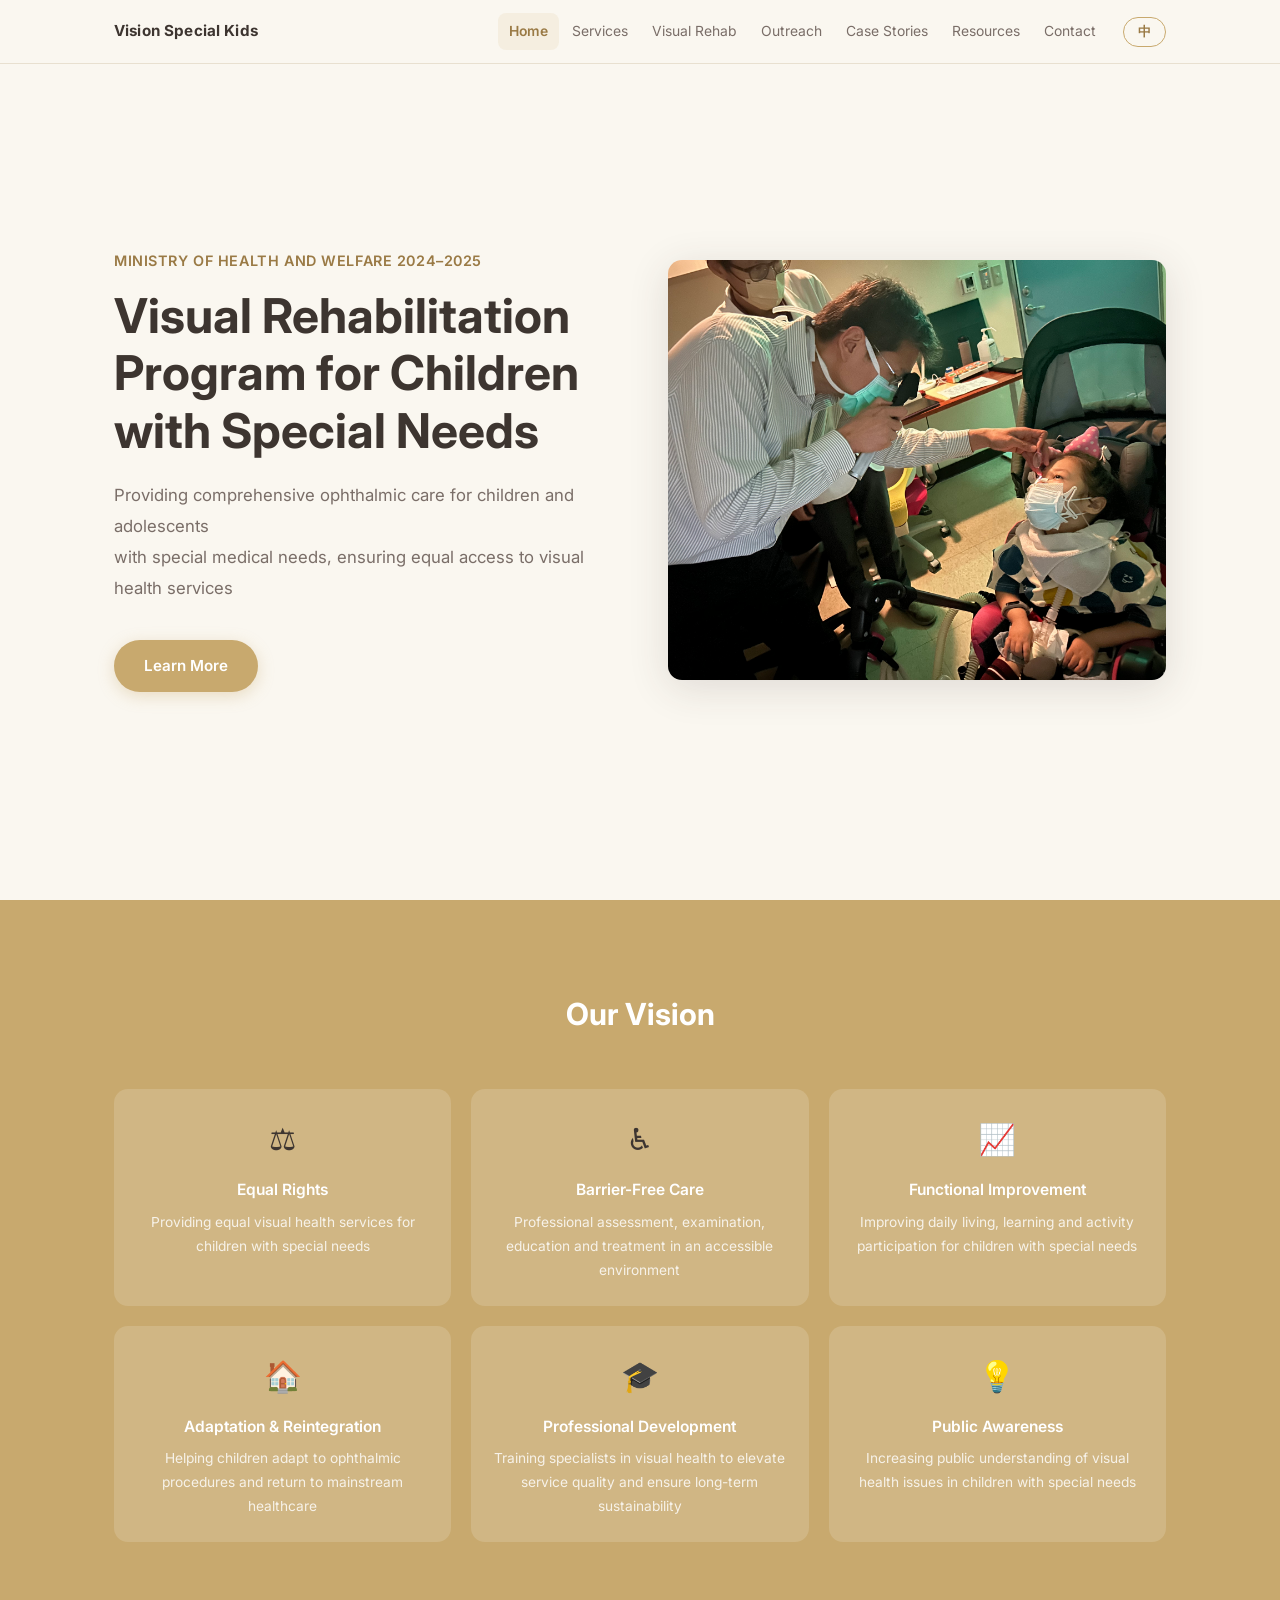
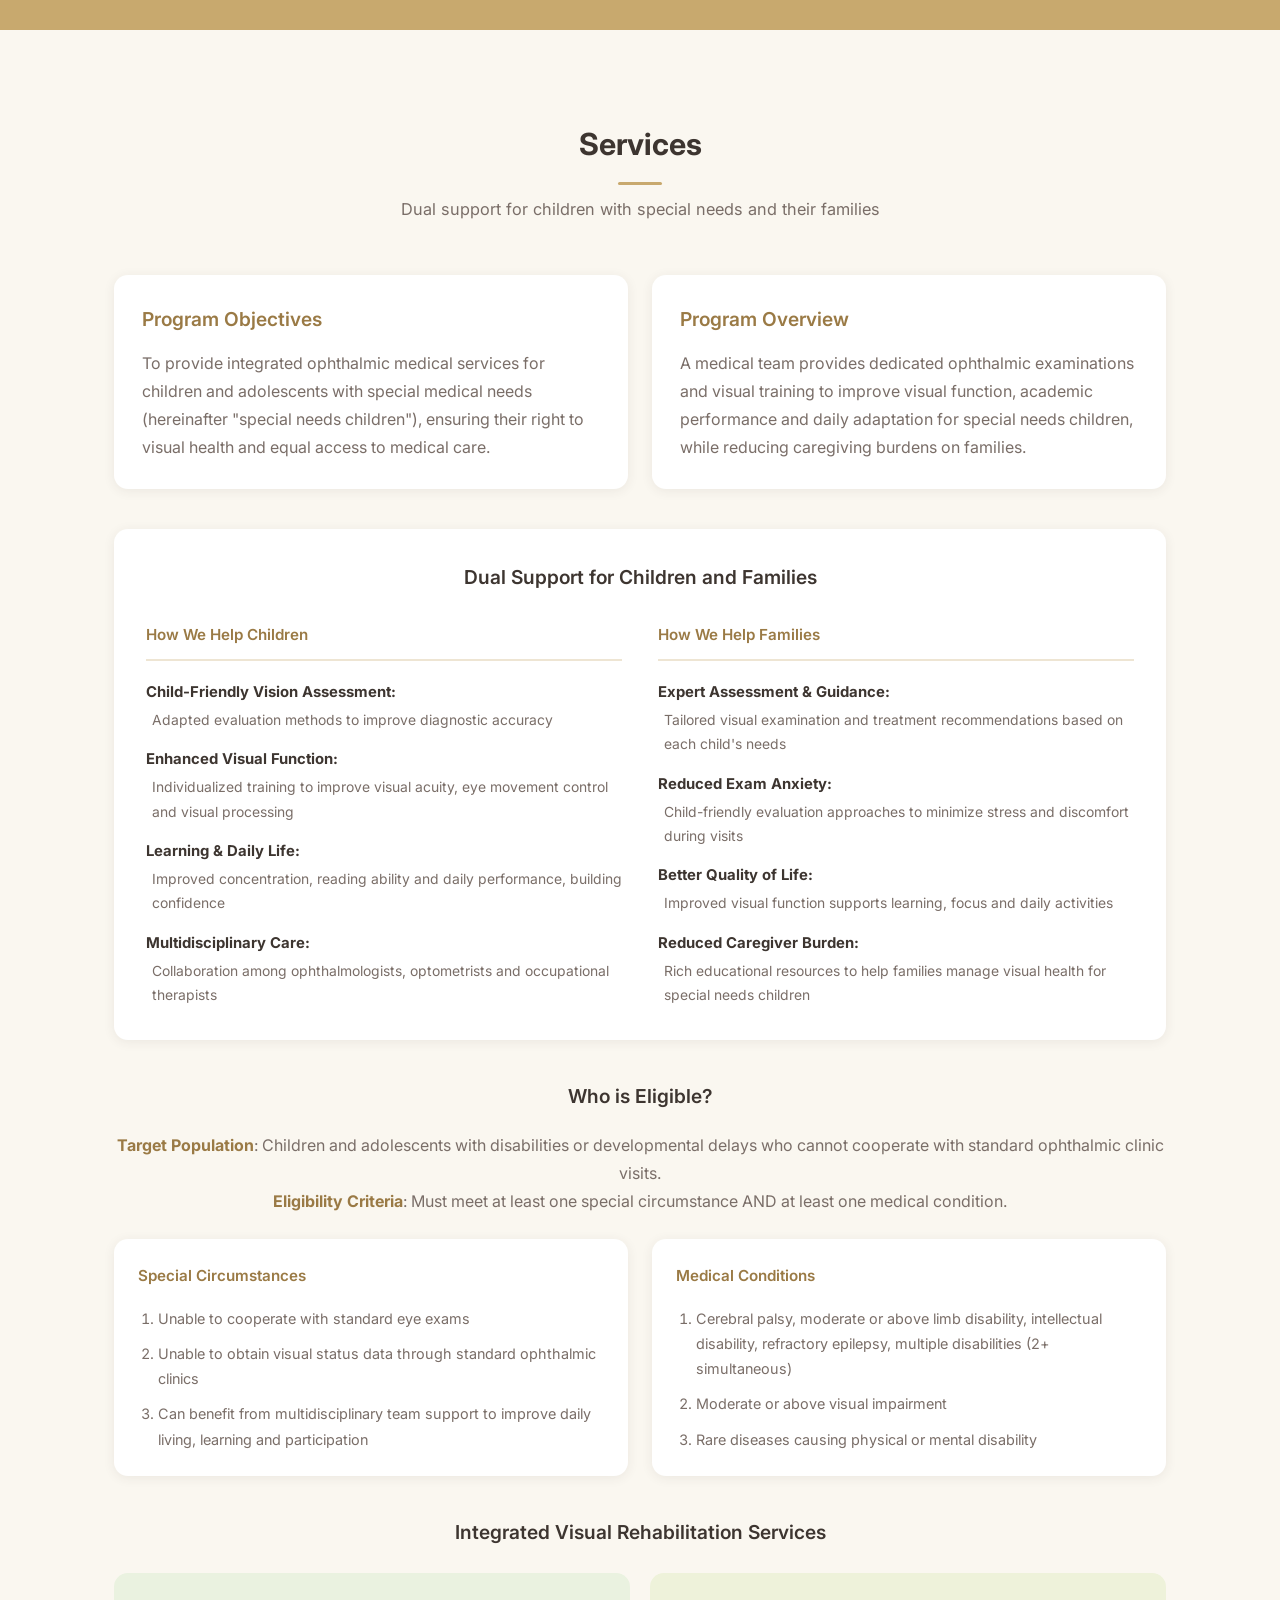
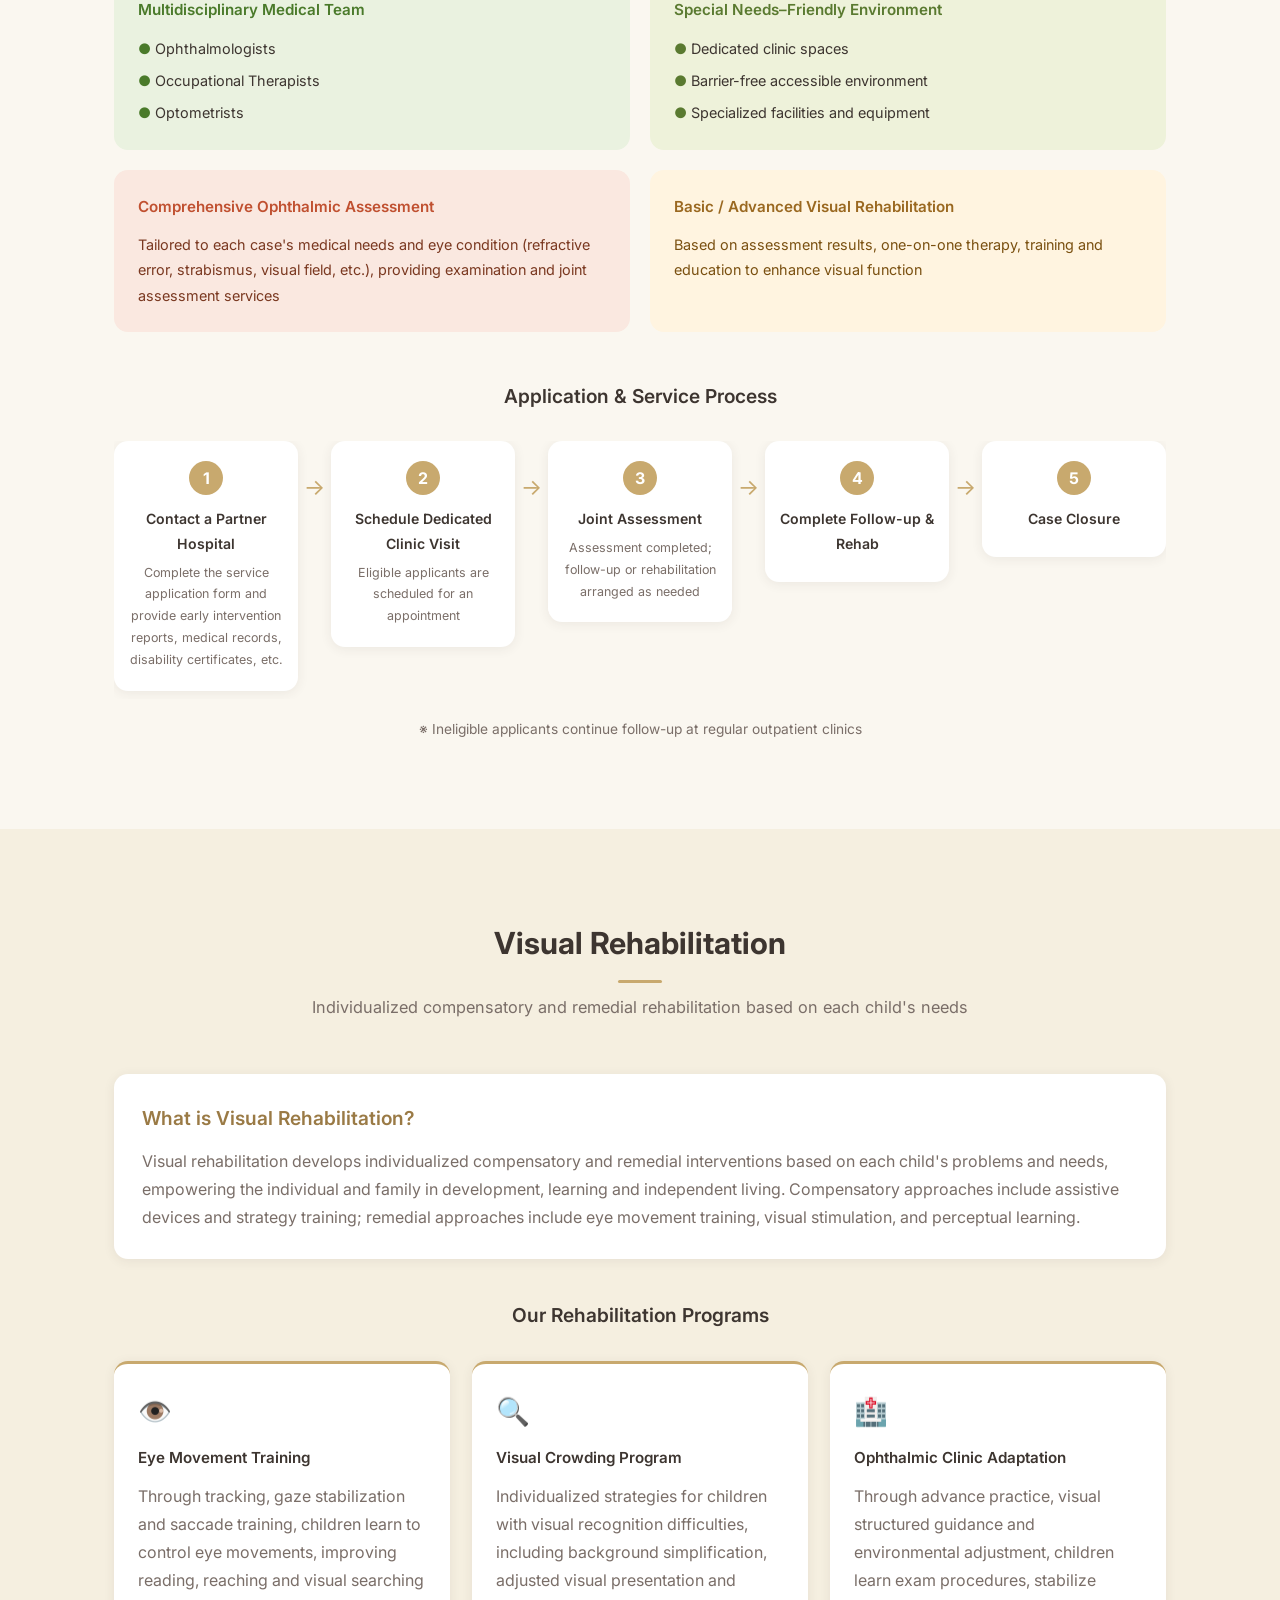
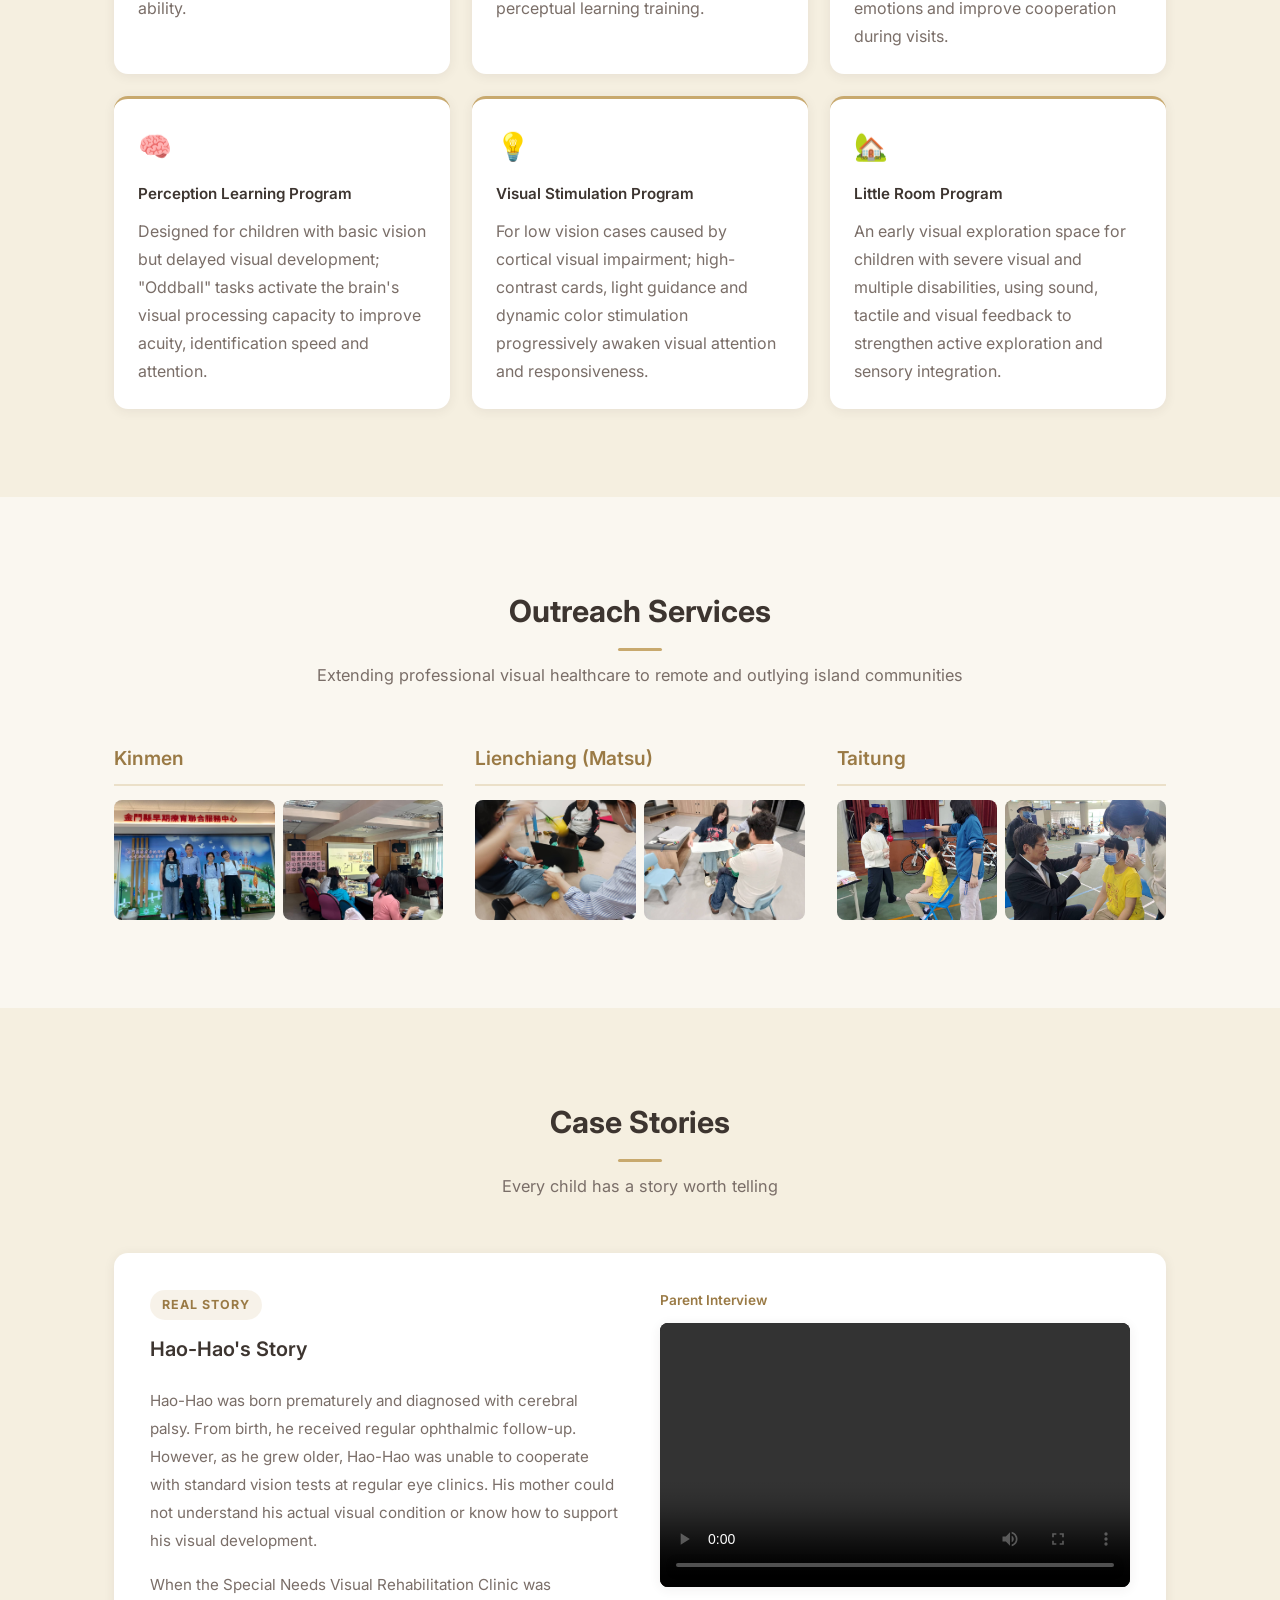
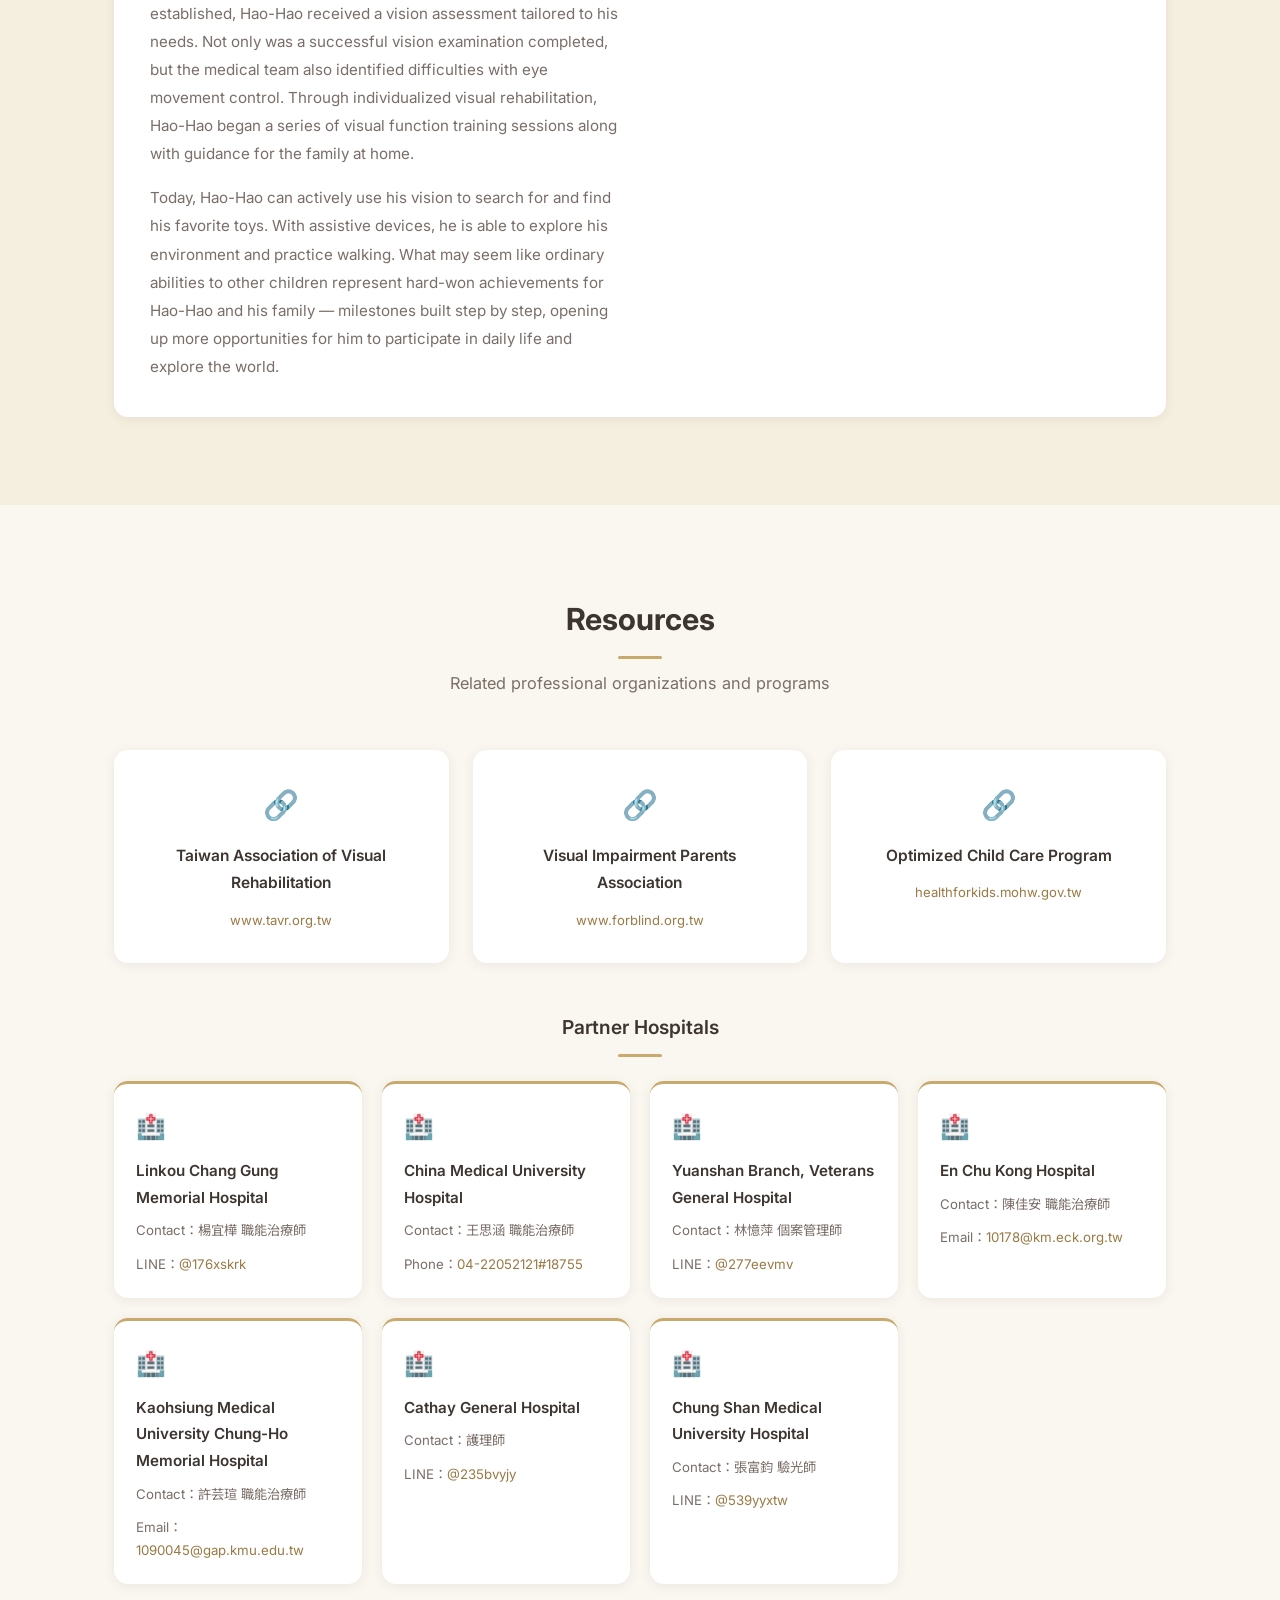
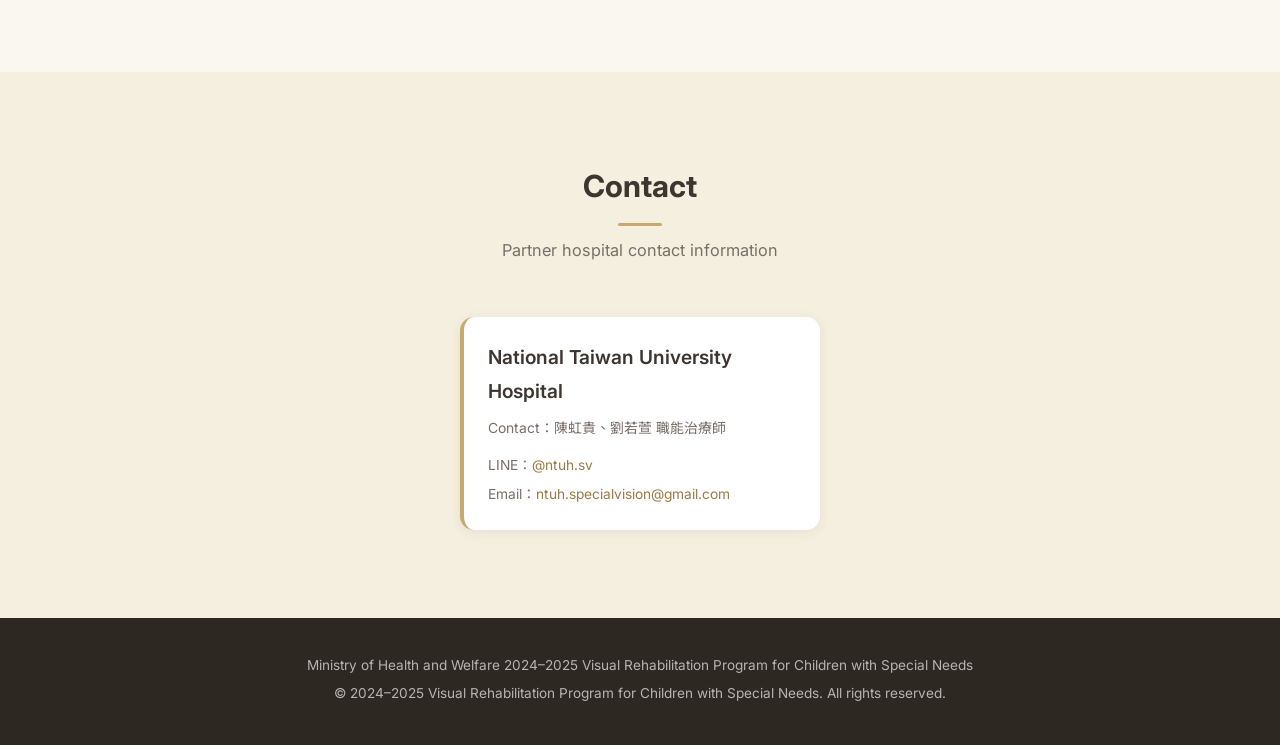
==== commit 87687322: "feat: 更新合作醫院名單（更新聯絡人、新增高醫附院/耕莘/中山醫大）" ====
--- a/index.html
+++ b/index.html
@@ -373,8 +373,8 @@
       <div class="resources-hospitals-grid">
         <div class="hospital-card">
           <div class="hospital-icon">🏥</div>
-          <h4 data-i18n="contact.linkou">林口長庚紀念醫院</h4>
-          <p class="hospital-person"><span data-i18n="contact.person">聯絡人</span>：蔡昀芷 職能治療師</p>
+          <h4 data-i18n="contact.linkou">林口長庚醫院</h4>
+          <p class="hospital-person"><span data-i18n="contact.person">聯絡人</span>：楊宜樺 職能治療師</p>
           <div class="hospital-methods">
             <p>LINE：<a href="https://line.me/R/ti/p/@176xskrk" target="_blank" rel="noopener">@176xskrk</a></p>
           </div>
@@ -384,13 +384,13 @@
           <h4 data-i18n="contact.cmu">中國醫藥大學附設醫院</h4>
           <p class="hospital-person"><span data-i18n="contact.person">聯絡人</span>：王思涵 職能治療師</p>
           <div class="hospital-methods">
-            <p><span data-i18n="contact.phone">電話</span>：<a href="tel:0422052121">0422052121#18755</a></p>
+            <p><span data-i18n="contact.phone">電話</span>：<a href="tel:0422052121">04-22052121#18755</a></p>
           </div>
         </div>
         <div class="hospital-card">
           <div class="hospital-icon">🏥</div>
           <h4 data-i18n="contact.vghy">榮民總醫院員山分院</h4>
-          <p class="hospital-person"><span data-i18n="contact.person">聯絡人</span>：林憶萍 個管師</p>
+          <p class="hospital-person"><span data-i18n="contact.person">聯絡人</span>：林憶萍 個案管理師</p>
           <div class="hospital-methods">
             <p>LINE：<a href="https://line.me/R/ti/p/@277eevmv" target="_blank" rel="noopener">@277eevmv</a></p>
           </div>
@@ -398,9 +398,33 @@
         <div class="hospital-card">
           <div class="hospital-icon">🏥</div>
           <h4 data-i18n="contact.eck">恩主公醫院</h4>
-          <p class="hospital-person"><span data-i18n="contact.person">聯絡人</span>：李美慧 驗光生</p>
+          <p class="hospital-person"><span data-i18n="contact.person">聯絡人</span>：陳佳安 職能治療師</p>
           <div class="hospital-methods">
             <p>Email：<a href="mailto:10178@km.eck.org.tw">10178@km.eck.org.tw</a></p>
+          </div>
+        </div>
+        <div class="hospital-card">
+          <div class="hospital-icon">🏥</div>
+          <h4 data-i18n="contact.kmuh">高雄醫學大學附設中和紀念醫院</h4>
+          <p class="hospital-person"><span data-i18n="contact.person">聯絡人</span>：許芸瑄 職能治療師</p>
+          <div class="hospital-methods">
+            <p>Email：<a href="mailto:1090045@gap.kmu.edu.tw">1090045@gap.kmu.edu.tw</a></p>
+          </div>
+        </div>
+        <div class="hospital-card">
+          <div class="hospital-icon">🏥</div>
+          <h4 data-i18n="contact.cathay">耕莘醫院</h4>
+          <p class="hospital-person"><span data-i18n="contact.person">聯絡人</span>：護理師</p>
+          <div class="hospital-methods">
+            <p>LINE：<a href="https://line.me/R/ti/p/@235bvyjy" target="_blank" rel="noopener">@235bvyjy</a></p>
+          </div>
+        </div>
+        <div class="hospital-card">
+          <div class="hospital-icon">🏥</div>
+          <h4 data-i18n="contact.csmu">中山醫學大學附設醫院</h4>
+          <p class="hospital-person"><span data-i18n="contact.person">聯絡人</span>：張富鈞 驗光師</p>
+          <div class="hospital-methods">
+            <p>LINE：<a href="https://line.me/R/ti/p/@539yyxtw" target="_blank" rel="noopener">@539yyxtw</a></p>
           </div>
         </div>
       </div>
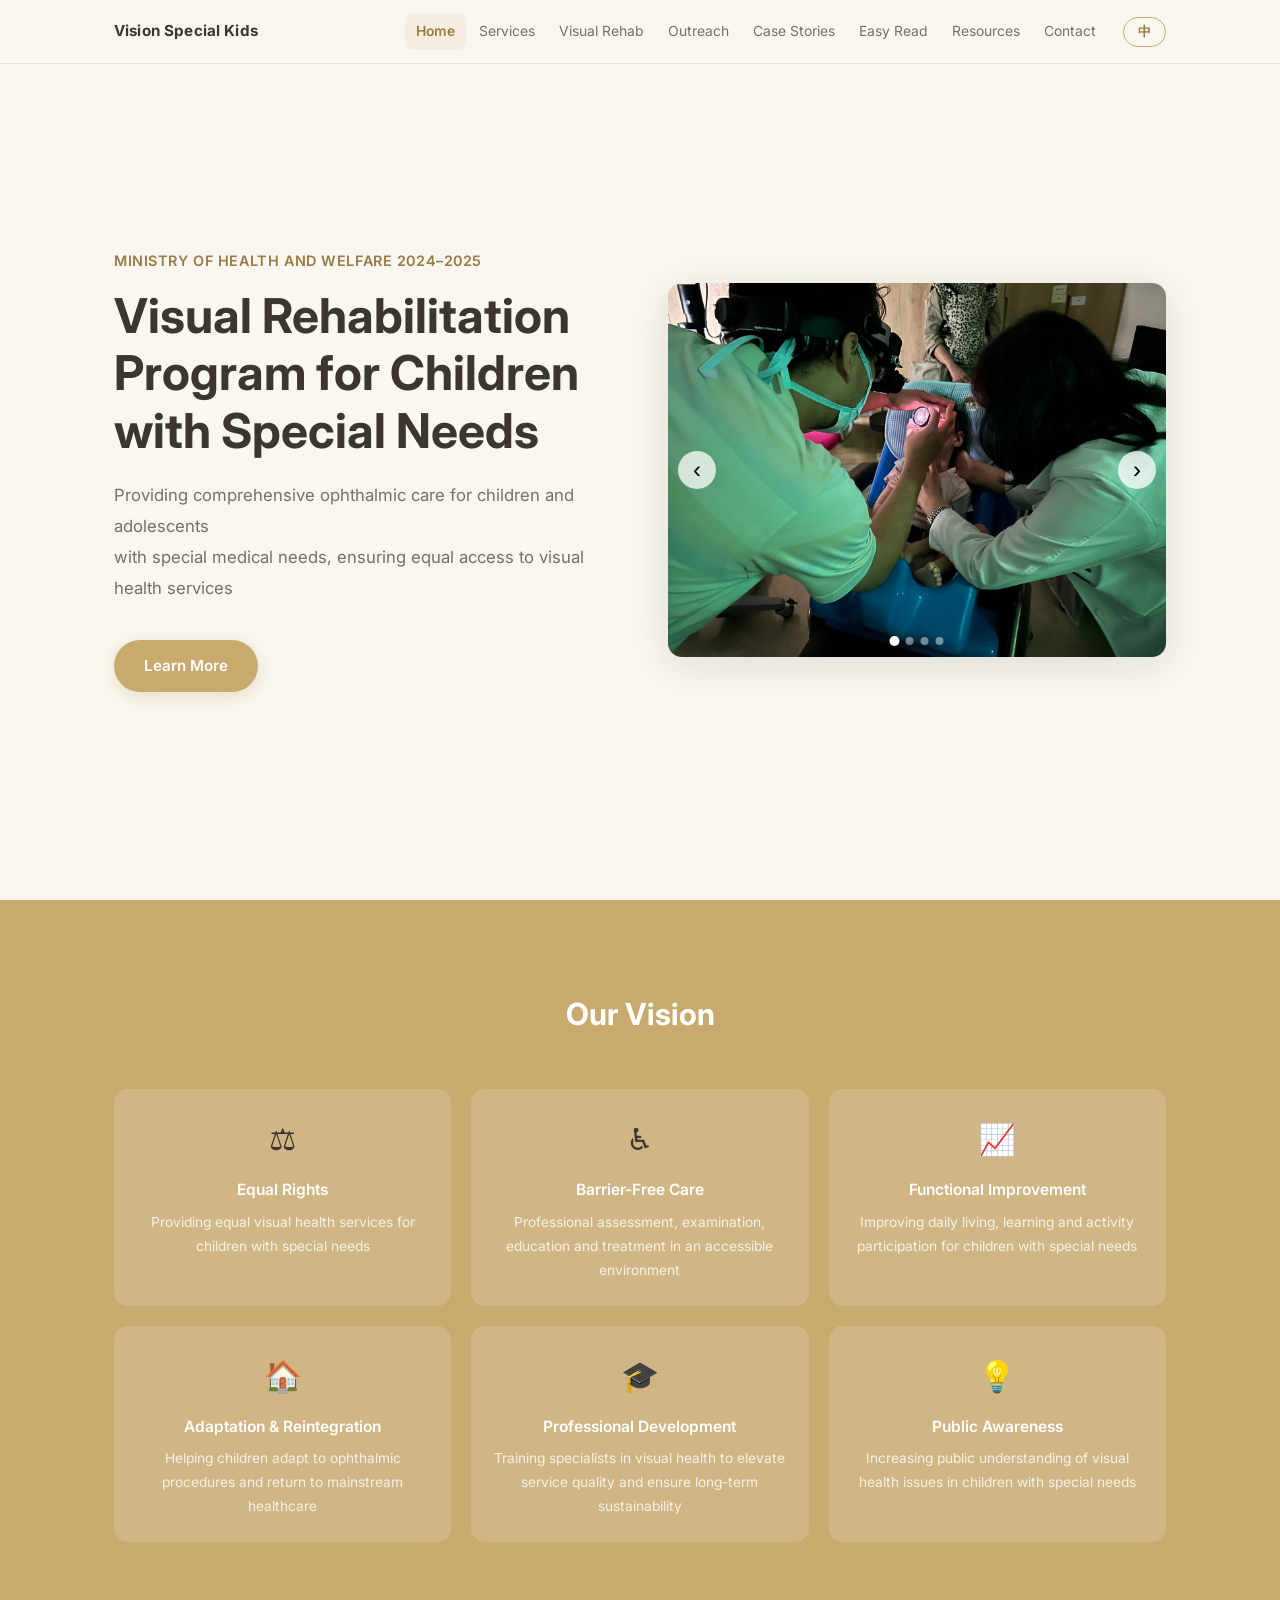
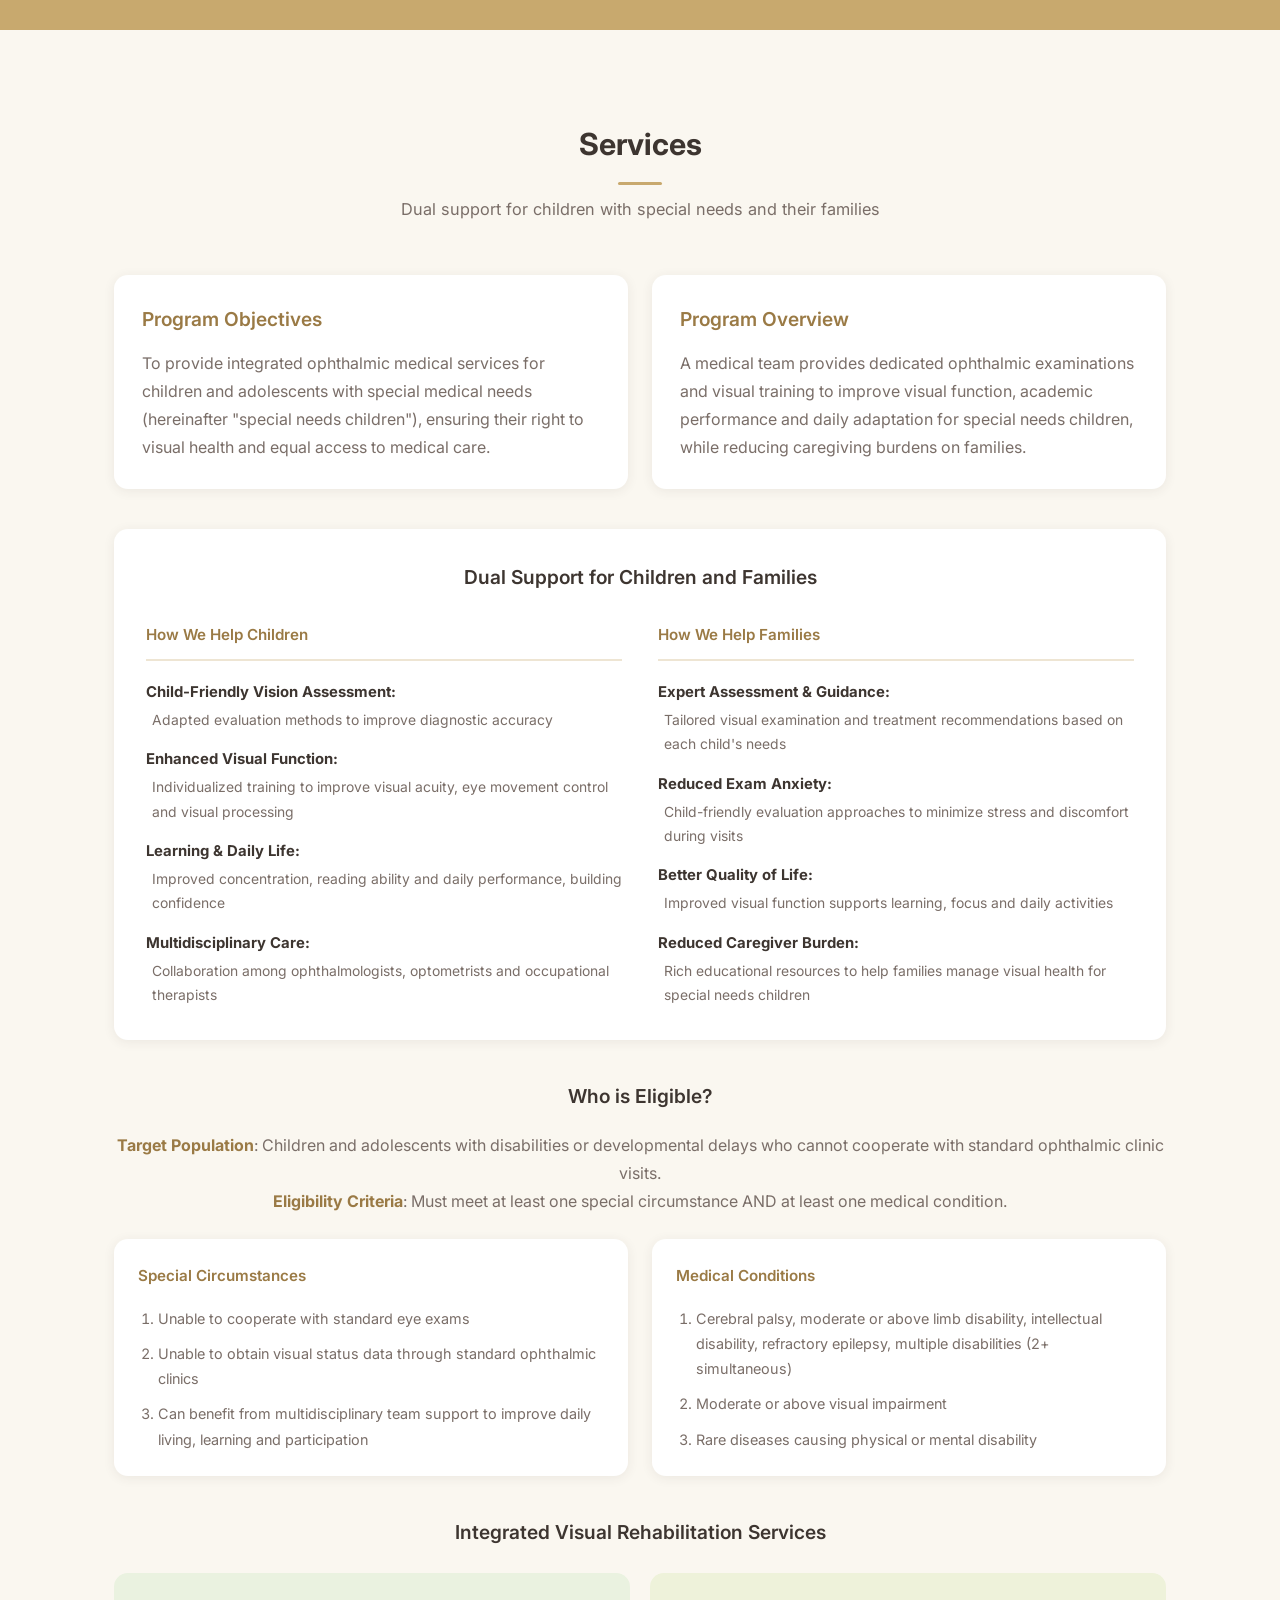
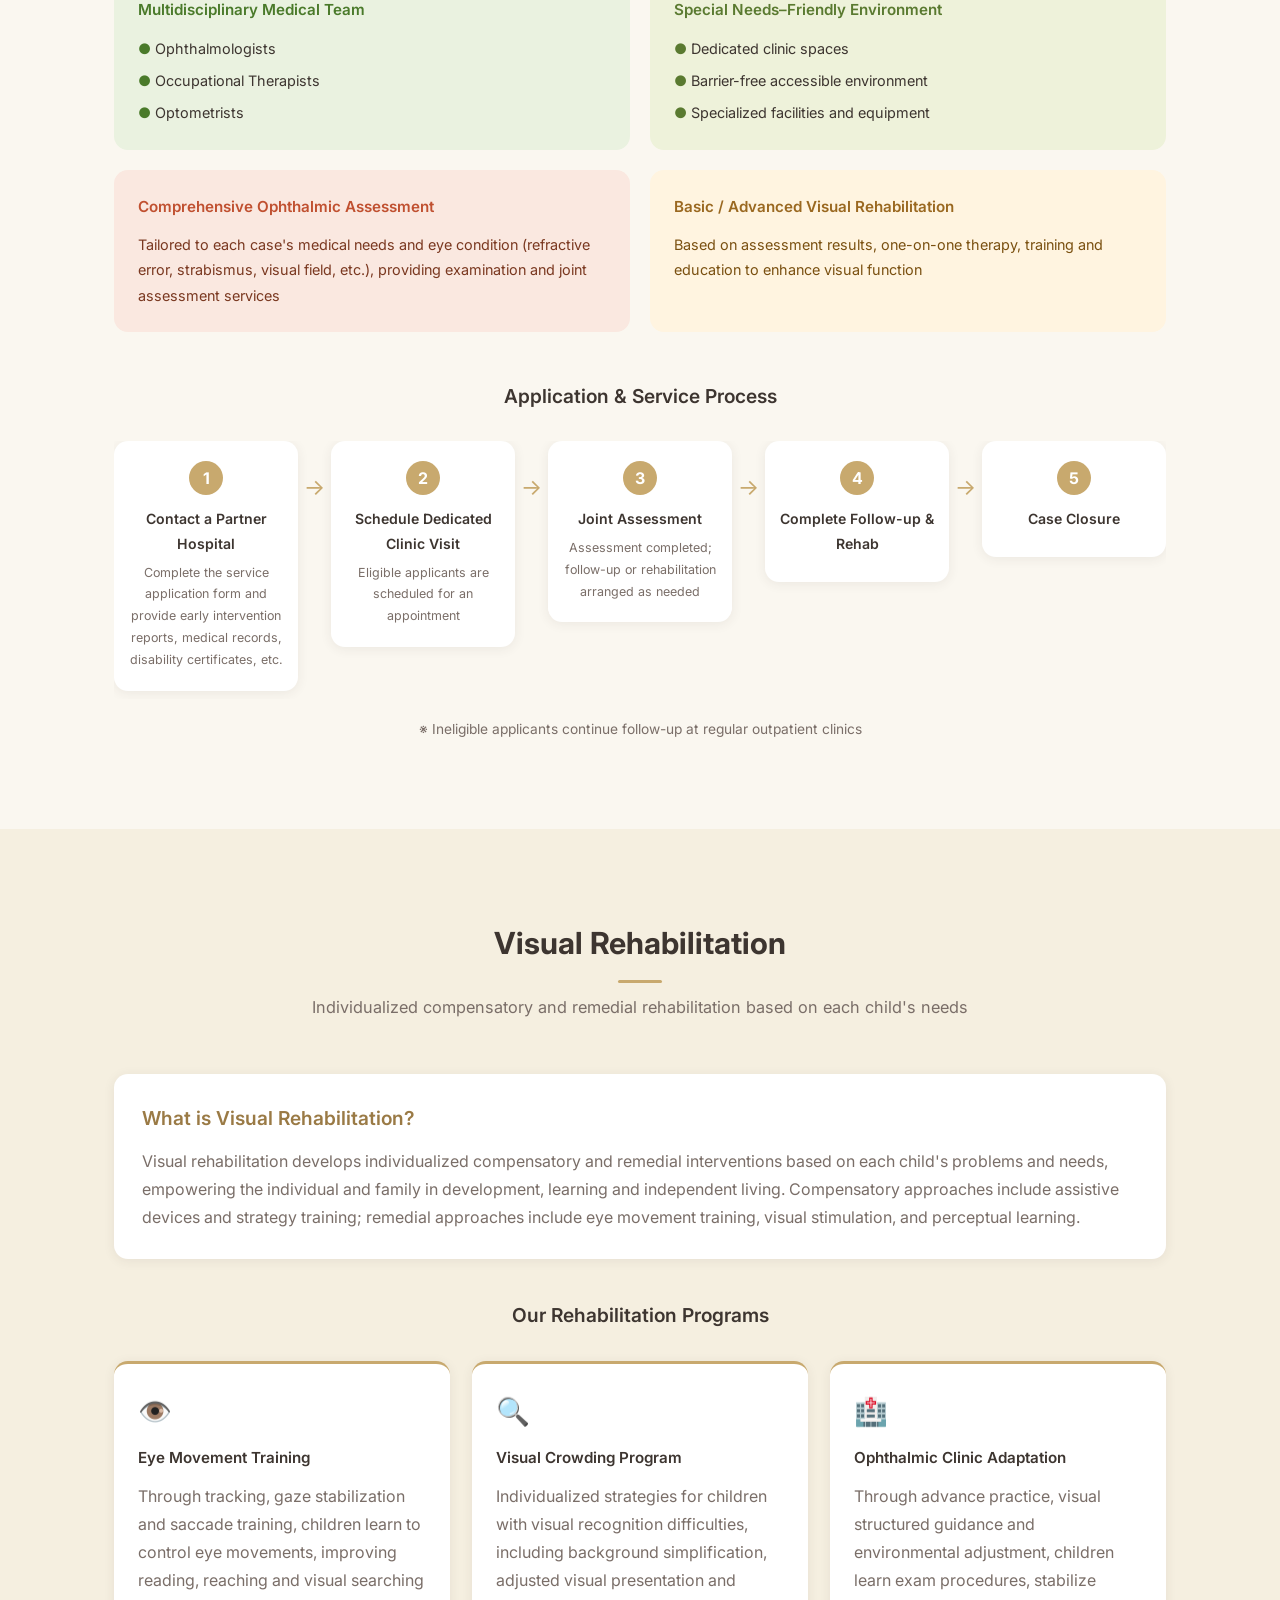
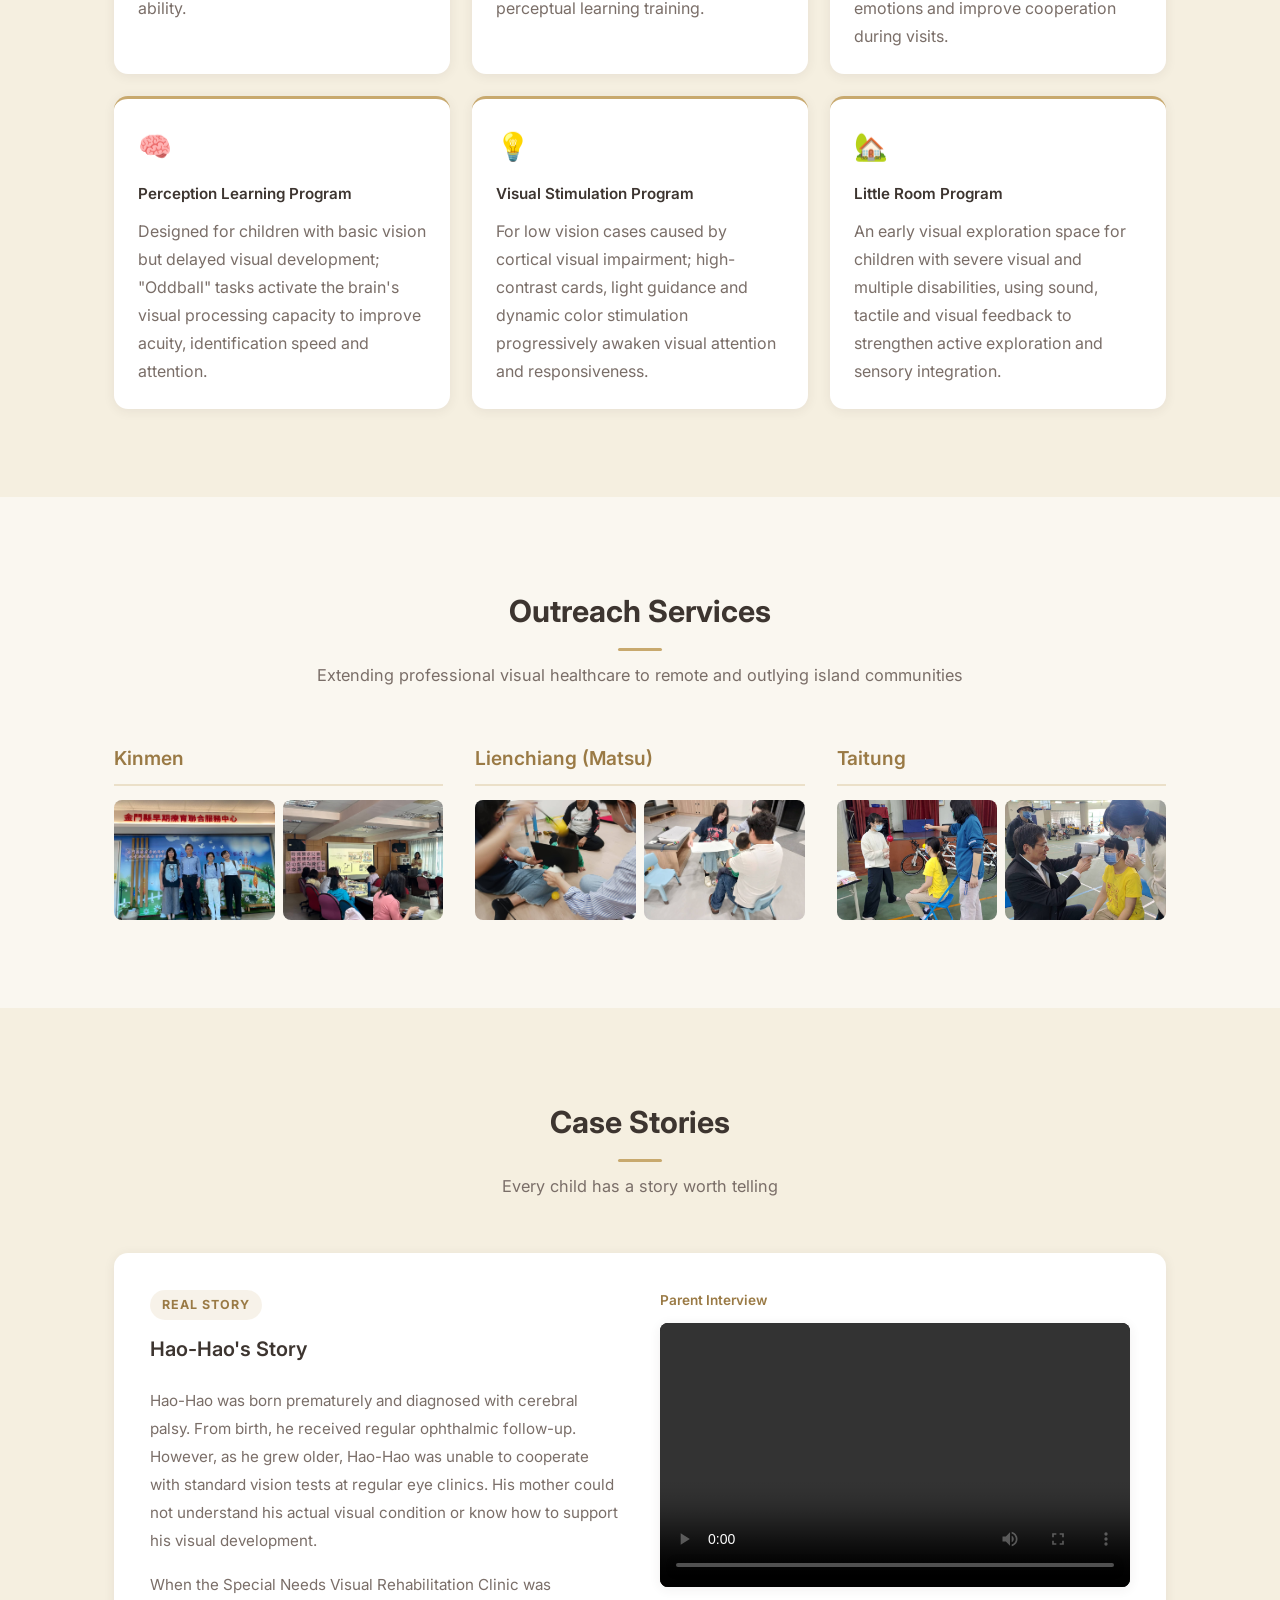
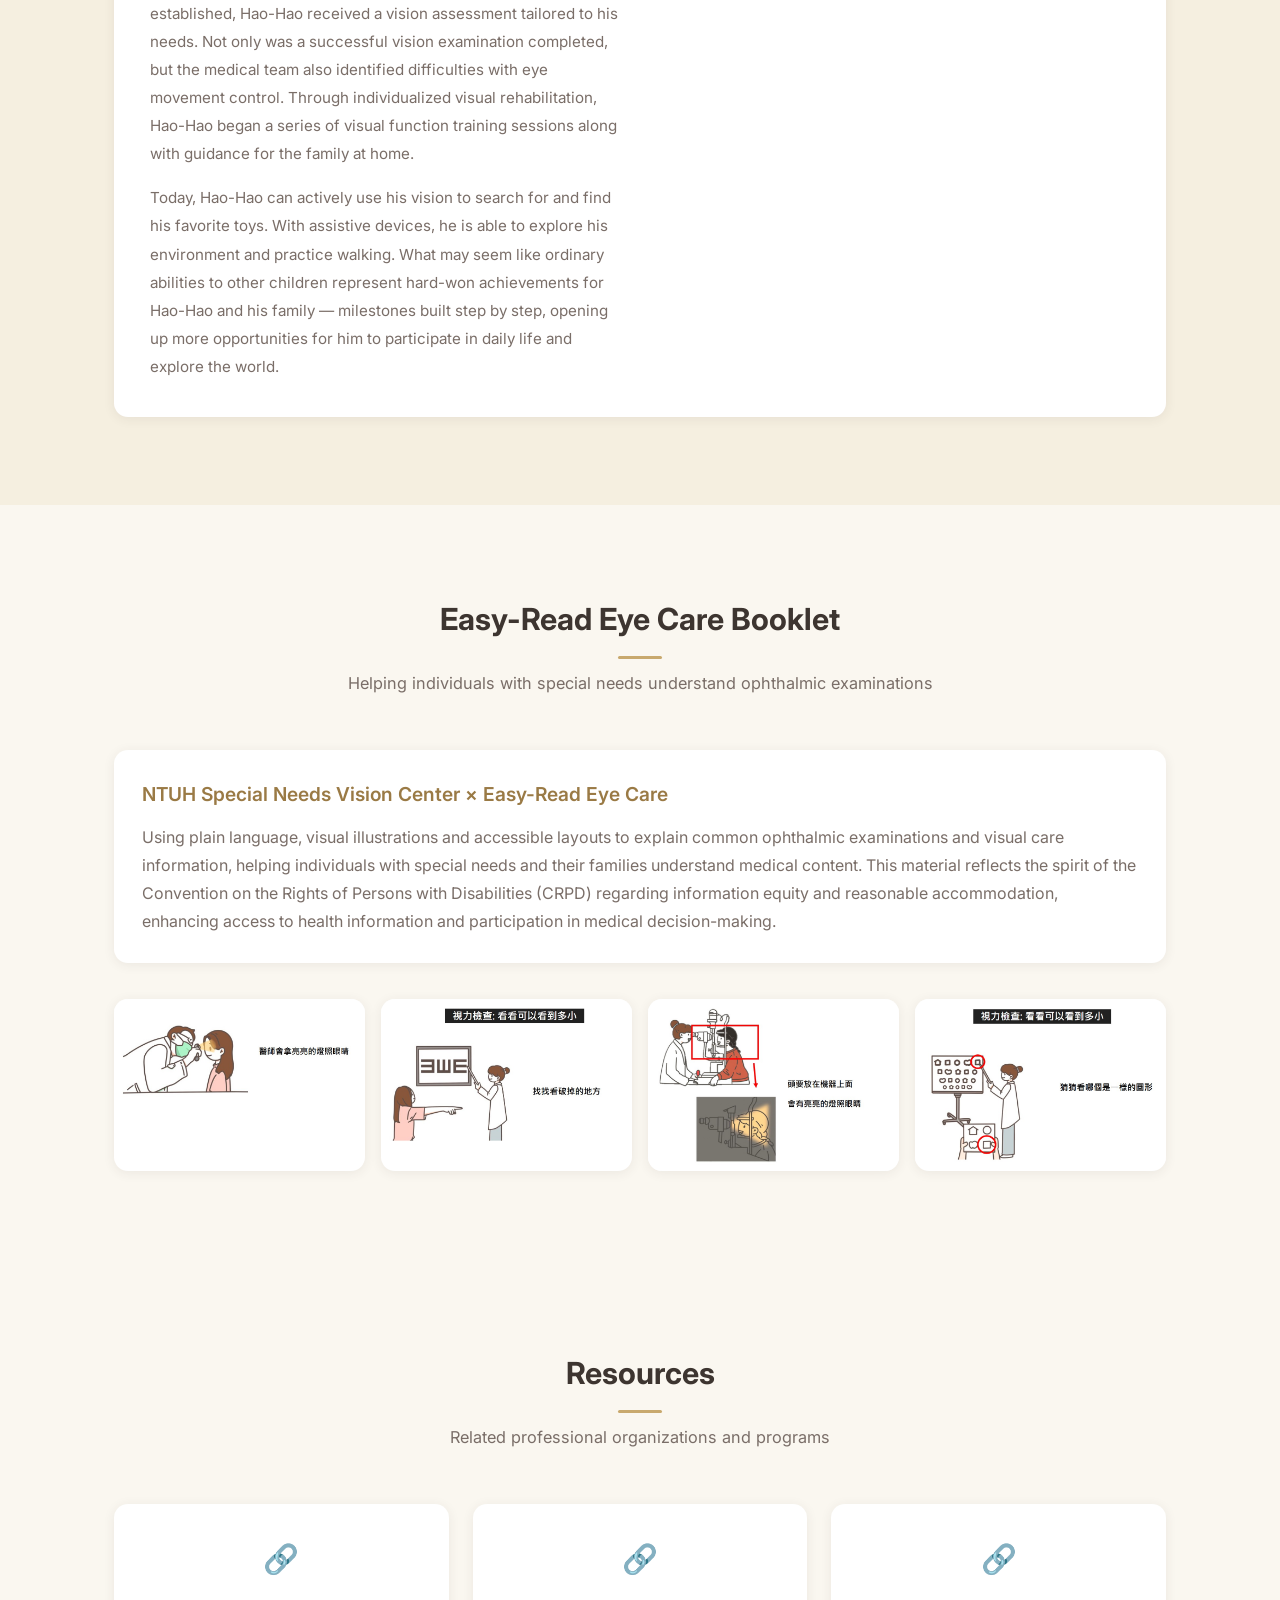
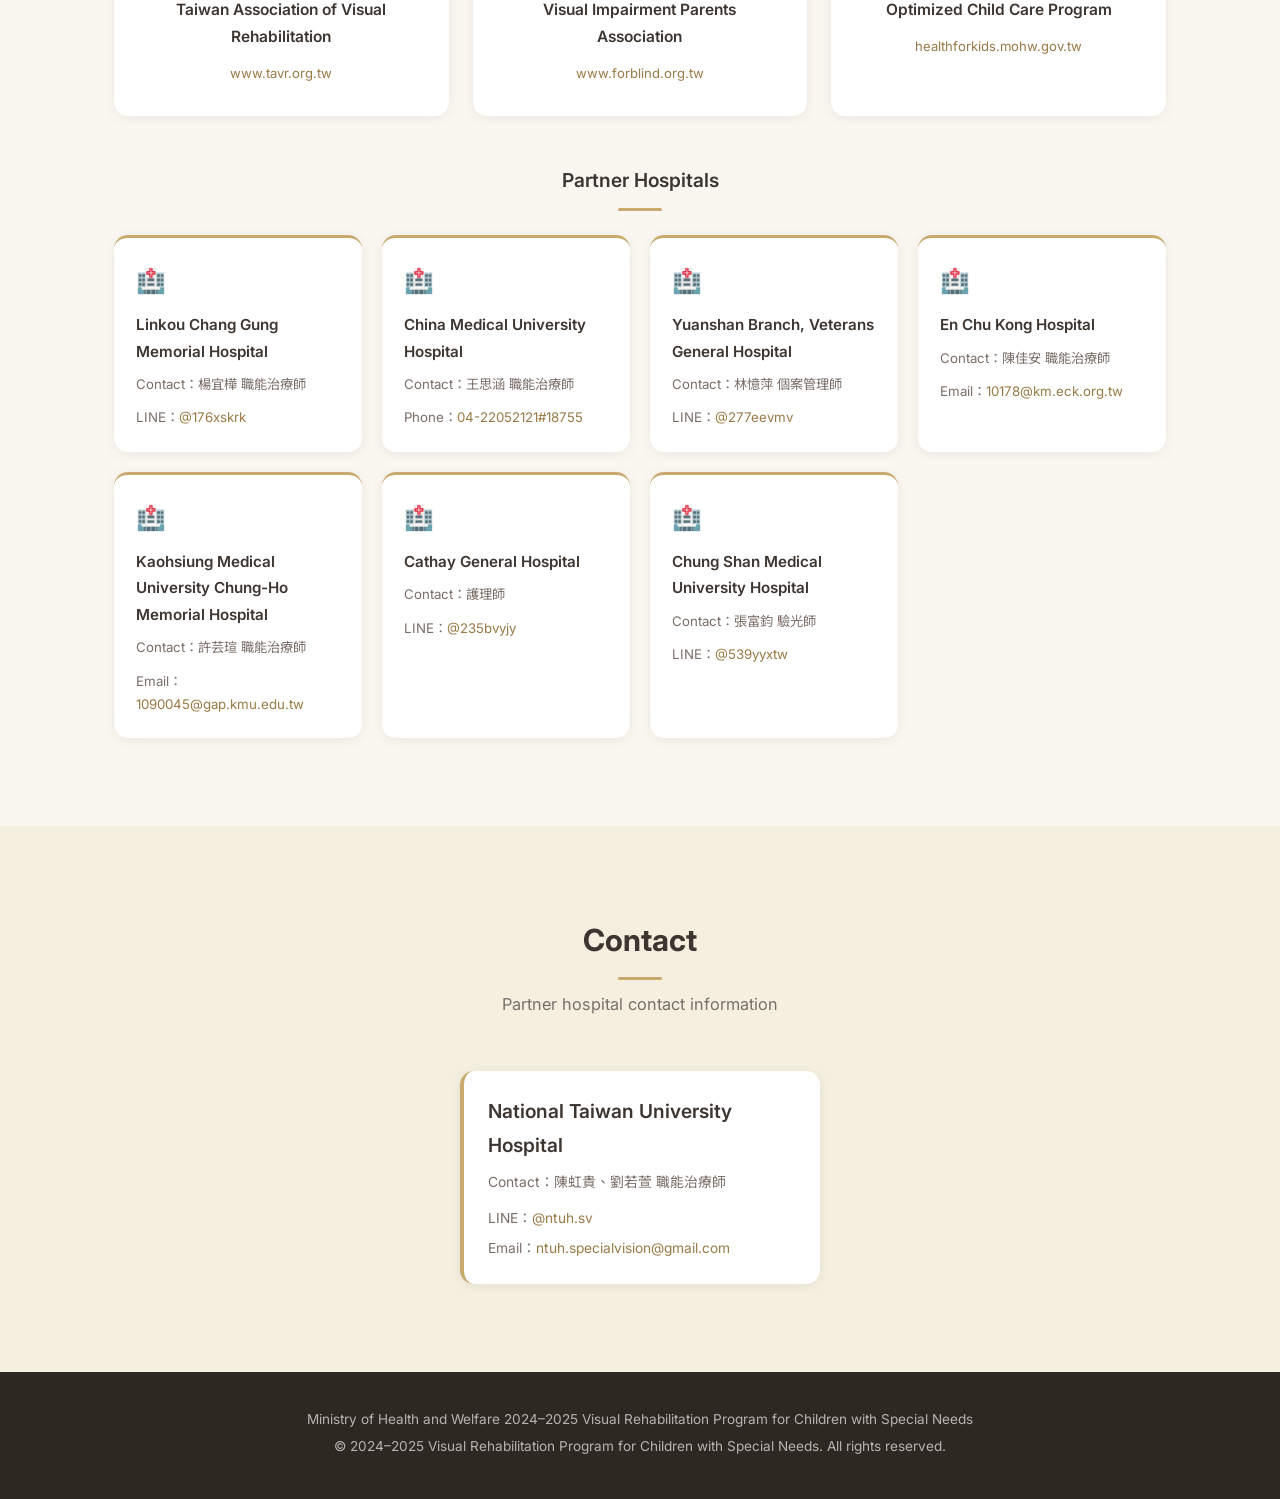
==== commit 7a3c29da: "feat: 首頁照片輪播（4 張自動切換）+ 新增易讀本頁面" ====
--- a/index.html
+++ b/index.html
@@ -22,6 +22,7 @@
         <li><a href="#vision-rehab" data-i18n="nav.visionRehab">視覺復能</a></li>
         <li><a href="#remote"      data-i18n="nav.remote">偏鄉離島</a></li>
         <li><a href="#stories"     data-i18n="nav.stories">個案故事</a></li>
+        <li><a href="#easy-read"   data-i18n="nav.easyRead">易讀本</a></li>
         <li><a href="#resources"   data-i18n="nav.resources">資源連結</a></li>
         <li><a href="#contact"     data-i18n="nav.contact">聯絡方式</a></li>
       </ul>
@@ -45,8 +46,29 @@
         <p class="hero-desc" data-i18n="hero.desc">提供具特殊醫療需求的兒童及青少年<br>整合性的眼科醫療服務，保障其視覺健康權及平等就醫權</p>
         <a href="#services" class="btn-primary" data-i18n="hero.cta">了解服務內容</a>
       </div>
-      <div class="hero-image">
-        <img src="images/clinic-exam.jpg" alt="特需兒少視覺檢查" loading="eager">
+      <div class="hero-carousel" id="heroCarousel">
+        <div class="carousel-inner">
+          <div class="carousel-slide active">
+            <img src="images/clinic-1.jpg" alt="特需兒少視覺檢查" loading="eager">
+          </div>
+          <div class="carousel-slide">
+            <img src="images/clinic-2.jpg" alt="跨專業醫療團隊聯合評估" loading="lazy">
+          </div>
+          <div class="carousel-slide">
+            <img src="images/clinic-3.jpg" alt="特需兒少視覺評估" loading="lazy">
+          </div>
+          <div class="carousel-slide">
+            <img src="images/clinic-4.jpg" alt="特殊需求視覺中心揭牌典禮" loading="lazy">
+          </div>
+        </div>
+        <button class="carousel-btn carousel-prev" aria-label="Previous">&#8249;</button>
+        <button class="carousel-btn carousel-next" aria-label="Next">&#8250;</button>
+        <div class="carousel-dots">
+          <button class="carousel-dot active" aria-label="Slide 1"></button>
+          <button class="carousel-dot" aria-label="Slide 2"></button>
+          <button class="carousel-dot" aria-label="Slide 3"></button>
+          <button class="carousel-dot" aria-label="Slide 4"></button>
+        </div>
       </div>
     </div>
   </section>
@@ -339,6 +361,34 @@
               <source src="images/parent-interview.mp4" type="video/mp4">
             </video>
           </div>
+        </div>
+      </div>
+    </div>
+  </section>
+
+  <!-- ── Easy Read ────────────────────────────────────── -->
+  <section id="easy-read" class="section">
+    <div class="container">
+      <div class="section-header">
+        <h2 data-i18n="easyread.title">眼科易讀本</h2>
+        <p data-i18n="easyread.subtitle">以淺顯易懂的方式，協助特殊需求者理解眼科檢查</p>
+      </div>
+      <div class="card easyread-intro">
+        <h3 data-i18n="easyread.intro.title">臺大醫院特殊需求視覺中心 × 眼科易讀本</h3>
+        <p data-i18n="easyread.intro.desc">以淺顯文字、圖像化說明及友善版面呈現常見眼科檢查與視覺照護資訊，協助特殊需求者及其家屬理解醫療內容。此教材呼應《身心障礙者權利公約》（CRPD）所倡議的資訊平權與合理調整精神，提升特殊需求者獲取健康資訊及參與醫療決策的機會，促進更平等且可近的醫療服務。</p>
+      </div>
+      <div class="easyread-gallery">
+        <div class="easyread-item">
+          <img src="images/easyread-1.jpg" alt="醫師會拿亮亮的燈照眼睛" loading="lazy">
+        </div>
+        <div class="easyread-item">
+          <img src="images/easyread-2.jpg" alt="視力檢查：找找看破掉的地方" loading="lazy">
+        </div>
+        <div class="easyread-item">
+          <img src="images/easyread-3.jpg" alt="頭要放在機器上面，會有亮亮的燈照眼睛" loading="lazy">
+        </div>
+        <div class="easyread-item">
+          <img src="images/easyread-4.jpg" alt="視力檢查：猜猜看哪個是一樣的圖形" loading="lazy">
         </div>
       </div>
     </div>
--- a/css/style.css
+++ b/css/style.css
@@ -140,11 +140,41 @@
   transform: translateY(-2px);
   box-shadow: 0 6px 20px rgba(200,169,110,.45);
 }
-.hero-image {
-  border-radius: var(--radius); overflow: hidden;
+/* ── Hero Carousel ────────────────────────────────────── */
+.hero-carousel {
+  position: relative; border-radius: var(--radius); overflow: hidden;
   box-shadow: 0 8px 40px rgba(61,53,48,.14);
 }
-.hero-image img { width: 100%; height: 420px; object-fit: cover; display: block; }
+.carousel-inner { position: relative; width: 100%; aspect-ratio: 4/3; }
+.carousel-slide {
+  position: absolute; inset: 0; opacity: 0;
+  transition: opacity .7s ease;
+}
+.carousel-slide.active { opacity: 1; }
+.carousel-slide img { width: 100%; height: 100%; object-fit: cover; display: block; }
+
+.carousel-btn {
+  position: absolute; top: 50%; transform: translateY(-50%);
+  background: rgba(255,255,255,.75); border: none;
+  width: 38px; height: 38px; border-radius: 50%;
+  font-size: 1.5rem; line-height: 1; cursor: pointer;
+  display: flex; align-items: center; justify-content: center;
+  transition: background .2s; z-index: 10;
+}
+.carousel-btn:hover { background: #fff; }
+.carousel-prev { left: 10px; }
+.carousel-next { right: 10px; }
+
+.carousel-dots {
+  position: absolute; bottom: 12px; left: 50%; transform: translateX(-50%);
+  display: flex; gap: 7px; z-index: 10;
+}
+.carousel-dot {
+  width: 8px; height: 8px; border-radius: 50%;
+  background: rgba(255,255,255,.45); border: none; cursor: pointer;
+  padding: 0; transition: background .2s, transform .2s;
+}
+.carousel-dot.active { background: #fff; transform: scale(1.25); }
 
 /* ── Vision Banner ────────────────────────────────────── */
 .vision-banner { background: var(--primary); padding: var(--pad) 0; }
@@ -303,6 +333,28 @@
   .story-card { grid-template-columns: 1fr; }
 }
 
+/* ── Easy Read ────────────────────────────────────────── */
+.easyread-intro { margin-bottom: 36px; }
+.easyread-intro h3 { color: var(--primary-dark); margin-bottom: 12px; }
+
+.easyread-gallery {
+  display: grid; grid-template-columns: repeat(4, 1fr); gap: 16px;
+}
+.easyread-item {
+  background: var(--white); border-radius: var(--radius);
+  overflow: hidden; box-shadow: var(--shadow);
+  transition: transform .2s, box-shadow .2s;
+}
+.easyread-item:hover { transform: translateY(-4px); box-shadow: var(--shadow-hover); }
+.easyread-item img { width: 100%; height: auto; display: block; }
+
+@media (max-width: 960px) {
+  .easyread-gallery { grid-template-columns: repeat(2, 1fr); }
+}
+@media (max-width: 480px) {
+  .easyread-gallery { grid-template-columns: 1fr; }
+}
+
 /* ── Resources ────────────────────────────────────────── */
 .resources-grid { display: grid; grid-template-columns: repeat(3, 1fr); gap: 24px; }
 .resource-card {
